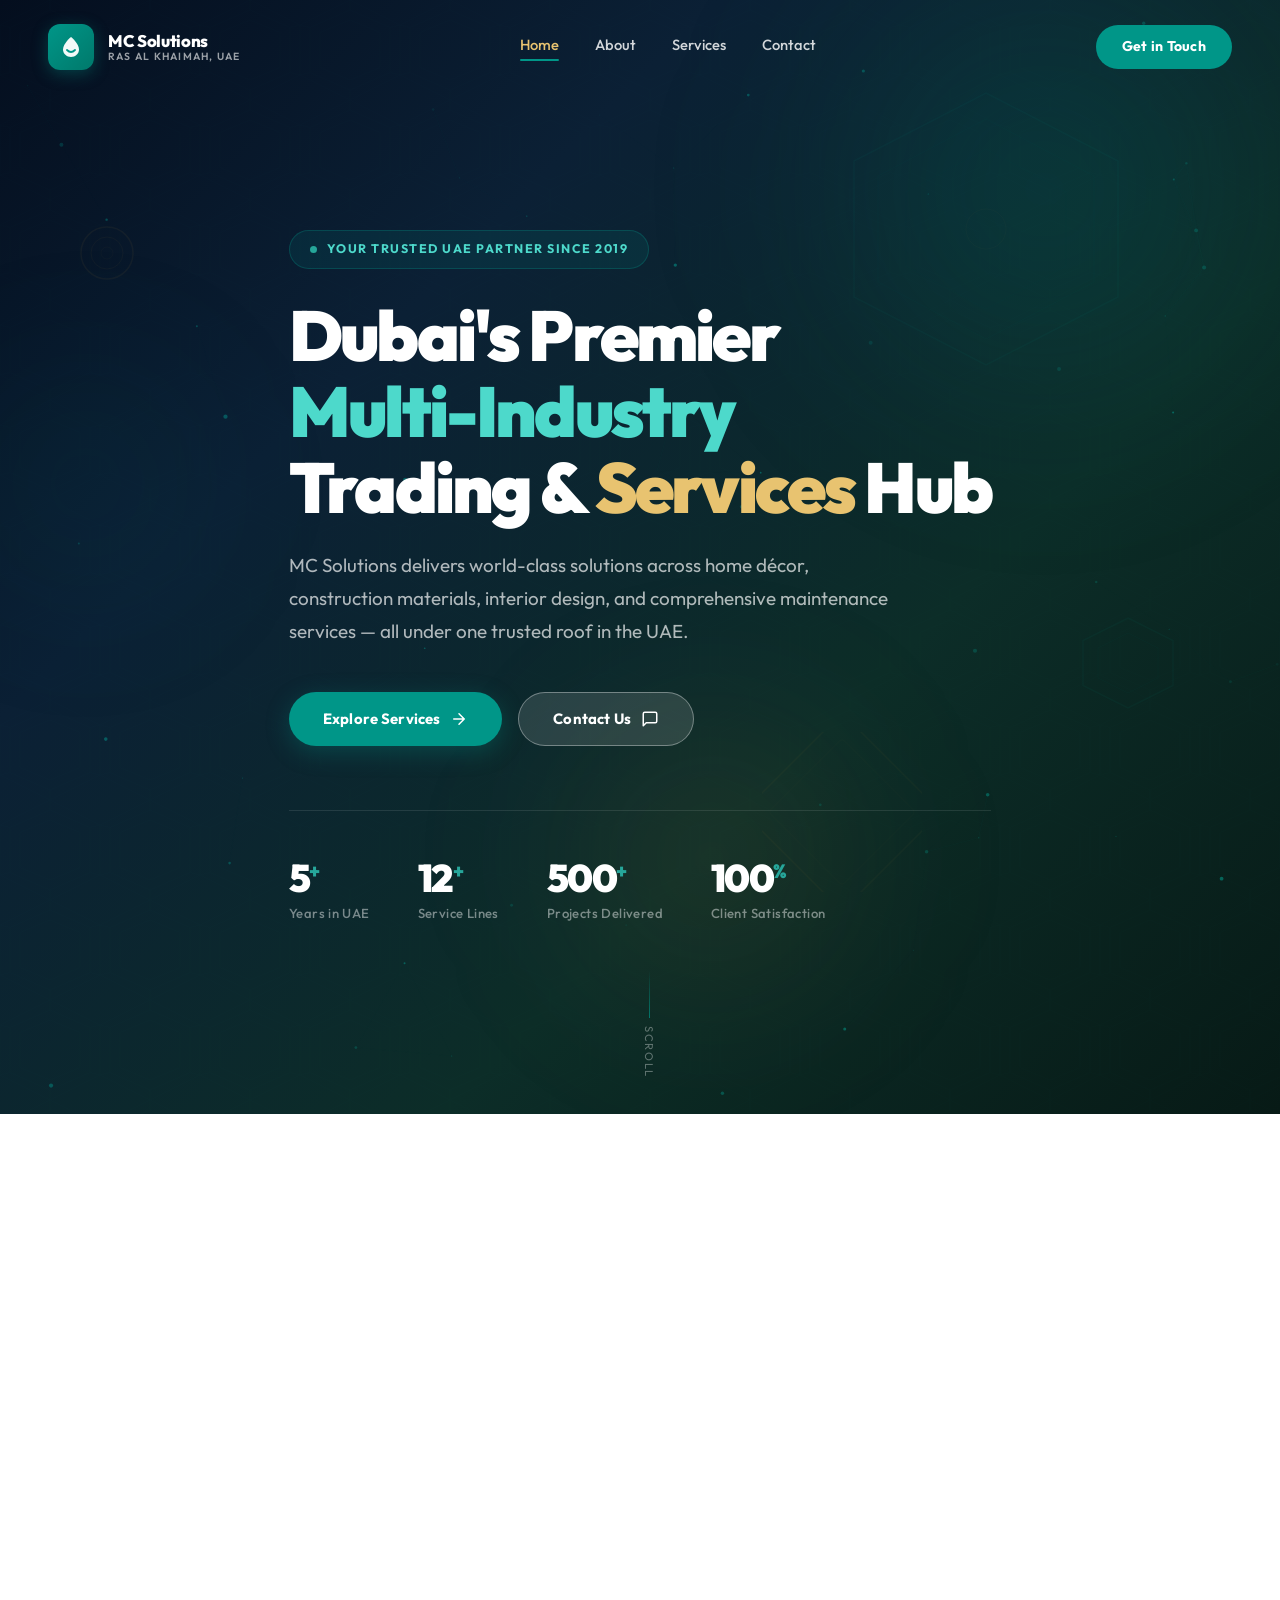
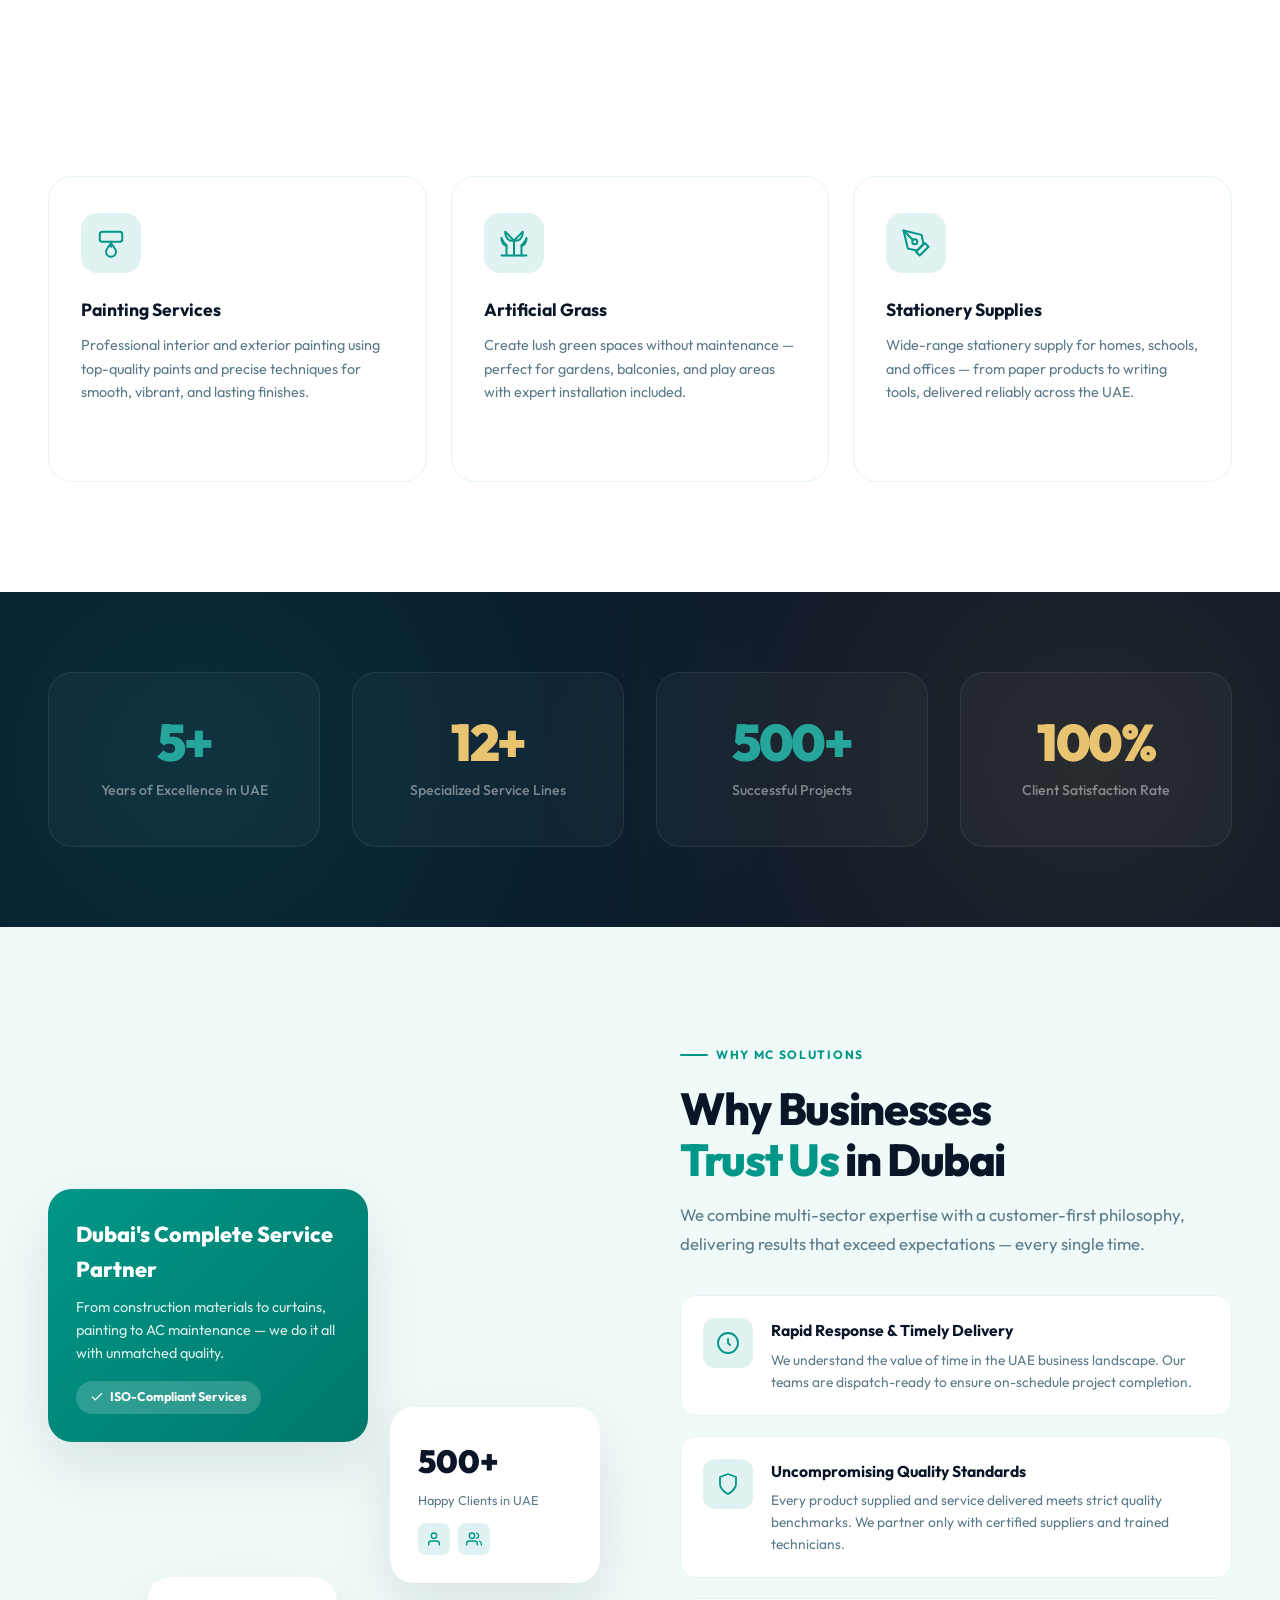
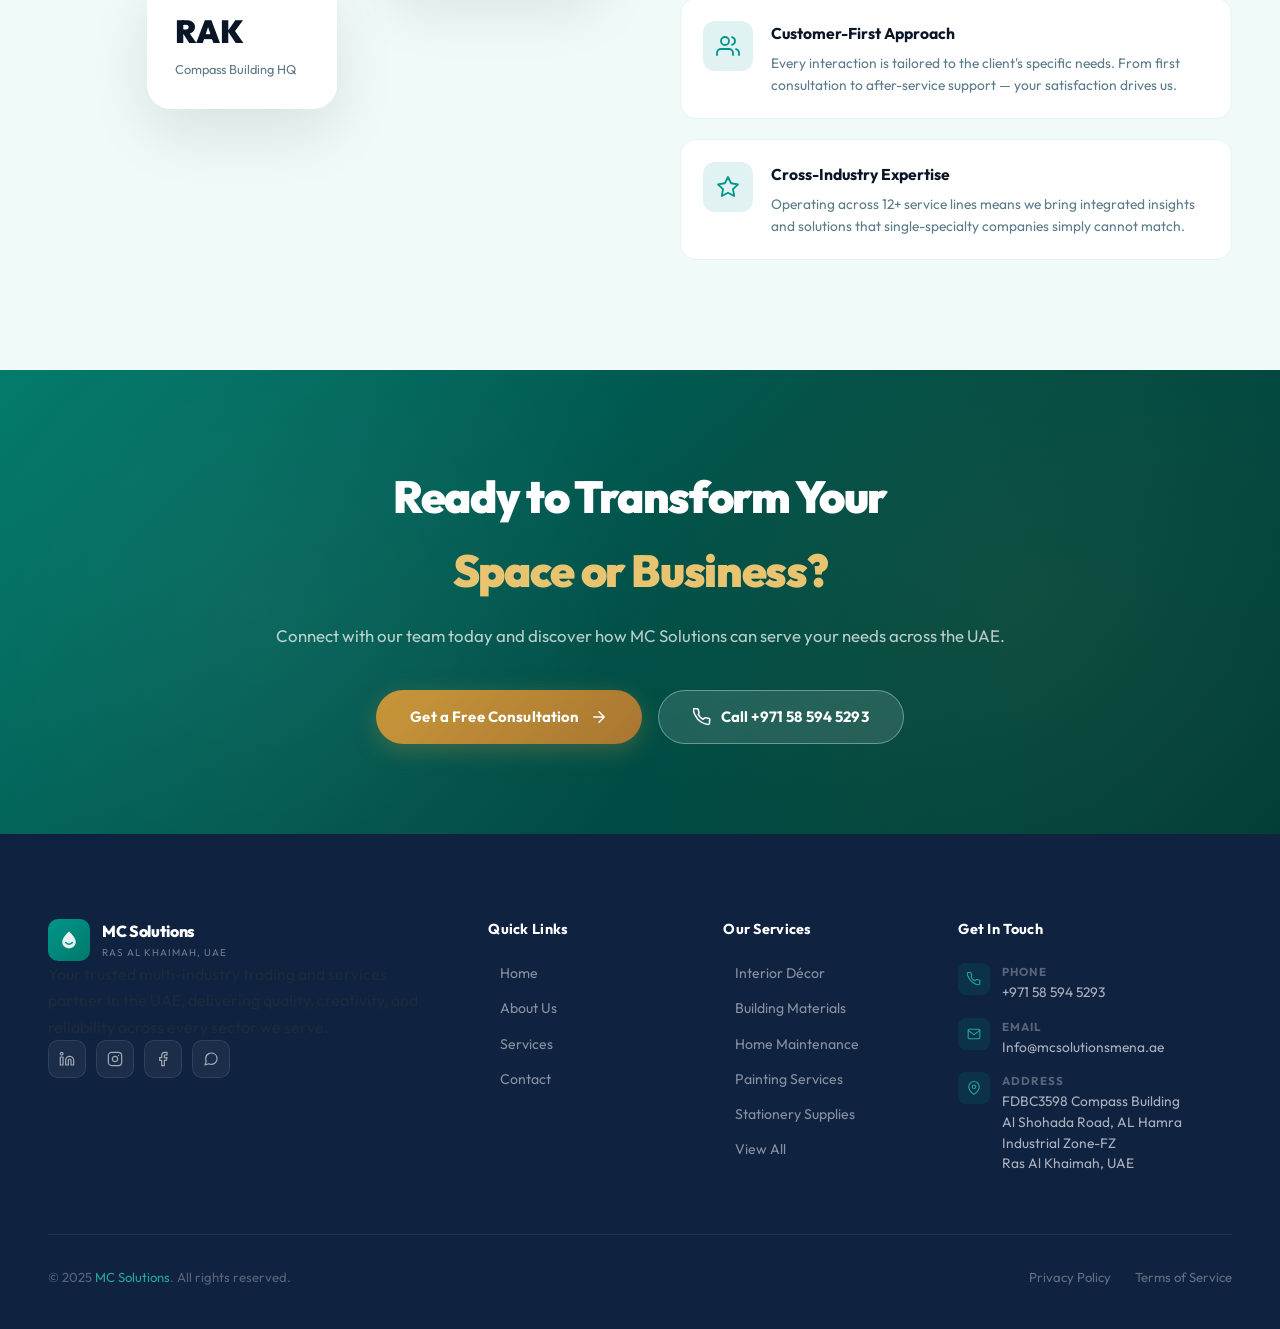
==== index.html @ a3a47475 "Initial commit: MC Solutions multipage website 4-page static website for MC Solutions (Ras Al Khaima" ====
<!DOCTYPE html>
<html lang="en">
<head>
  <meta charset="UTF-8"/>
  <meta name="viewport" content="width=device-width,initial-scale=1.0"/>
  <title>MC Solutions — Multi-Industry Services, Ras Al Khaimah, UAE</title>
  <meta name="description" content="MC Solutions is a trusted multi-industry services partner in the UAE delivering premium home solutions, construction materials, interior décor, and maintenance services."/>
  <link rel="preconnect" href="https://fonts.googleapis.com"/>
  <link rel="preconnect" href="https://fonts.gstatic.com" crossorigin/>
  <link href="https://fonts.googleapis.com/css2?family=Outfit:wght@300;400;500;600;700;800;900&display=swap" rel="stylesheet"/>
  <link rel="stylesheet" href="css/style.css"/>
</head>
<body>

<!-- Scroll progress -->
<div id="scroll-progress"></div>

<!-- ===== NAVIGATION ===== -->
<nav class="nav">
  <div class="nav-inner">
    <a href="index.html" class="nav-logo">
      <div class="nav-logo-icon">
        <svg viewBox="0 0 26 26" fill="none" xmlns="http://www.w3.org/2000/svg">
          <path d="M13 3C13 3 5 9.5 5 15.5C5 19.6 8.7 23 13 23C17.3 23 21 19.6 21 15.5C21 9.5 13 3 13 3Z" fill="white" fill-opacity="0.95"/>
          <path d="M9 16C9 16 11 18 13 18C15 18 17 16 17 16" stroke="#009688" stroke-width="1.8" stroke-linecap="round"/>
        </svg>
      </div>
      <div class="nav-wordmark">
        <span class="nav-name">MC Solutions</span>
        <span class="nav-tagline">Ras Al Khaimah, UAE</span>
      </div>
    </a>

    <div class="nav-links">
      <a href="index.html"    class="nav-link active">Home</a>
      <a href="about.html"    class="nav-link">About</a>
      <a href="services.html" class="nav-link">Services</a>
      <a href="contact.html"  class="nav-link">Contact</a>
    </div>

    <a href="contact.html" class="nav-cta">Get in Touch</a>

    <button class="nav-burger" aria-label="Menu">
      <span></span><span></span><span></span>
    </button>
  </div>
</nav>

<!-- Mobile nav -->
<div class="mobile-nav">
  <a href="index.html"    class="nav-link">Home</a>
  <a href="about.html"    class="nav-link">About</a>
  <a href="services.html" class="nav-link">Services</a>
  <a href="contact.html"  class="nav-link">Contact</a>
  <a href="contact.html"  class="nav-cta btn btn-primary">Get in Touch</a>
</div>

<!-- ===== HERO ===== -->
<section class="hero">
  <div class="hero-bg"></div>
  <div class="hero-pattern"></div>
  <div class="hero-glow hero-glow-1"></div>
  <div class="hero-glow hero-glow-2"></div>
  <div class="hero-glow hero-glow-3"></div>
  <canvas id="hero-canvas"></canvas>

  <!-- Geometric floating shapes -->
  <div class="geo-shape geo-1">
    <svg viewBox="0 0 280 280" fill="none" xmlns="http://www.w3.org/2000/svg">
      <polygon points="140,4 272,72 272,208 140,276 8,208 8,72" stroke="#00968888" stroke-width="1.5" fill="none"/>
      <polygon points="140,30 248,87 248,193 140,250 32,193 32,87" stroke="#00968844" stroke-width="1"/>
      <polygon points="140,60 220,103 220,177 140,220 60,177 60,103" stroke="#00968833" stroke-width="0.8"/>
      <circle cx="140" cy="140" r="20" stroke="#C8973A44" stroke-width="1"/>
    </svg>
  </div>
  <div class="geo-shape geo-2">
    <svg viewBox="0 0 160 160" fill="none" xmlns="http://www.w3.org/2000/svg">
      <rect x="10" y="10" width="140" height="140" rx="4" stroke="#C8973A66" stroke-width="1.5" transform="rotate(45 80 80)"/>
      <rect x="28" y="28" width="104" height="104" rx="4" stroke="#C8973A33" stroke-width="1" transform="rotate(45 80 80)"/>
    </svg>
  </div>
  <div class="geo-shape geo-3">
    <svg viewBox="0 0 100 100" fill="none" xmlns="http://www.w3.org/2000/svg">
      <polygon points="50,5 95,27.5 95,72.5 50,95 5,72.5 5,27.5" stroke="#00968888" stroke-width="1.5"/>
      <polygon points="50,20 80,35 80,65 50,80 20,65 20,35" stroke="#00968844" stroke-width="1"/>
    </svg>
  </div>
  <div class="geo-shape geo-4">
    <svg viewBox="0 0 60 60" fill="none" xmlns="http://www.w3.org/2000/svg">
      <circle cx="30" cy="30" r="26" stroke="#C8973A" stroke-width="1.5"/>
      <circle cx="30" cy="30" r="16" stroke="#C8973A" stroke-width="0.8"/>
      <circle cx="30" cy="30" r="6"  stroke="#C8973A" stroke-width="0.5"/>
    </svg>
  </div>

  <div class="container hero-content">
    <div class="hero-badge">
      <div class="hero-badge-dot"></div>
      Your Trusted UAE Partner Since 2019
    </div>

    <h1 class="hero-title">
      Dubai's Premier<br/>
      <span class="hl">Multi-Industry</span><br/>
      Trading &amp; <span class="gld">Services</span> Hub
    </h1>

    <p class="hero-sub">
      MC Solutions delivers world-class solutions across home décor, construction materials, interior design, and comprehensive maintenance services — all under one trusted roof in the UAE.
    </p>

    <div class="hero-actions">
      <a href="services.html" class="btn btn-primary">
        Explore Services
        <svg viewBox="0 0 24 24" fill="none" stroke="currentColor" stroke-width="2" stroke-linecap="round" stroke-linejoin="round"><path d="M5 12h14M12 5l7 7-7 7"/></svg>
      </a>
      <a href="contact.html" class="btn btn-ghost">
        Contact Us
        <svg viewBox="0 0 24 24" fill="none" stroke="currentColor" stroke-width="2" stroke-linecap="round" stroke-linejoin="round"><path d="M21 15a2 2 0 01-2 2H7l-4 4V5a2 2 0 012-2h14a2 2 0 012 2z"/></svg>
      </a>
    </div>

    <div class="hero-stats">
      <div class="hero-stat">
        <div class="hero-stat-num"><span data-count="5">0</span><sup>+</sup></div>
        <div class="hero-stat-label">Years in UAE</div>
      </div>
      <div class="hero-stat">
        <div class="hero-stat-num"><span data-count="12">0</span><sup>+</sup></div>
        <div class="hero-stat-label">Service Lines</div>
      </div>
      <div class="hero-stat">
        <div class="hero-stat-num"><span data-count="500">0</span><sup>+</sup></div>
        <div class="hero-stat-label">Projects Delivered</div>
      </div>
      <div class="hero-stat">
        <div class="hero-stat-num"><span data-count="100">0</span><sup>%</sup></div>
        <div class="hero-stat-label">Client Satisfaction</div>
      </div>
    </div>
  </div>

  <div class="hero-scroll">
    <div class="hero-scroll-line"></div>
    <span class="hero-scroll-text">scroll</span>
  </div>
</section>

<!-- ===== SERVICES PREVIEW ===== -->
<section class="services-sec">
  <div class="container">
    <div class="services-top">
      <div>
        <div class="tag reveal">What We Offer</div>
        <h2 class="section-heading reveal">Our <em>Core Services</em><br/>Across Every Industry</h2>
      </div>
      <div class="reveal">
        <p class="section-body" style="margin-top:0;max-width:420px;">From interior décor to building materials and home maintenance — we deliver premium quality in everything we do.</p>
        <a href="services.html" class="btn btn-outline" style="margin-top:20px">View All 12+ Services
          <svg viewBox="0 0 24 24" fill="none" stroke="currentColor" stroke-width="2" stroke-linecap="round" stroke-linejoin="round"><path d="M5 12h14M12 5l7 7-7 7"/></svg>
        </a>
      </div>
    </div>

    <div class="services-grid">

      <!-- Interior Décor -->
      <div class="svc-card reveal d1">
        <div class="svc-icon">
          <svg viewBox="0 0 24 24"><path d="M3 9l9-7 9 7v11a2 2 0 01-2 2H5a2 2 0 01-2-2V9z"/><path d="M9 22V12h6v10"/><rect x="6" y="5" width="3" height="3" rx="0.5"/></svg>
        </div>
        <h3 class="svc-title">Interior Décor Solutions</h3>
        <p class="svc-desc">Custom curtains, premium carpets, artistic wallpaper, and precision blinds transforming every interior into a statement space.</p>
        <div class="svc-arrow">Learn More <svg viewBox="0 0 24 24" fill="none" stroke="currentColor" stroke-width="2.5" stroke-linecap="round" stroke-linejoin="round"><path d="M5 12h14M12 5l7 7-7 7"/></svg></div>
      </div>

      <!-- Building Materials -->
      <div class="svc-card reveal d2">
        <div class="svc-icon">
          <svg viewBox="0 0 24 24"><rect x="2" y="14" width="8" height="7" rx="1"/><rect x="14" y="14" width="8" height="7" rx="1"/><rect x="6" y="7" width="12" height="7" rx="1"/><rect x="9" y="2" width="6" height="5" rx="1"/></svg>
        </div>
        <h3 class="svc-title">Building Materials Supply</h3>
        <p class="svc-desc">Trusted Emirates supplier offering a broad range of construction materials that meet the highest infrastructure demands.</p>
        <div class="svc-arrow">Learn More <svg viewBox="0 0 24 24" fill="none" stroke="currentColor" stroke-width="2.5" stroke-linecap="round" stroke-linejoin="round"><path d="M5 12h14M12 5l7 7-7 7"/></svg></div>
      </div>

      <!-- Home Maintenance -->
      <div class="svc-card reveal d3">
        <div class="svc-icon">
          <svg viewBox="0 0 24 24"><path d="M14.7 6.3a1 1 0 000 1.4l1.6 1.6a1 1 0 001.4 0l3.77-3.77a6 6 0 01-7.94 7.94l-6.91 6.91a2.12 2.12 0 01-3-3l6.91-6.91a6 6 0 017.94-7.94l-3.76 3.76z"/></svg>
        </div>
        <h3 class="svc-title">Home Maintenance</h3>
        <p class="svc-desc">Comprehensive plumbing, electrical, AC duct cleaning, and general repairs by trained professionals keeping homes in peak condition.</p>
        <div class="svc-arrow">Learn More <svg viewBox="0 0 24 24" fill="none" stroke="currentColor" stroke-width="2.5" stroke-linecap="round" stroke-linejoin="round"><path d="M5 12h14M12 5l7 7-7 7"/></svg></div>
      </div>

      <!-- Painting -->
      <div class="svc-card reveal d4">
        <div class="svc-icon">
          <svg viewBox="0 0 24 24"><path d="M19 3H5a2 2 0 00-2 2v4a2 2 0 002 2h14a2 2 0 002-2V5a2 2 0 00-2-2z"/><path d="M12 11v4"/><path d="M8 19a4 4 0 008 0c0-2-2-4-4-7-2 3-4 5-4 7z"/></svg>
        </div>
        <h3 class="svc-title">Painting Services</h3>
        <p class="svc-desc">Professional interior and exterior painting using top-quality paints and precise techniques for smooth, vibrant, and lasting finishes.</p>
        <div class="svc-arrow">Learn More <svg viewBox="0 0 24 24" fill="none" stroke="currentColor" stroke-width="2.5" stroke-linecap="round" stroke-linejoin="round"><path d="M5 12h14M12 5l7 7-7 7"/></svg></div>
      </div>

      <!-- Artificial Grass -->
      <div class="svc-card reveal d5">
        <div class="svc-icon">
          <svg viewBox="0 0 24 24"><path d="M12 22V10"/><path d="M12 10C12 10 8 6 5 3c0 5 3 8 7 7"/><path d="M12 10C12 10 16 6 19 3c0 5-3 8-7 7"/><path d="M6 22V14"/><path d="M6 14C6 14 3 11 2 8c0 4 2 6 4 6"/><path d="M18 22V14"/><path d="M18 14C18 14 21 11 22 8c0 4-2 6-4 6"/><line x1="2" y1="22" x2="22" y2="22"/></svg>
        </div>
        <h3 class="svc-title">Artificial Grass</h3>
        <p class="svc-desc">Create lush green spaces without maintenance — perfect for gardens, balconies, and play areas with expert installation included.</p>
        <div class="svc-arrow">Learn More <svg viewBox="0 0 24 24" fill="none" stroke="currentColor" stroke-width="2.5" stroke-linecap="round" stroke-linejoin="round"><path d="M5 12h14M12 5l7 7-7 7"/></svg></div>
      </div>

      <!-- Stationery Supplies -->
      <div class="svc-card reveal d6">
        <div class="svc-icon">
          <svg viewBox="0 0 24 24"><path d="M12 19l7-7 3 3-7 7-3-3z"/><path d="M18 13l-1.5-7.5L2 2l3.5 14.5L13 18l5-5z"/><path d="M2 2l7.586 7.586"/><circle cx="11" cy="11" r="2"/></svg>
        </div>
        <h3 class="svc-title">Stationery Supplies</h3>
        <p class="svc-desc">Wide-range stationery supply for homes, schools, and offices — from paper products to writing tools, delivered reliably across the UAE.</p>
        <div class="svc-arrow">Learn More <svg viewBox="0 0 24 24" fill="none" stroke="currentColor" stroke-width="2.5" stroke-linecap="round" stroke-linejoin="round"><path d="M5 12h14M12 5l7 7-7 7"/></svg></div>
      </div>

    </div>
  </div>
</section>

<!-- ===== STATS ===== -->
<section class="stats-sec">
  <div class="container">
    <div class="stats-inner">
      <div class="stat-block reveal d1">
        <div class="stat-num"><span data-count="5">0</span><span>+</span></div>
        <div class="stat-lbl">Years of Excellence in UAE</div>
      </div>
      <div class="stat-block stat-gold reveal d2">
        <div class="stat-num"><span data-count="12">0</span><span style="color:var(--gold-light)">+</span></div>
        <div class="stat-lbl">Specialized Service Lines</div>
      </div>
      <div class="stat-block reveal d3">
        <div class="stat-num"><span data-count="500">0</span><span>+</span></div>
        <div class="stat-lbl">Successful Projects</div>
      </div>
      <div class="stat-block stat-gold reveal d4">
        <div class="stat-num"><span data-count="100">0</span><span style="color:var(--gold-light)">%</span></div>
        <div class="stat-lbl">Client Satisfaction Rate</div>
      </div>
    </div>
  </div>
</section>

<!-- ===== WHY CHOOSE US ===== -->
<section class="whyus-sec">
  <div class="container">
    <div class="whyus-inner">
      <!-- Visual side -->
      <div class="whyus-graphic reveal-l">
        <div class="wg-card wg-main">
          <h3>Dubai's Complete Service Partner</h3>
          <p>From construction materials to curtains, painting to AC maintenance — we do it all with unmatched quality.</p>
          <div class="wg-badge">
            <svg width="14" height="14" viewBox="0 0 24 24" fill="none" stroke="currentColor" stroke-width="2" stroke-linecap="round" stroke-linejoin="round"><polyline points="20 6 9 17 4 12"/></svg>
            ISO-Compliant Services
          </div>
        </div>
        <div class="wg-card wg-float-a">
          <div class="wg-num">500+</div>
          <div class="wg-lbl">Happy Clients in UAE</div>
          <div class="wg-icon-row">
            <span><svg viewBox="0 0 24 24" fill="none" stroke="currentColor" stroke-width="2" stroke-linecap="round" stroke-linejoin="round"><path d="M20 21v-2a4 4 0 00-4-4H8a4 4 0 00-4 4v2"/><circle cx="12" cy="7" r="4"/></svg></span>
            <span><svg viewBox="0 0 24 24" fill="none" stroke="currentColor" stroke-width="2" stroke-linecap="round" stroke-linejoin="round"><path d="M17 21v-2a4 4 0 00-4-4H5a4 4 0 00-4 4v2"/><circle cx="9" cy="7" r="4"/><path d="M23 21v-2a4 4 0 00-3-3.87M16 3.13a4 4 0 010 7.75"/></svg></span>
          </div>
        </div>
        <div class="wg-card wg-float-b">
          <div class="wg-num">RAK</div>
          <div class="wg-lbl">Compass Building HQ</div>
        </div>
      </div>

      <!-- Text side -->
      <div class="whyus-right">
        <div class="tag reveal">Why MC Solutions</div>
        <h2 class="section-heading reveal">Why Businesses<br/><em>Trust Us</em> in Dubai</h2>
        <p class="section-body reveal">We combine multi-sector expertise with a customer-first philosophy, delivering results that exceed expectations — every single time.</p>

        <div class="whyus-reasons">
          <div class="reason reveal d1">
            <div class="reason-ic">
              <svg viewBox="0 0 24 24" fill="none" stroke="currentColor" stroke-width="1.8" stroke-linecap="round" stroke-linejoin="round"><circle cx="12" cy="12" r="10"/><polyline points="12 8 12 12 14 14"/></svg>
            </div>
            <div>
              <h4>Rapid Response &amp; Timely Delivery</h4>
              <p>We understand the value of time in the UAE business landscape. Our teams are dispatch-ready to ensure on-schedule project completion.</p>
            </div>
          </div>
          <div class="reason reveal d2">
            <div class="reason-ic">
              <svg viewBox="0 0 24 24" fill="none" stroke="currentColor" stroke-width="1.8" stroke-linecap="round" stroke-linejoin="round"><path d="M12 22s8-4 8-10V5l-8-3-8 3v7c0 6 8 10 8 10z"/></svg>
            </div>
            <div>
              <h4>Uncompromising Quality Standards</h4>
              <p>Every product supplied and service delivered meets strict quality benchmarks. We partner only with certified suppliers and trained technicians.</p>
            </div>
          </div>
          <div class="reason reveal d3">
            <div class="reason-ic">
              <svg viewBox="0 0 24 24" fill="none" stroke="currentColor" stroke-width="1.8" stroke-linecap="round" stroke-linejoin="round"><path d="M17 21v-2a4 4 0 00-4-4H5a4 4 0 00-4 4v2"/><circle cx="9" cy="7" r="4"/><path d="M23 21v-2a4 4 0 00-3-3.87M16 3.13a4 4 0 010 7.75"/></svg>
            </div>
            <div>
              <h4>Customer-First Approach</h4>
              <p>Every interaction is tailored to the client's specific needs. From first consultation to after-service support — your satisfaction drives us.</p>
            </div>
          </div>
          <div class="reason reveal d4">
            <div class="reason-ic">
              <svg viewBox="0 0 24 24" fill="none" stroke="currentColor" stroke-width="1.8" stroke-linecap="round" stroke-linejoin="round"><polygon points="12 2 15.09 8.26 22 9.27 17 14.14 18.18 21.02 12 17.77 5.82 21.02 7 14.14 2 9.27 8.91 8.26 12 2"/></svg>
            </div>
            <div>
              <h4>Cross-Industry Expertise</h4>
              <p>Operating across 12+ service lines means we bring integrated insights and solutions that single-specialty companies simply cannot match.</p>
            </div>
          </div>
        </div>
      </div>
    </div>
  </div>
</section>

<!-- ===== CTA BAND ===== -->
<section class="cta-band">
  <div class="container">
    <h2 class="reveal">Ready to Transform Your<br/><span>Space or Business?</span></h2>
    <p class="reveal">Connect with our team today and discover how MC Solutions can serve your needs across the UAE.</p>
    <div class="cta-actions">
      <a href="contact.html" class="btn btn-gold reveal d1">
        Get a Free Consultation
        <svg viewBox="0 0 24 24" fill="none" stroke="currentColor" stroke-width="2" stroke-linecap="round" stroke-linejoin="round"><path d="M5 12h14M12 5l7 7-7 7"/></svg>
      </a>
      <a href="tel:+971585945293" class="btn btn-ghost reveal d2">
        <svg viewBox="0 0 24 24" fill="none" stroke="currentColor" stroke-width="2" stroke-linecap="round" stroke-linejoin="round"><path d="M22 16.92v3a2 2 0 01-2.18 2 19.79 19.79 0 01-8.63-3.07A19.5 19.5 0 013.07 9.8 19.79 19.79 0 01.22 1.18 2 2 0 012.22 1h3a2 2 0 012 1.72 12.84 12.84 0 00.7 2.81 2 2 0 01-.45 2.11L6.91 8.5a16 16 0 006.59 6.59l1.59-1.59a2 2 0 012.11-.45 12.84 12.84 0 002.81.7A2 2 0 0122 16.92z"/></svg>
        Call +971 58 594 5293
      </a>
    </div>
  </div>
</section>

<!-- ===== FOOTER ===== -->
<footer class="footer">
  <div class="container">
    <div class="footer-grid">

      <div>
        <div class="footer-logo">
          <div class="footer-logo-icon">
            <svg viewBox="0 0 26 26" fill="none"><path d="M13 3C13 3 5 9.5 5 15.5C5 19.6 8.7 23 13 23C17.3 23 21 19.6 21 15.5C21 9.5 13 3 13 3Z" fill="white" fill-opacity="0.9"/><path d="M9 16C9 16 11 18 13 18C15 18 17 16 17 16" stroke="#009688" stroke-width="1.8" stroke-linecap="round"/></svg>
          </div>
          <div>
            <div class="footer-logo-name">MC Solutions</div>
            <div class="footer-logo-sub">Ras Al Khaimah, UAE</div>
          </div>
        </div>
        <p>Your trusted multi-industry trading and services partner in the UAE, delivering quality, creativity, and reliability across every sector we serve.</p>
        <div class="footer-socials">
          <a href="#" class="foot-social" aria-label="LinkedIn">
            <svg viewBox="0 0 24 24" fill="none" stroke="currentColor" stroke-width="1.8" stroke-linecap="round" stroke-linejoin="round"><path d="M16 8a6 6 0 016 6v7h-4v-7a2 2 0 00-2-2 2 2 0 00-2 2v7h-4v-7a6 6 0 016-6z"/><rect x="2" y="9" width="4" height="12"/><circle cx="4" cy="4" r="2"/></svg>
          </a>
          <a href="#" class="foot-social" aria-label="Instagram">
            <svg viewBox="0 0 24 24" fill="none" stroke="currentColor" stroke-width="1.8" stroke-linecap="round" stroke-linejoin="round"><rect x="2" y="2" width="20" height="20" rx="5" ry="5"/><path d="M16 11.37A4 4 0 1112.63 8 4 4 0 0116 11.37z"/><line x1="17.5" y1="6.5" x2="17.51" y2="6.5"/></svg>
          </a>
          <a href="#" class="foot-social" aria-label="Facebook">
            <svg viewBox="0 0 24 24" fill="none" stroke="currentColor" stroke-width="1.8" stroke-linecap="round" stroke-linejoin="round"><path d="M18 2h-3a5 5 0 00-5 5v3H7v4h3v8h4v-8h3l1-4h-4V7a1 1 0 011-1h3z"/></svg>
          </a>
          <a href="https://wa.me/971585945293" class="foot-social" aria-label="WhatsApp">
            <svg viewBox="0 0 24 24" fill="none" stroke="currentColor" stroke-width="1.8" stroke-linecap="round" stroke-linejoin="round"><path d="M21 11.5a8.38 8.38 0 01-.9 3.8 8.5 8.5 0 01-7.6 4.7 8.38 8.38 0 01-3.8-.9L3 21l1.9-5.7a8.38 8.38 0 01-.9-3.8 8.5 8.5 0 014.7-7.6 8.38 8.38 0 013.8-.9h.5a8.48 8.48 0 018 8v.5z"/></svg>
          </a>
        </div>
      </div>

      <div class="footer-col">
        <h4>Quick Links</h4>
        <div class="foot-links">
          <a href="index.html">Home</a>
          <a href="about.html">About Us</a>
          <a href="services.html">Services</a>
          <a href="contact.html">Contact</a>
        </div>
      </div>

      <div class="footer-col">
        <h4>Our Services</h4>
        <div class="foot-links">
          <a href="services.html">Interior Décor</a>
          <a href="services.html">Building Materials</a>
          <a href="services.html">Home Maintenance</a>
          <a href="services.html">Painting Services</a>
          <a href="services.html">Stationery Supplies</a>
          <a href="services.html">View All</a>
        </div>
      </div>

      <div class="footer-col">
        <h4>Get In Touch</h4>
        <div class="foot-contact-items">
          <div class="foot-contact-item">
            <div class="fci-icon"><svg viewBox="0 0 24 24" fill="none" stroke="currentColor" stroke-width="1.8" stroke-linecap="round" stroke-linejoin="round"><path d="M22 16.92v3a2 2 0 01-2.18 2 19.79 19.79 0 01-8.63-3.07A19.5 19.5 0 013.07 9.8 19.79 19.79 0 01.22 1.18 2 2 0 012.22 1h3a2 2 0 012 1.72 12.84 12.84 0 00.7 2.81 2 2 0 01-.45 2.11L6.91 8.5a16 16 0 006.59 6.59l1.59-1.59a2 2 0 012.11-.45 12.84 12.84 0 002.81.7A2 2 0 0122 16.92z"/></svg></div>
            <div><div class="fci-label">Phone</div><div class="fci-val">+971 58 594 5293</div></div>
          </div>
          <div class="foot-contact-item">
            <div class="fci-icon"><svg viewBox="0 0 24 24" fill="none" stroke="currentColor" stroke-width="1.8" stroke-linecap="round" stroke-linejoin="round"><path d="M4 4h16c1.1 0 2 .9 2 2v12c0 1.1-.9 2-2 2H4c-1.1 0-2-.9-2-2V6c0-1.1.9-2 2-2z"/><polyline points="22,6 12,13 2,6"/></svg></div>
            <div><div class="fci-label">Email</div><div class="fci-val">Info@mcsolutionsmena.ae</div></div>
          </div>
          <div class="foot-contact-item">
            <div class="fci-icon"><svg viewBox="0 0 24 24" fill="none" stroke="currentColor" stroke-width="1.8" stroke-linecap="round" stroke-linejoin="round"><path d="M21 10c0 7-9 13-9 13s-9-6-9-13a9 9 0 0118 0z"/><circle cx="12" cy="10" r="3"/></svg></div>
            <div><div class="fci-label">Address</div><div class="fci-val">FDBC3598 Compass Building<br/>Al Shohada Road, AL Hamra Industrial Zone-FZ<br/>Ras Al Khaimah, UAE</div></div>
          </div>
        </div>
      </div>

    </div>

    <div class="footer-bottom">
      <p>&copy; 2025 <span>MC Solutions</span>. All rights reserved.</p>
      <div class="footer-bottom-links">
        <a href="#">Privacy Policy</a>
        <a href="#">Terms of Service</a>
      </div>
    </div>
  </div>
</footer>

<script src="js/main.js"></script>
</body>
</html>
---- css/style.css ----
/* =========================================================
   Aqua Verde Global LLC — Main Stylesheet
   Dubai, UAE
   ========================================================= */

@import url('https://fonts.googleapis.com/css2?family=Outfit:wght@300;400;500;600;700;800;900&display=swap');

/* ============ VARIABLES ============ */
:root {
  --primary: #009688;
  --primary-dark: #00796B;
  --primary-light: #26A69A;
  --primary-ultra: #E0F2F1;
  --gold: #C8973A;
  --gold-light: #E8C370;
  --dark: #0A1628;
  --dark-2: #0F2240;
  --dark-3: #162B50;
  --text: #1C2B3A;
  --text-muted: #5B7A8A;
  --white: #FFFFFF;
  --off-white: #FAFFFE;
  --bg-light: #F0FAF9;
  --bg-section: #F5FFFE;
  --border: #CBE9E6;
  --border-light: #E5F5F3;
  --shadow-sm: 0 2px 12px rgba(0,150,136,0.08);
  --shadow-md: 0 8px 32px rgba(0,150,136,0.12);
  --shadow-lg: 0 20px 60px rgba(0,150,136,0.16);
  --shadow-dark: rgba(10,22,40,0.12);
  --font: 'Outfit', sans-serif;
  --radius-xs: 6px;
  --radius-sm: 10px;
  --radius-md: 16px;
  --radius-lg: 24px;
  --radius-xl: 32px;
  --radius-full: 9999px;
  --transition: 0.28s cubic-bezier(0.4,0,0.2,1);
  --transition-slow: 0.55s cubic-bezier(0.4,0,0.2,1);
  --section-py: 110px;
  --container: 1300px;
}

/* ============ RESET ============ */
*, *::before, *::after { margin:0; padding:0; box-sizing:border-box; }
html { scroll-behavior: smooth; -webkit-text-size-adjust: 100%; }
body {
  font-family: var(--font);
  color: var(--text);
  background: var(--white);
  overflow-x: hidden;
  line-height: 1.65;
  -webkit-font-smoothing: antialiased;
}
a { text-decoration: none; color: inherit; }
img { max-width:100%; display:block; }
ul, ol { list-style: none; }
button { cursor:pointer; border:none; background:none; font-family:var(--font); }
input, textarea, select { font-family:var(--font); }

/* ============ SCROLL PROGRESS BAR ============ */
#scroll-progress {
  position: fixed;
  top: 0; left: 0;
  height: 3px;
  width: 0%;
  background: linear-gradient(90deg, var(--primary), var(--gold));
  z-index: 9999;
  transition: width 0.1s linear;
}

/* ============ CONTAINER ============ */
.container {
  max-width: var(--container);
  margin: 0 auto;
  padding: 0 48px;
}

/* ============ NAVIGATION ============ */
.nav {
  position: fixed;
  inset: 0 0 auto 0;
  z-index: 1000;
  padding: 24px 0;
  transition: background 0.4s ease, padding 0.4s ease, box-shadow 0.4s ease;
}
.nav.scrolled {
  background: rgba(255,255,255,0.97);
  backdrop-filter: blur(24px);
  -webkit-backdrop-filter: blur(24px);
  padding: 14px 0;
  box-shadow: 0 4px 40px rgba(10,22,40,0.08);
}
.nav-inner {
  max-width: var(--container);
  margin: 0 auto;
  padding: 0 48px;
  display: flex;
  align-items: center;
  justify-content: space-between;
  gap: 32px;
}
.nav-logo {
  display: flex;
  align-items: center;
  gap: 14px;
  flex-shrink: 0;
}
.nav-logo-icon {
  width: 46px; height: 46px;
  background: linear-gradient(135deg, var(--primary), var(--primary-dark));
  border-radius: 12px;
  display: flex; align-items: center; justify-content: center;
  flex-shrink: 0;
  box-shadow: 0 4px 16px rgba(0,150,136,0.35);
}
.nav-logo-icon svg { width:26px; height:26px; }
.nav-wordmark { display:flex; flex-direction:column; line-height:1.1; }
.nav-name {
  font-size: 1.05rem;
  font-weight: 800;
  letter-spacing: -0.02em;
  transition: color var(--transition);
}
.nav:not(.scrolled) .nav-name { color: white; }
.nav.scrolled .nav-name { color: var(--dark); }
.nav-tagline {
  font-size: 0.65rem;
  font-weight: 600;
  letter-spacing: 0.12em;
  text-transform: uppercase;
  color: var(--primary-light);
}
.nav:not(.scrolled) .nav-tagline { color: rgba(255,255,255,0.6); }

.nav-links {
  display: flex;
  align-items: center;
  gap: 36px;
}
.nav-link {
  font-size: 0.92rem;
  font-weight: 500;
  position: relative;
  padding-bottom: 3px;
  transition: color var(--transition);
}
.nav:not(.scrolled) .nav-link { color: rgba(255,255,255,0.82); }
.nav.scrolled .nav-link { color: var(--text-muted); }
.nav-link::after {
  content: '';
  position: absolute;
  bottom: 0; left: 0;
  width: 0; height: 2px;
  background: var(--primary);
  border-radius: 2px;
  transition: width var(--transition);
}
.nav-link:hover::after,
.nav-link.active::after { width: 100%; }
.nav.scrolled .nav-link:hover,
.nav.scrolled .nav-link.active { color: var(--primary); }
.nav:not(.scrolled) .nav-link:hover { color: white; }
.nav:not(.scrolled) .nav-link.active { color: var(--gold-light); }

.nav-cta {
  padding: 10px 26px;
  background: var(--primary);
  color: white;
  border-radius: var(--radius-full);
  font-size: 0.88rem;
  font-weight: 700;
  letter-spacing: 0.02em;
  transition: all var(--transition);
  white-space: nowrap;
}
.nav-cta:hover {
  background: var(--primary-dark);
  transform: translateY(-2px);
  box-shadow: 0 8px 24px rgba(0,150,136,0.35);
}
.nav-cta::after { display:none !important; }

/* Hamburger */
.nav-burger {
  display: none;
  flex-direction: column;
  gap: 5px;
  cursor: pointer;
  padding: 4px;
}
.nav-burger span {
  display: block;
  width: 24px; height: 2px;
  border-radius: 2px;
  transition: all var(--transition);
}
.nav:not(.scrolled) .nav-burger span { background: white; }
.nav.scrolled .nav-burger span { background: var(--dark); }
.nav-burger.open span:nth-child(1) { transform: rotate(45deg) translate(5px,5px); }
.nav-burger.open span:nth-child(2) { opacity:0; transform: scaleX(0); }
.nav-burger.open span:nth-child(3) { transform: rotate(-45deg) translate(5px,-5px); }

/* Mobile Menu */
.mobile-nav {
  display: none;
  position: fixed;
  inset: 0;
  background: white;
  z-index: 998;
  flex-direction: column;
  align-items: center;
  justify-content: center;
  gap: 24px;
  transform: translateY(-100%);
  transition: transform 0.5s cubic-bezier(0.77,0,0.18,1);
}
.mobile-nav.open { transform: translateY(0); }
.mobile-nav .nav-link {
  font-size: 2.2rem !important;
  font-weight: 800 !important;
  color: var(--dark) !important;
  letter-spacing: -0.03em;
}
.mobile-nav .nav-link:hover { color: var(--primary) !important; }
.mobile-nav .nav-cta {
  margin-top: 16px;
  padding: 14px 40px;
  font-size: 1rem;
}

/* ============ SECTION COMMONS ============ */
section { padding: var(--section-py) 0; }

.tag {
  display: inline-flex;
  align-items: center;
  gap: 8px;
  font-size: 0.75rem;
  font-weight: 700;
  letter-spacing: 0.14em;
  text-transform: uppercase;
  color: var(--primary);
  margin-bottom: 18px;
}
.tag::before {
  content: '';
  display: block;
  width: 28px; height: 2px;
  background: var(--primary);
  border-radius: 2px;
}

.section-heading {
  font-size: clamp(2rem, 3.5vw, 3rem);
  font-weight: 800;
  color: var(--dark);
  letter-spacing: -0.03em;
  line-height: 1.15;
}
.section-heading em { font-style:normal; color: var(--primary); }
.section-heading .gold { color: var(--gold); }

.section-body {
  font-size: 1.05rem;
  color: var(--text-muted);
  line-height: 1.75;
  max-width: 580px;
  margin-top: 14px;
}

/* ============ BUTTONS ============ */
.btn {
  display: inline-flex;
  align-items: center;
  gap: 10px;
  padding: 14px 34px;
  border-radius: var(--radius-full);
  font-size: 0.93rem;
  font-weight: 700;
  letter-spacing: 0.01em;
  transition: all var(--transition);
  position: relative;
  overflow: hidden;
  white-space: nowrap;
}
.btn svg { width:18px; height:18px; flex-shrink:0; transition: transform var(--transition); }
.btn:hover svg { transform: translateX(4px); }

.btn-primary {
  background: var(--primary);
  color: white;
  box-shadow: 0 6px 24px rgba(0,150,136,0.3);
}
.btn-primary:hover {
  background: var(--primary-dark);
  box-shadow: 0 12px 40px rgba(0,150,136,0.4);
  transform: translateY(-2px);
}

.btn-ghost {
  background: rgba(255,255,255,0.12);
  color: white;
  border: 1.5px solid rgba(255,255,255,0.35);
  backdrop-filter: blur(6px);
}
.btn-ghost:hover {
  background: rgba(255,255,255,0.22);
  border-color: rgba(255,255,255,0.7);
  transform: translateY(-2px);
}

.btn-outline {
  background: transparent;
  color: var(--primary);
  border: 2px solid var(--primary);
}
.btn-outline:hover {
  background: var(--primary);
  color: white;
  transform: translateY(-2px);
}

.btn-gold {
  background: linear-gradient(135deg, var(--gold), #A87630);
  color: white;
  box-shadow: 0 6px 24px rgba(200,151,58,0.3);
}
.btn-gold:hover {
  transform: translateY(-2px);
  box-shadow: 0 12px 40px rgba(200,151,58,0.4);
}

.btn-dark {
  background: var(--dark);
  color: white;
}
.btn-dark:hover {
  background: var(--dark-2);
  transform: translateY(-2px);
  box-shadow: 0 8px 24px rgba(10,22,40,0.3);
}

/* ============ HERO SECTION ============ */
.hero {
  min-height: 100vh;
  position: relative;
  display: flex;
  align-items: center;
  overflow: hidden;
  background: var(--dark);
}

.hero-bg {
  position: absolute;
  inset: 0;
  background: linear-gradient(
    135deg,
    #040E1E 0%,
    #0B2035 30%,
    #0C2D28 65%,
    #071A16 100%
  );
}

/* Arabic geometric SVG pattern overlay */
.hero-pattern {
  position: absolute;
  inset: 0;
  opacity: 0.04;
  background-image: url("data:image/svg+xml,%3Csvg xmlns='http://www.w3.org/2000/svg' width='100' height='100'%3E%3Cg fill='none' stroke='%2300968880' stroke-width='0.5'%3E%3Cpolygon points='50,0 100,25 100,75 50,100 0,75 0,25'/%3E%3Cpolygon points='50,10 90,27.5 90,72.5 50,90 10,72.5 10,27.5'/%3E%3Cpolygon points='50,20 80,32.5 80,67.5 50,80 20,67.5 20,32.5'/%3E%3Cline x1='50' y1='0' x2='50' y2='10'/%3E%3Cline x1='100' y1='25' x2='90' y2='27.5'/%3E%3Cline x1='100' y1='75' x2='90' y2='72.5'/%3E%3Cline x1='50' y1='100' x2='50' y2='90'/%3E%3Cline x1='0' y1='75' x2='10' y2='72.5'/%3E%3Cline x1='0' y1='25' x2='10' y2='27.5'/%3E%3C/g%3E%3C/svg%3E");
  background-size: 100px 100px;
  animation: patternDrift 40s linear infinite;
}

@keyframes patternDrift {
  0% { background-position: 0 0; }
  100% { background-position: 100px 100px; }
}

/* Glow orbs */
.hero-glow {
  position: absolute;
  border-radius: 50%;
  filter: blur(80px);
  pointer-events: none;
}
.hero-glow-1 {
  width: 600px; height: 600px;
  top: -10%; right: -5%;
  background: radial-gradient(circle, rgba(0,150,136,0.18) 0%, transparent 70%);
  animation: orbPulse 8s ease-in-out infinite;
}
.hero-glow-2 {
  width: 400px; height: 400px;
  bottom: 5%; left: 40%;
  background: radial-gradient(circle, rgba(200,151,58,0.12) 0%, transparent 70%);
  animation: orbPulse 10s ease-in-out infinite 2s;
}
.hero-glow-3 {
  width: 300px; height: 300px;
  top: 30%; left: -5%;
  background: radial-gradient(circle, rgba(0,150,136,0.1) 0%, transparent 70%);
  animation: orbPulse 12s ease-in-out infinite 4s;
}
@keyframes orbPulse {
  0%,100% { transform: scale(1) translate(0,0); opacity:1; }
  50% { transform: scale(1.15) translate(10px,-10px); opacity:0.7; }
}

/* Canvas for particles */
#hero-canvas {
  position: absolute;
  inset: 0;
  width: 100%;
  height: 100%;
  pointer-events: none;
}

/* Floating geometric shapes */
.geo-shape {
  position: absolute;
  pointer-events: none;
  opacity: 0.1;
}
.geo-1 {
  width: 280px; height: 280px;
  top: 8%; right: 12%;
  animation: geoFloat 9s ease-in-out infinite;
}
.geo-2 {
  width: 160px; height: 160px;
  bottom: 20%; right: 28%;
  animation: geoFloat 11s ease-in-out infinite 2s reverse;
}
.geo-3 {
  width: 100px; height: 100px;
  top: 55%; right: 8%;
  animation: geoFloat 7s ease-in-out infinite 1s;
}
.geo-4 {
  width: 60px; height: 60px;
  top: 20%; left: 6%;
  animation: geoFloat 8s ease-in-out infinite 3s reverse;
  opacity: 0.06;
}

@keyframes geoFloat {
  0%,100% { transform: translateY(0) rotate(0deg); }
  33%  { transform: translateY(-28px) rotate(8deg); }
  66%  { transform: translateY(-14px) rotate(-4deg); }
}

.hero-content {
  position: relative;
  z-index: 2;
  padding: 120px 0 80px;
}

.hero-badge {
  display: inline-flex;
  align-items: center;
  gap: 10px;
  background: rgba(0,150,136,0.12);
  border: 1px solid rgba(0,150,136,0.28);
  color: #4DD9CB;
  padding: 8px 20px;
  border-radius: var(--radius-full);
  font-size: 0.78rem;
  font-weight: 700;
  letter-spacing: 0.12em;
  text-transform: uppercase;
  margin-bottom: 28px;
  animation: fadeUp 0.8s ease both;
}
.hero-badge-dot {
  width: 7px; height: 7px;
  border-radius: 50%;
  background: var(--primary-light);
  animation: blink 2s ease infinite;
}
@keyframes blink {
  0%,100% { opacity:1; transform:scale(1); }
  50% { opacity:0.4; transform:scale(0.7); }
}

.hero-title {
  font-size: clamp(2.6rem, 5.5vw, 4.5rem);
  font-weight: 900;
  color: white;
  letter-spacing: -0.04em;
  line-height: 1.08;
  margin-bottom: 24px;
  animation: fadeUp 0.8s ease 0.15s both;
}
.hero-title .hl { color: #4DD9CB; }
.hero-title .gld { color: var(--gold-light); }

.hero-sub {
  font-size: clamp(1rem, 1.5vw, 1.18rem);
  color: rgba(255,255,255,0.68);
  line-height: 1.75;
  max-width: 600px;
  margin-bottom: 44px;
  animation: fadeUp 0.8s ease 0.3s both;
}

.hero-actions {
  display: flex;
  gap: 16px;
  flex-wrap: wrap;
  margin-bottom: 64px;
  animation: fadeUp 0.8s ease 0.45s both;
}

.hero-stats {
  display: flex;
  gap: 48px;
  padding-top: 48px;
  border-top: 1px solid rgba(255,255,255,0.1);
  animation: fadeUp 0.8s ease 0.6s both;
  flex-wrap: wrap;
}
.hero-stat { }
.hero-stat-num {
  font-size: 2.4rem;
  font-weight: 900;
  color: white;
  line-height: 1;
  letter-spacing: -0.04em;
}
.hero-stat-num sup {
  font-size: 1.2rem;
  color: var(--primary-light);
}
.hero-stat-label {
  font-size: 0.82rem;
  color: rgba(255,255,255,0.45);
  font-weight: 500;
  margin-top: 5px;
  letter-spacing: 0.03em;
}

/* Scroll indicator */
.hero-scroll {
  position: absolute;
  bottom: 36px;
  left: 50%;
  transform: translateX(-50%);
  display: flex;
  flex-direction: column;
  align-items: center;
  gap: 8px;
  animation: fadeUp 1s ease 1s both;
}
.hero-scroll-text {
  font-size: 0.7rem;
  letter-spacing: 0.15em;
  text-transform: uppercase;
  color: rgba(255,255,255,0.35);
  writing-mode: vertical-rl;
}
.hero-scroll-line {
  width: 1px; height: 48px;
  background: linear-gradient(to bottom, transparent, rgba(0,150,136,0.7));
  animation: scrollPulse 2s ease-in-out infinite;
}
@keyframes scrollPulse {
  0% { opacity:0.3; transform: scaleY(0); transform-origin: top; }
  50% { opacity:1; transform: scaleY(1); transform-origin: top; }
  51% { transform: scaleY(1); transform-origin: bottom; }
  100% { opacity:0.3; transform: scaleY(0); transform-origin: bottom; }
}

@keyframes fadeUp {
  from { opacity:0; transform:translateY(36px); }
  to   { opacity:1; transform:translateY(0); }
}

/* ============ SERVICES SECTION ============ */
.services-sec { background: var(--white); }

.services-top {
  display: flex;
  justify-content: space-between;
  align-items: flex-end;
  gap: 32px;
  margin-bottom: 56px;
}

.services-grid {
  display: grid;
  grid-template-columns: repeat(3, 1fr);
  gap: 24px;
}

.svc-card {
  background: white;
  border: 1.5px solid var(--border-light);
  border-radius: var(--radius-lg);
  padding: 36px 32px;
  transition: all var(--transition-slow);
  position: relative;
  overflow: hidden;
  cursor: default;
}
.svc-card::before {
  content: '';
  position: absolute;
  inset: 0;
  background: linear-gradient(135deg, var(--primary-ultra) 0%, rgba(0,150,136,0.02) 60%);
  opacity: 0;
  transition: opacity var(--transition);
}
.svc-card::after {
  content: '';
  position: absolute;
  bottom: 0; left: 0; right: 0;
  height: 3px;
  background: linear-gradient(90deg, var(--primary), var(--gold));
  transform: scaleX(0);
  transform-origin: left;
  transition: transform var(--transition-slow);
}
.svc-card:hover {
  border-color: var(--primary);
  transform: translateY(-10px);
  box-shadow: var(--shadow-lg);
}
.svc-card:hover::before { opacity:1; }
.svc-card:hover::after  { transform: scaleX(1); }

.svc-icon {
  width: 60px; height: 60px;
  background: var(--primary-ultra);
  border-radius: 16px;
  display: flex;
  align-items: center;
  justify-content: center;
  margin-bottom: 22px;
  position: relative; z-index:1;
  transition: all var(--transition);
}
.svc-icon svg {
  width: 30px; height: 30px;
  stroke: var(--primary);
  fill: none;
  stroke-width: 1.6;
  stroke-linecap: round;
  stroke-linejoin: round;
  transition: stroke var(--transition);
}
.svc-card:hover .svc-icon { background: var(--primary); transform: scale(1.05); }
.svc-card:hover .svc-icon svg { stroke: white; }

.svc-title {
  font-size: 1.1rem;
  font-weight: 700;
  color: var(--dark);
  margin-bottom: 10px;
  position: relative; z-index:1;
  transition: color var(--transition);
}
.svc-card:hover .svc-title { color: var(--primary-dark); }

.svc-desc {
  font-size: 0.9rem;
  color: var(--text-muted);
  line-height: 1.65;
  position: relative; z-index:1;
}

.svc-arrow {
  display: inline-flex;
  align-items: center;
  gap: 6px;
  color: var(--primary);
  font-size: 0.82rem;
  font-weight: 700;
  margin-top: 18px;
  position: relative; z-index:1;
  opacity: 0;
  transform: translateX(-8px);
  transition: all var(--transition);
}
.svc-card:hover .svc-arrow { opacity:1; transform: translateX(0); }
.svc-arrow svg { width:14px; height:14px; stroke:var(--primary); }

/* ============ STATS SECTION ============ */
.stats-sec {
  background: var(--dark);
  padding: 80px 0;
  position: relative;
  overflow: hidden;
}
.stats-sec::before {
  content: '';
  position: absolute;
  inset: 0;
  background-image:
    radial-gradient(circle at 15% 50%, rgba(0,150,136,0.18) 0%, transparent 55%),
    radial-gradient(circle at 85% 50%, rgba(200,151,58,0.12) 0%, transparent 50%);
}
.stats-inner {
  position: relative; z-index:1;
  display: grid;
  grid-template-columns: repeat(4,1fr);
  gap: 32px;
}
.stat-block {
  text-align: center;
  padding: 44px 24px;
  border-radius: var(--radius-lg);
  background: rgba(255,255,255,0.03);
  border: 1px solid rgba(255,255,255,0.07);
  transition: all var(--transition);
}
.stat-block:hover {
  background: rgba(0,150,136,0.1);
  border-color: rgba(0,150,136,0.25);
  transform: translateY(-4px);
}
.stat-num {
  font-size: clamp(2.8rem,4vw,3.8rem);
  font-weight: 900;
  color: white;
  letter-spacing: -0.04em;
  line-height: 1;
  margin-bottom: 10px;
}
.stat-num span { color: var(--primary-light); }
.stat-gold span { color: var(--gold-light); }
.stat-lbl {
  font-size: 0.88rem;
  color: rgba(255,255,255,0.45);
  font-weight: 500;
}

/* ============ WHY US SECTION ============ */
.whyus-sec { background: var(--bg-light); }
.whyus-inner {
  display: grid;
  grid-template-columns: 1fr 1fr;
  gap: 80px;
  align-items: center;
}
.whyus-left { }
.whyus-graphic {
  position: relative;
  height: 520px;
}
.wg-card {
  position: absolute;
  background: white;
  border-radius: var(--radius-lg);
  box-shadow: 0 24px 60px rgba(10,22,40,0.1);
  padding: 28px;
}
.wg-main {
  width: 320px; top:0; left:0; z-index:2;
  background: linear-gradient(135deg, var(--primary), var(--primary-dark));
  color: white;
}
.wg-main h3 { font-size:1.35rem; font-weight:800; margin-bottom:8px; }
.wg-main p { font-size:0.9rem; opacity:0.85; line-height:1.6; }
.wg-main .wg-badge {
  display:inline-flex; align-items:center; gap:6px;
  background: rgba(255,255,255,0.18);
  padding: 6px 14px;
  border-radius:50px;
  font-size:0.78rem; font-weight:700;
  margin-top:16px;
}
.wg-float-a {
  width:210px; top:42%; right:0; z-index:3;
  animation: wgFloat 6s ease-in-out infinite;
}
.wg-float-b {
  width:190px; bottom:0; left:18%; z-index:1;
  animation: wgFloat 8s ease-in-out infinite 1.5s reverse;
}
@keyframes wgFloat {
  0%,100% { transform:translateY(0); }
  50% { transform:translateY(-16px); }
}
.wg-num { font-size:2rem; font-weight:900; color:var(--dark); }
.wg-lbl { font-size:0.8rem; color:var(--text-muted); margin-top:2px; }
.wg-icon-row { display:flex; gap:8px; margin-top:12px; }
.wg-icon-row span {
  width:32px; height:32px; border-radius:8px;
  background:var(--primary-ultra);
  display:flex; align-items:center; justify-content:center;
}
.wg-icon-row svg { width:16px; height:16px; stroke:var(--primary); }

.whyus-reasons {
  display:flex;
  flex-direction:column;
  gap:20px;
  margin-top:36px;
}
.reason {
  display:flex; gap:18px;
  padding:22px;
  border-radius:var(--radius-md);
  background:white;
  border:1.5px solid var(--border-light);
  align-items:flex-start;
  transition:all var(--transition);
}
.reason:hover {
  border-color:var(--primary);
  box-shadow:var(--shadow-md);
  transform:translateX(6px);
}
.reason-ic {
  width:50px; height:50px; min-width:50px;
  background:var(--primary-ultra);
  border-radius:12px;
  display:flex; align-items:center; justify-content:center;
  transition:background var(--transition);
}
.reason:hover .reason-ic { background: var(--primary); }
.reason-ic svg { width:24px; height:24px; stroke:var(--primary); transition:stroke var(--transition); }
.reason:hover .reason-ic svg { stroke:white; }
.reason h4 { font-size:0.98rem; font-weight:700; color:var(--dark); margin-bottom:5px; }
.reason p { font-size:0.86rem; color:var(--text-muted); line-height:1.6; }

/* ============ CTA BAND ============ */
.cta-band {
  background: linear-gradient(135deg, var(--primary-dark) 0%, #005048 50%, #003D36 100%);
  padding: 90px 0;
  text-align: center;
  position: relative;
  overflow: hidden;
}
.cta-band::before {
  content:'';
  position:absolute; inset:0;
  background-image:
    radial-gradient(circle at 20% 50%, rgba(255,255,255,0.05) 0%, transparent 40%),
    radial-gradient(circle at 80% 50%, rgba(200,151,58,0.08) 0%, transparent 40%);
}
.cta-band .container { position:relative; z-index:1; }
.cta-band h2 {
  font-size: clamp(1.9rem, 3.5vw, 3rem);
  font-weight:900;
  color:white;
  letter-spacing:-0.03em;
  margin-bottom:14px;
}
.cta-band h2 span { color:var(--gold-light); }
.cta-band p {
  font-size:1.05rem;
  color:rgba(255,255,255,0.72);
  margin-bottom:40px;
}
.cta-actions { display:flex; gap:16px; justify-content:center; flex-wrap:wrap; }

/* ============ FOOTER ============ */
.footer {
  background: var(--dark-2);
  padding: 84px 0 40px;
}
.footer-grid {
  display:grid;
  grid-template-columns: 2.2fr 1fr 1fr 1.6fr;
  gap:64px;
  padding-bottom:60px;
  border-bottom:1px solid rgba(255,255,255,0.07);
}
.footer-brand p {
  font-size:0.9rem;
  color:rgba(255,255,255,0.5);
  line-height:1.75;
  margin:16px 0 24px;
  max-width:280px;
}
.footer-socials {
  display:flex; gap:10px;
}
.foot-social {
  width:38px; height:38px;
  border-radius:10px;
  background:rgba(255,255,255,0.05);
  border:1px solid rgba(255,255,255,0.09);
  display:flex; align-items:center; justify-content:center;
  transition:all var(--transition);
}
.foot-social:hover { background:var(--primary); border-color:var(--primary); }
.foot-social svg { width:16px; height:16px; stroke:rgba(255,255,255,0.6); transition:stroke var(--transition); }
.foot-social:hover svg { stroke:white; }

.footer-col h4 {
  font-size:0.9rem;
  font-weight:700;
  color:white;
  margin-bottom:20px;
  letter-spacing:0.02em;
}
.foot-links { display:flex; flex-direction:column; gap:12px; }
.foot-links a {
  font-size:0.88rem;
  color:rgba(255,255,255,0.5);
  transition:color var(--transition);
  display:flex; align-items:center; gap:8px;
}
.foot-links a::before {
  content:'';
  width:4px; height:4px;
  border-radius:50%;
  background:var(--primary);
  opacity:0;
  transition:opacity var(--transition);
}
.foot-links a:hover { color:var(--primary-light); }
.foot-links a:hover::before { opacity:1; }

.foot-contact-items { display:flex; flex-direction:column; gap:14px; }
.foot-contact-item { display:flex; gap:12px; align-items:flex-start; }
.fci-icon {
  width:32px; height:32px; min-width:32px;
  background:rgba(0,150,136,0.15);
  border-radius:8px;
  display:flex; align-items:center; justify-content:center;
  margin-top:1px;
}
.fci-icon svg { width:14px; height:14px; stroke:var(--primary-light); }
.fci-label {
  font-size:0.72rem; font-weight:700; color:rgba(255,255,255,0.3);
  letter-spacing:0.08em; text-transform:uppercase;
}
.fci-val {
  font-size:0.86rem; color:rgba(255,255,255,0.65);
  margin-top:1px; line-height:1.5;
}

.footer-bottom {
  padding-top:32px;
  display:flex;
  justify-content:space-between;
  align-items:center;
  gap:16px;
}
.footer-bottom p { font-size:0.82rem; color:rgba(255,255,255,0.3); }
.footer-bottom span { color:var(--primary-light); }
.footer-bottom-links { display:flex; gap:24px; }
.footer-bottom-links a {
  font-size:0.82rem;
  color:rgba(255,255,255,0.35);
  transition:color var(--transition);
}
.footer-bottom-links a:hover { color:var(--primary-light); }

/* Footer logo */
.footer-logo {
  display:flex; align-items:center; gap:12px;
  margin-bottom:0;
}
.footer-logo-icon {
  width:42px; height:42px;
  background:linear-gradient(135deg,var(--primary),var(--primary-dark));
  border-radius:10px;
  display:flex; align-items:center; justify-content:center;
}
.footer-logo-icon svg { width:22px; height:22px; }
.footer-logo-name {
  font-size:1rem; font-weight:800; color:white; letter-spacing:-0.02em;
}
.footer-logo-sub { font-size:0.62rem; color:rgba(255,255,255,0.4); letter-spacing:0.1em; text-transform:uppercase; }

/* ============ PAGE HERO (inner pages) ============ */
.page-hero {
  padding: 160px 0 80px;
  background: linear-gradient(135deg, var(--dark) 0%, var(--dark-2) 60%, #0A2A26 100%);
  position:relative; overflow:hidden;
}
.page-hero::before {
  content:'';
  position:absolute; inset:0;
  background-image: url("data:image/svg+xml,%3Csvg xmlns='http://www.w3.org/2000/svg' width='60' height='60'%3E%3Cg fill='none' stroke='%23009688' stroke-width='0.4' opacity='0.08'%3E%3Cpolygon points='30,2 58,17 58,43 30,58 2,43 2,17'/%3E%3Cpolygon points='30,10 50,20 50,40 30,50 10,40 10,20'/%3E%3C/g%3E%3C/svg%3E");
  background-size:60px 60px;
}
.page-hero-inner { position:relative; z-index:1; }
.ph-crumbs {
  display:flex; align-items:center; gap:8px;
  font-size:0.82rem; color:rgba(255,255,255,0.4);
  margin-bottom:22px;
}
.ph-crumbs a { color:rgba(255,255,255,0.4); transition:color var(--transition); }
.ph-crumbs a:hover { color:var(--primary-light); }
.ph-crumbs svg { width:14px; height:14px; stroke:rgba(255,255,255,0.25); }
.ph-tag {
  display:inline-flex; align-items:center; gap:8px;
  font-size:0.75rem; font-weight:700;
  letter-spacing:0.14em; text-transform:uppercase;
  color:var(--primary-light);
  margin-bottom:16px;
}
.ph-tag::before { content:''; display:block; width:24px; height:2px; background:var(--primary); border-radius:2px; }
.ph-title {
  font-size:clamp(2.4rem,5vw,4rem);
  font-weight:900;
  color:white;
  letter-spacing:-0.04em;
  line-height:1.1;
  margin-bottom:16px;
}
.ph-title em { font-style:normal; color:#4DD9CB; }
.ph-desc {
  font-size:1.05rem;
  color:rgba(255,255,255,0.6);
  max-width:560px;
  line-height:1.7;
}

/* ============ ABOUT PAGE ============ */
.about-intro {
  display:grid;
  grid-template-columns:1fr 1fr;
  gap:80px;
  align-items:center;
}
.about-img-area { position:relative; }
.about-img-box {
  border-radius:var(--radius-xl);
  background:linear-gradient(135deg, var(--primary-ultra) 0%, #C8F7F1 100%);
  aspect-ratio: 4/5;
  display:flex; align-items:center; justify-content:center;
  overflow:hidden;
  position:relative;
}
.about-img-box::before {
  content:'';
  position:absolute; inset:0;
  background: url("data:image/svg+xml,%3Csvg xmlns='http://www.w3.org/2000/svg' width='40' height='40'%3E%3Ccircle cx='20' cy='20' r='1.5' fill='%23009688' opacity='0.15'/%3E%3C/svg%3E");
  background-size:40px 40px;
}
.about-svg-center { position:relative; z-index:1; }
.about-img-box .about-svg-center svg { width:160px; height:160px; }

.about-float-card {
  position:absolute;
  background:white;
  border-radius:var(--radius-md);
  padding:20px 24px;
  box-shadow:0 20px 50px rgba(10,22,40,0.12);
  display:flex; gap:14px; align-items:center;
}
.about-float-card-1 { bottom:32px; left:-28px; min-width:190px; }
.about-float-card-2 { top:32px; right:-20px; min-width:160px; }
.fc-icon {
  width:44px; height:44px; min-width:44px;
  border-radius:10px;
  display:flex; align-items:center; justify-content:center;
}
.fc-icon-a { background:linear-gradient(135deg,var(--primary),var(--primary-dark)); }
.fc-icon-b { background:linear-gradient(135deg,var(--gold),#A87630); }
.fc-icon svg { width:20px; height:20px; stroke:white; }
.fc-num { font-size:1.5rem; font-weight:900; color:var(--dark); line-height:1; }
.fc-lbl { font-size:0.74rem; color:var(--text-muted); font-weight:500; margin-top:2px; }

.about-text .tag { margin-top:0; }
.about-text p { font-size:1rem; color:var(--text-muted); line-height:1.8; margin-bottom:16px; }
.about-text p:last-of-type { margin-bottom:28px; }

/* Vision/Mission */
.vm-section { background:var(--bg-light); }
.vm-grid {
  display:grid;
  grid-template-columns:1fr 1fr;
  gap:28px;
  margin-top:56px;
}
.vm-card {
  border-radius:var(--radius-xl);
  padding:52px 44px;
  position:relative; overflow:hidden;
}
.vm-vision {
  background:linear-gradient(135deg, var(--primary) 0%, var(--primary-dark) 100%);
}
.vm-mission {
  background:white;
  border:2px solid var(--border);
}
.vm-card::before {
  content:'';
  position:absolute;
  top:-60px; right:-60px;
  width:200px; height:200px;
  border-radius:50%;
  background:rgba(255,255,255,0.06);
}
.vm-ic {
  width:60px; height:60px;
  border-radius:14px;
  display:flex; align-items:center; justify-content:center;
  margin-bottom:28px;
}
.vm-vision .vm-ic { background:rgba(255,255,255,0.2); }
.vm-mission .vm-ic { background:var(--primary-ultra); }
.vm-ic svg { width:28px; height:28px; }
.vm-vision .vm-ic svg { stroke:white; }
.vm-mission .vm-ic svg { stroke:var(--primary); }
.vm-kw {
  font-size:0.75rem; font-weight:700; letter-spacing:0.14em; text-transform:uppercase;
  margin-bottom:14px;
}
.vm-vision .vm-kw { color:rgba(255,255,255,0.65); }
.vm-mission .vm-kw { color:var(--primary); }
.vm-card h3 { font-size:1.35rem; font-weight:800; letter-spacing:-0.02em; margin-bottom:14px; }
.vm-vision h3 { color:white; }
.vm-mission h3 { color:var(--dark); }
.vm-card p { font-size:1rem; line-height:1.75; }
.vm-vision p { color:rgba(255,255,255,0.85); }
.vm-mission p { color:var(--text-muted); }

/* Values */
.values-grid {
  display:grid;
  grid-template-columns:repeat(3,1fr);
  gap:24px;
}
.val-card {
  padding:36px 28px;
  text-align:center;
  border-radius:var(--radius-lg);
  border:1.5px solid var(--border-light);
  background:white;
  transition:all var(--transition-slow);
}
.val-card:hover {
  border-color:var(--primary);
  transform:translateY(-8px);
  box-shadow:var(--shadow-lg);
}
.val-ic {
  width:60px; height:60px;
  border-radius:16px;
  background:var(--primary-ultra);
  display:flex; align-items:center; justify-content:center;
  margin:0 auto 20px;
  transition:background var(--transition);
}
.val-card:hover .val-ic { background:var(--primary); }
.val-ic svg { width:28px; height:28px; stroke:var(--primary); transition:stroke var(--transition); }
.val-card:hover .val-ic svg { stroke:white; }
.val-card h4 { font-size:1.05rem; font-weight:700; color:var(--dark); margin-bottom:10px; }
.val-card p { font-size:0.88rem; color:var(--text-muted); line-height:1.65; }

/* ============ SERVICES PAGE ============ */
.services-full-grid {
  display:grid;
  grid-template-columns:repeat(3,1fr);
  gap:28px;
}
.sf-card {
  border-radius:var(--radius-lg);
  border:1.5px solid var(--border-light);
  background:white;
  overflow:hidden;
  transition:all var(--transition-slow);
}
.sf-card:hover {
  border-color:var(--primary);
  box-shadow:var(--shadow-lg);
  transform:translateY(-10px);
}
.sf-top {
  height:180px;
  display:flex; align-items:center; justify-content:center;
  position:relative;
  background:var(--bg-light);
  overflow:hidden;
}
.sf-top::before {
  content:'';
  position:absolute; inset:0;
  background: url("data:image/svg+xml,%3Csvg xmlns='http://www.w3.org/2000/svg' width='30' height='30'%3E%3Ccircle cx='15' cy='15' r='1' fill='%23009688' opacity='0.12'/%3E%3C/svg%3E") center/30px 30px;
}
.sf-top-icon {
  width:80px; height:80px;
  background:white;
  border-radius:var(--radius-md);
  display:flex; align-items:center; justify-content:center;
  box-shadow:0 8px 30px rgba(0,150,136,0.15);
  position:relative; z-index:1;
  transition:all var(--transition);
}
.sf-card:hover .sf-top-icon { background:var(--primary); box-shadow:0 12px 40px rgba(0,150,136,0.4); }
.sf-top-icon svg { width:40px; height:40px; stroke:var(--primary); transition:stroke var(--transition); }
.sf-card:hover .sf-top-icon svg { stroke:white; }
.sf-body { padding:28px; }
.sf-cat {
  display:inline-block;
  padding:3px 12px;
  background:var(--primary-ultra);
  color:var(--primary);
  border-radius:50px;
  font-size:0.72rem; font-weight:700;
  letter-spacing:0.06em;
  margin-bottom:10px;
}
.sf-card h3 { font-size:1.05rem; font-weight:700; color:var(--dark); margin-bottom:10px; }
.sf-card p { font-size:0.88rem; color:var(--text-muted); line-height:1.65; }

/* ============ CONTACT PAGE ============ */
.contact-wrap {
  display:grid;
  grid-template-columns:1fr 1.6fr;
  gap:64px;
  align-items:start;
}
.contact-info h2 { font-size:1.8rem; font-weight:800; color:var(--dark); margin-bottom:10px; }
.contact-info p { font-size:0.95rem; color:var(--text-muted); line-height:1.7; margin-bottom:36px; }
.contact-items { display:flex; flex-direction:column; gap:16px; }
.c-item {
  display:flex; gap:16px; align-items:flex-start;
  padding:18px 20px;
  border-radius:var(--radius-md);
  background:var(--bg-light);
  border:1.5px solid var(--border-light);
  transition:all var(--transition);
}
.c-item:hover { border-color:var(--primary); background:var(--primary-ultra); }
.c-item-ic {
  width:46px; height:46px; min-width:46px;
  background:var(--primary);
  border-radius:12px;
  display:flex; align-items:center; justify-content:center;
}
.c-item-ic svg { width:20px; height:20px; stroke:white; }
.c-item-lbl { font-size:0.72rem; font-weight:700; color:var(--primary); text-transform:uppercase; letter-spacing:0.1em; }
.c-item-val { font-size:0.92rem; color:var(--text); font-weight:500; line-height:1.5; }

.contact-form-box {
  background:white;
  border-radius:var(--radius-xl);
  padding:52px 48px;
  box-shadow:0 24px 80px rgba(10,22,40,0.08);
  border:1.5px solid var(--border-light);
}
.contact-form-box h3 { font-size:1.6rem; font-weight:800; color:var(--dark); margin-bottom:8px; }
.contact-form-box > p { font-size:0.9rem; color:var(--text-muted); margin-bottom:32px; }

.form-2col { display:grid; grid-template-columns:1fr 1fr; gap:20px; }
.form-grp { margin-bottom:20px; }
.form-lbl {
  display:block; font-size:0.82rem; font-weight:700; color:var(--text);
  margin-bottom:8px; letter-spacing:0.02em;
}
.form-inp, .form-sel, .form-txt {
  width:100%;
  padding:13px 18px;
  border:1.5px solid var(--border);
  border-radius:var(--radius-sm);
  font-size:0.93rem; color:var(--text);
  background:var(--bg-section);
  transition:all var(--transition);
  outline:none;
}
.form-inp::placeholder, .form-txt::placeholder { color:var(--text-muted); opacity:0.7; }
.form-inp:focus, .form-sel:focus, .form-txt:focus {
  border-color:var(--primary);
  background:white;
  box-shadow:0 0 0 3px rgba(0,150,136,0.1);
}
.form-txt { resize:vertical; min-height:120px; }
.form-sub {
  width:100%; padding:16px;
  background:linear-gradient(135deg,var(--primary),var(--primary-dark));
  color:white;
  border-radius:var(--radius-sm);
  font-size:0.98rem; font-weight:700;
  cursor:pointer; border:none; font-family:var(--font);
  transition:all var(--transition);
  display:flex; align-items:center; justify-content:center; gap:10px;
}
.form-sub:hover { transform:translateY(-2px); box-shadow:0 12px 32px rgba(0,150,136,0.4); }
.form-sub svg { width:18px; height:18px; stroke:white; }

/* ============ REVEAL ANIMATIONS ============ */
.reveal {
  opacity:0; transform:translateY(40px);
  transition:opacity 0.7s ease, transform 0.7s ease;
}
.reveal.in { opacity:1; transform:translateY(0); }
.reveal-l {
  opacity:0; transform:translateX(-40px);
  transition:opacity 0.7s ease, transform 0.7s ease;
}
.reveal-l.in { opacity:1; transform:translateX(0); }
.reveal-r {
  opacity:0; transform:translateX(40px);
  transition:opacity 0.7s ease, transform 0.7s ease;
}
.reveal-r.in { opacity:1; transform:translateX(0); }

.d1 { transition-delay:0.08s !important; }
.d2 { transition-delay:0.18s !important; }
.d3 { transition-delay:0.28s !important; }
.d4 { transition-delay:0.38s !important; }
.d5 { transition-delay:0.48s !important; }
.d6 { transition-delay:0.58s !important; }

/* ============ RESPONSIVE ============ */
@media(max-width:1100px) {
  .services-grid { grid-template-columns:repeat(2,1fr); }
  .services-full-grid { grid-template-columns:repeat(2,1fr); }
  .stats-inner { grid-template-columns:repeat(2,1fr); }
  .footer-grid { grid-template-columns:1fr 1fr; }
  .whyus-inner { grid-template-columns:1fr; }
  .whyus-graphic { display:none; }
  .about-intro { grid-template-columns:1fr; }
  .vm-grid { grid-template-columns:1fr; }
  .values-grid { grid-template-columns:repeat(2,1fr); }
  .contact-wrap { grid-template-columns:1fr; }
}
@media(max-width:768px) {
  :root { --section-py:60px; }
  .container { padding:0 20px; }
  .nav-inner { padding:0 20px; }
  .nav-links, .nav-cta { display:none; }
  .nav-burger { display:flex; }
  .mobile-nav { display:flex; }
  .services-grid { grid-template-columns:1fr; }
  .services-full-grid { grid-template-columns:1fr; }
  .stats-inner { grid-template-columns:1fr 1fr; }
  .hero-stats { gap:24px; }
  .services-top { flex-direction:column; align-items:flex-start; }
  .form-2col { grid-template-columns:1fr; }
  .values-grid { grid-template-columns:1fr; }
  .footer-grid { grid-template-columns:1fr; gap:36px; }
  .footer-bottom { flex-direction:column; text-align:center; gap:12px; }
  .contact-form-box { padding:28px 20px; }
  .wg-float-a, .wg-float-b { display:none; }
  .about-float-card { position:relative; left:0; right:0; top:0; bottom:0; margin-top:16px; }
  .about-float-card-1, .about-float-card-2 { position:relative; left:0; right:0; top:0; bottom:0; }
}
@media(max-width:480px) {
  .stats-inner { grid-template-columns:1fr; }
  .hero-title { font-size:2.2rem; }
  .hero-actions { flex-direction:column; }
}
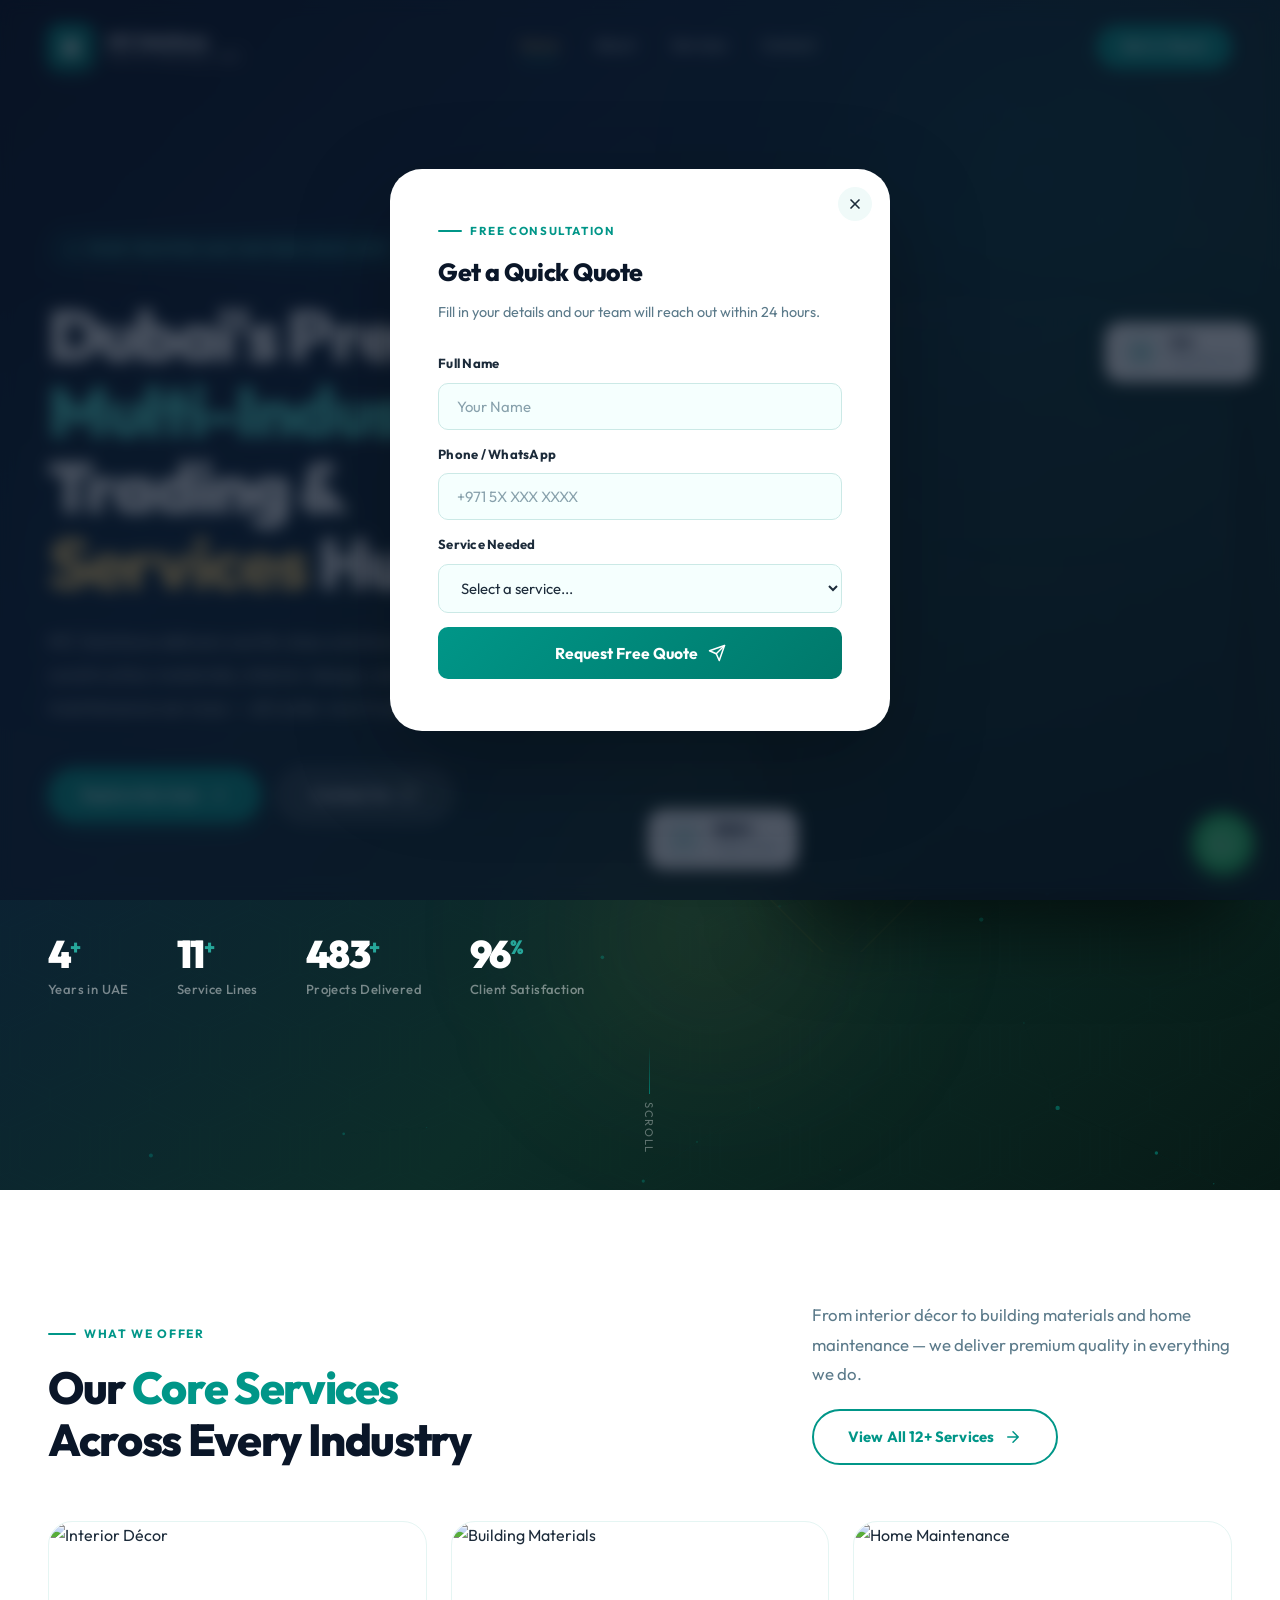
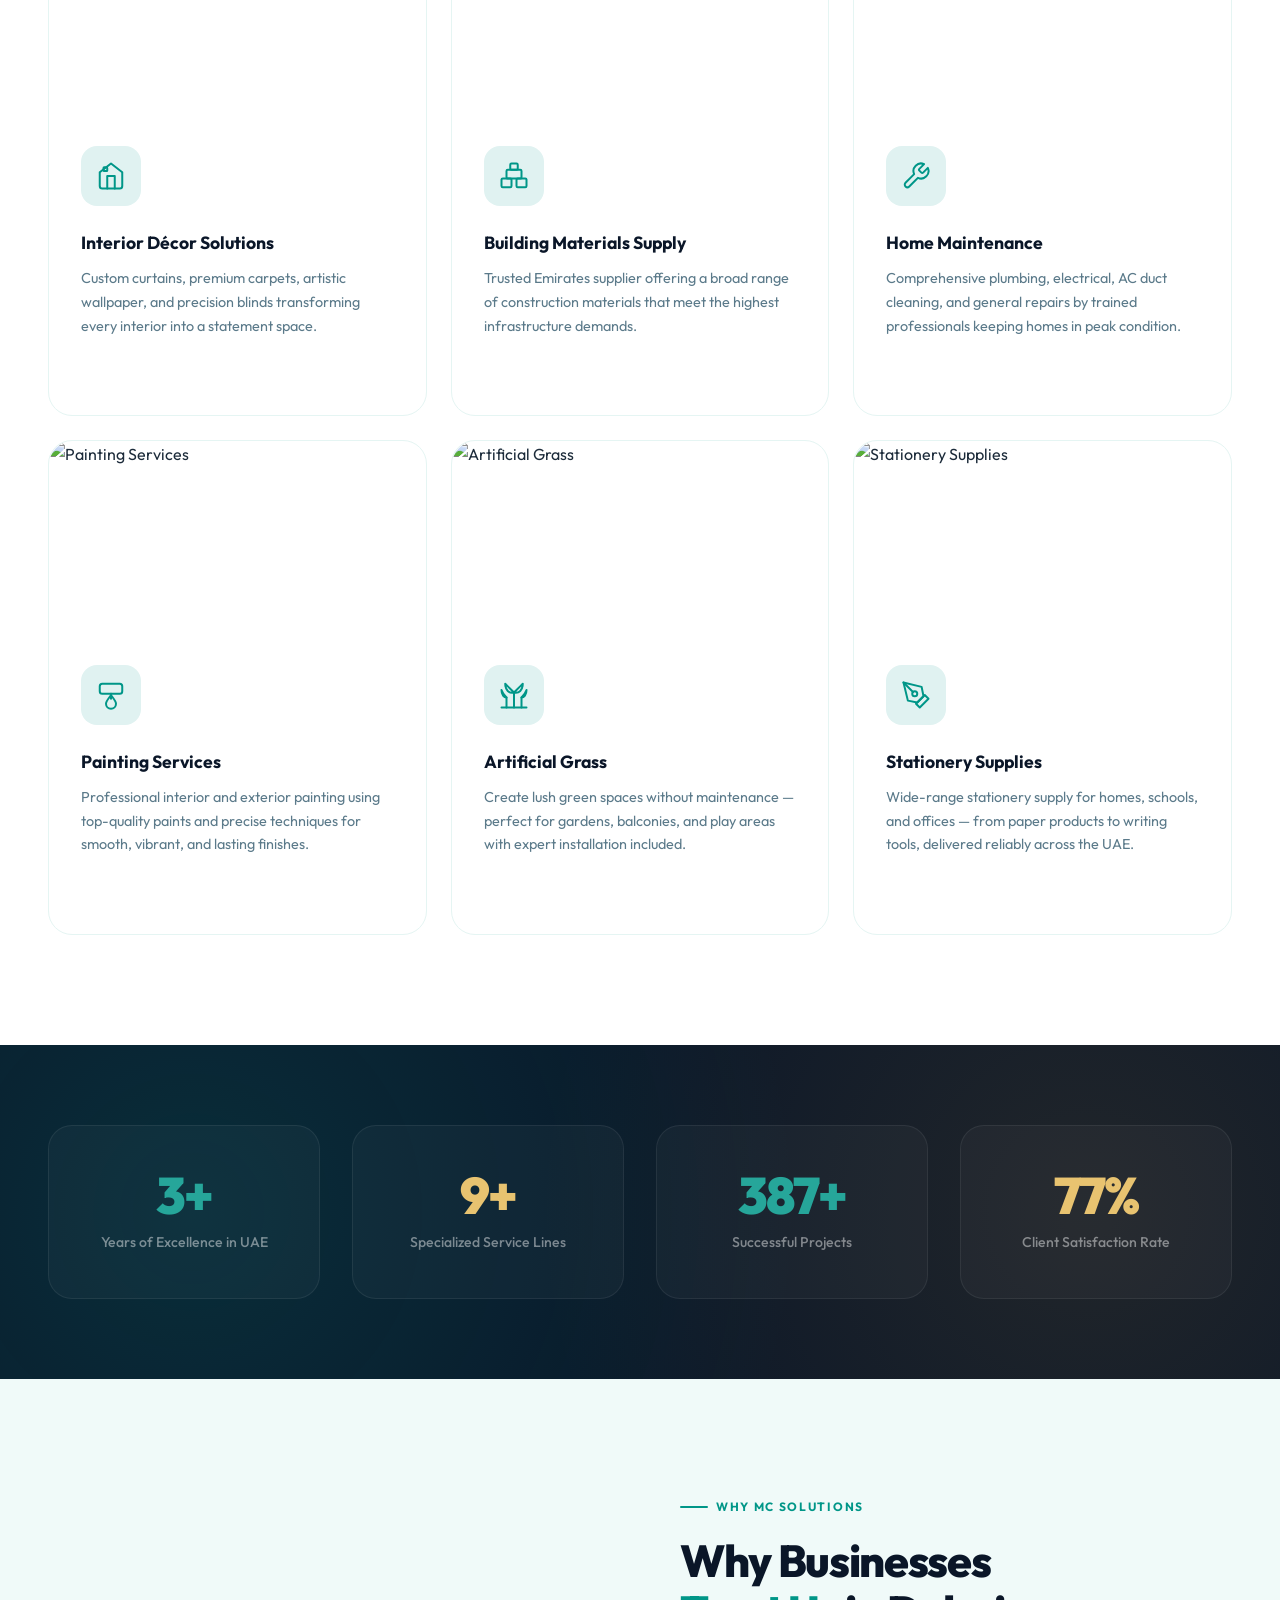
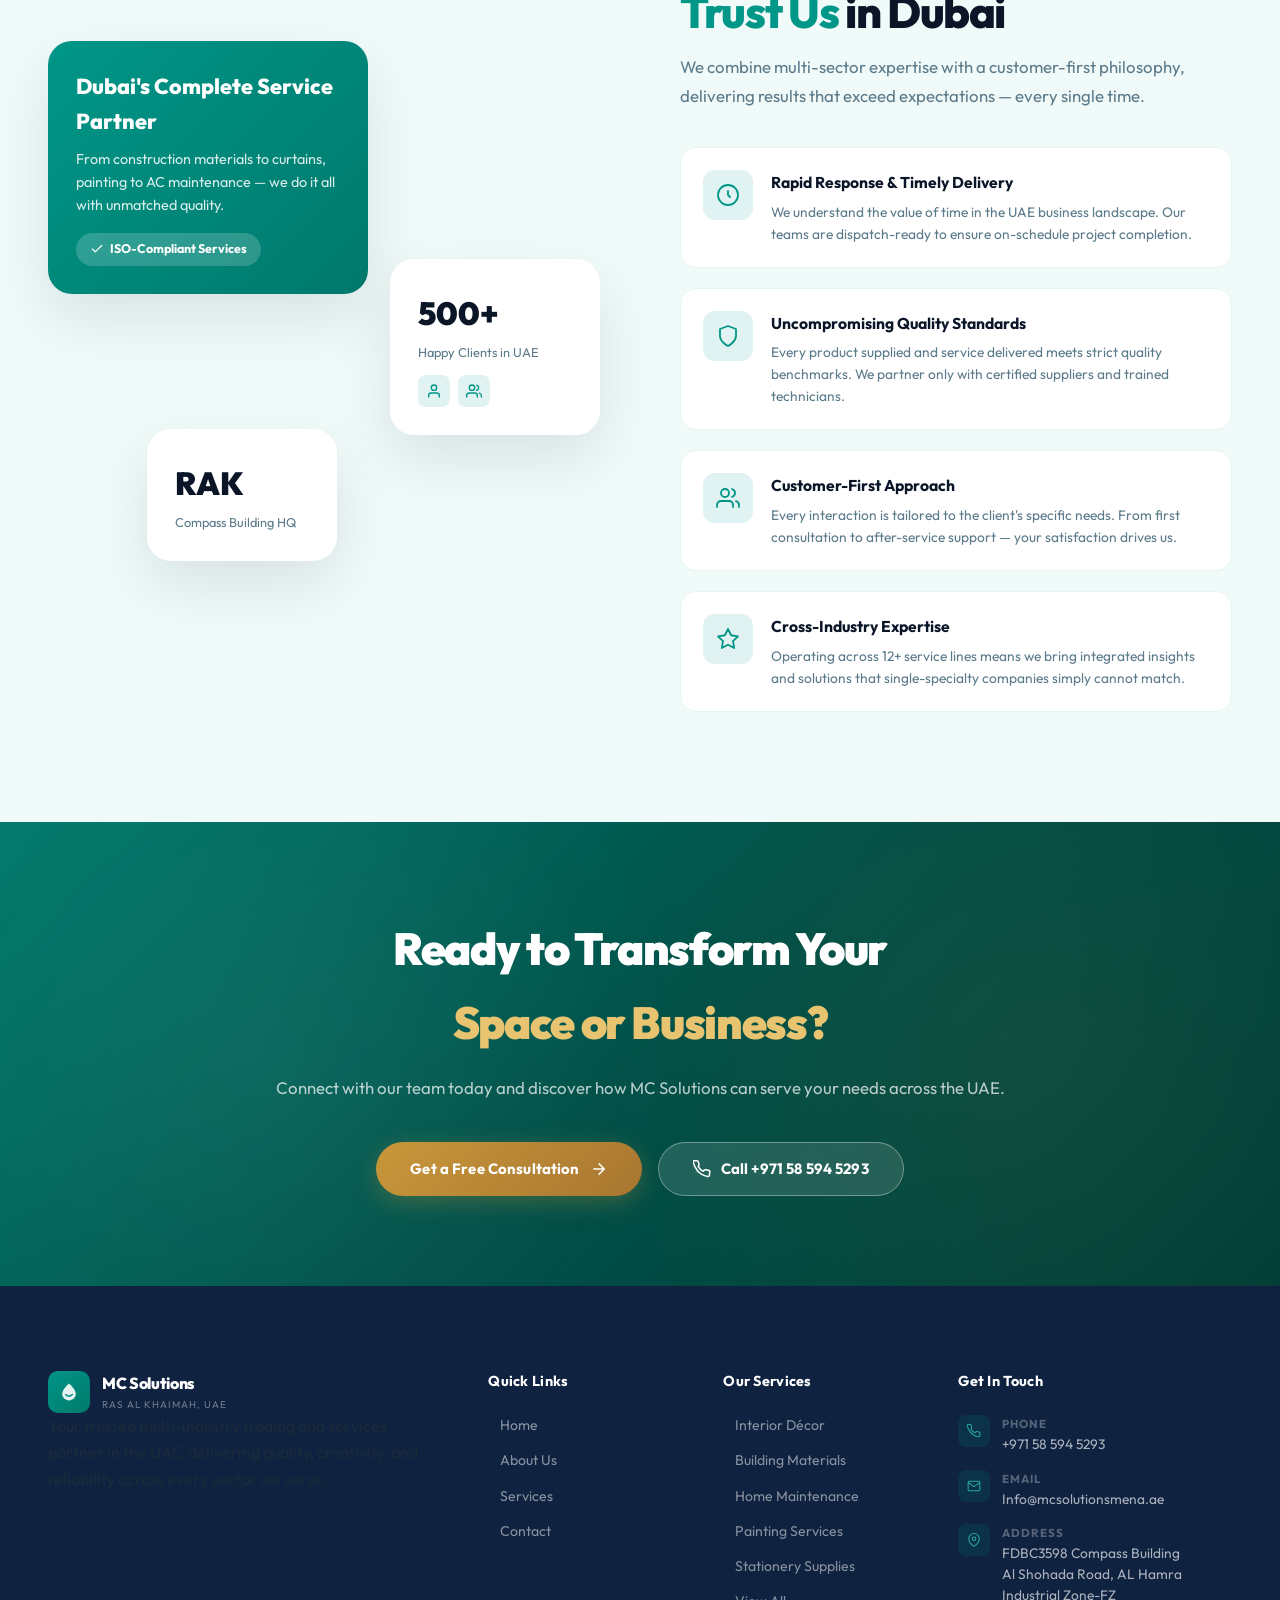
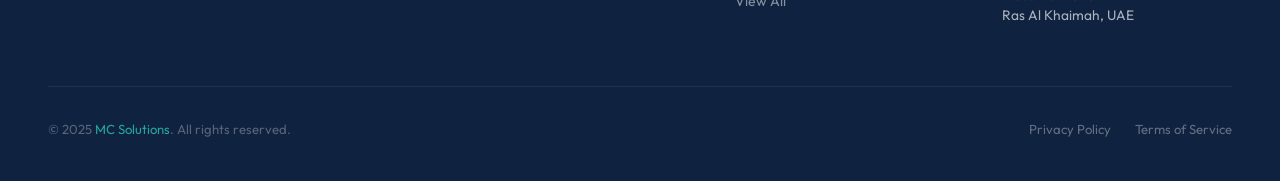
==== commit 03a471d6: "Add hero left layout, service images, popup form, and WhatsApp button - Hero section: split into 2-c" ====
--- a/index.html
+++ b/index.html
@@ -93,49 +93,75 @@
     </svg>
   </div>
 
-  <div class="container hero-content">
-    <div class="hero-badge">
-      <div class="hero-badge-dot"></div>
-      Your Trusted UAE Partner Since 2019
-    </div>
-
-    <h1 class="hero-title">
-      Dubai's Premier<br/>
-      <span class="hl">Multi-Industry</span><br/>
-      Trading &amp; <span class="gld">Services</span> Hub
-    </h1>
-
-    <p class="hero-sub">
-      MC Solutions delivers world-class solutions across home décor, construction materials, interior design, and comprehensive maintenance services — all under one trusted roof in the UAE.
-    </p>
-
-    <div class="hero-actions">
-      <a href="services.html" class="btn btn-primary">
-        Explore Services
-        <svg viewBox="0 0 24 24" fill="none" stroke="currentColor" stroke-width="2" stroke-linecap="round" stroke-linejoin="round"><path d="M5 12h14M12 5l7 7-7 7"/></svg>
-      </a>
-      <a href="contact.html" class="btn btn-ghost">
-        Contact Us
-        <svg viewBox="0 0 24 24" fill="none" stroke="currentColor" stroke-width="2" stroke-linecap="round" stroke-linejoin="round"><path d="M21 15a2 2 0 01-2 2H7l-4 4V5a2 2 0 012-2h14a2 2 0 012 2z"/></svg>
-      </a>
-    </div>
-
-    <div class="hero-stats">
-      <div class="hero-stat">
-        <div class="hero-stat-num"><span data-count="5">0</span><sup>+</sup></div>
-        <div class="hero-stat-label">Years in UAE</div>
-      </div>
-      <div class="hero-stat">
-        <div class="hero-stat-num"><span data-count="12">0</span><sup>+</sup></div>
-        <div class="hero-stat-label">Service Lines</div>
-      </div>
-      <div class="hero-stat">
-        <div class="hero-stat-num"><span data-count="500">0</span><sup>+</sup></div>
-        <div class="hero-stat-label">Projects Delivered</div>
-      </div>
-      <div class="hero-stat">
-        <div class="hero-stat-num"><span data-count="100">0</span><sup>%</sup></div>
-        <div class="hero-stat-label">Client Satisfaction</div>
+  <div class="hero-inner">
+    <div class="hero-content">
+      <div class="hero-badge">
+        <div class="hero-badge-dot"></div>
+        Your Trusted UAE Partner Since 2019
+      </div>
+
+      <h1 class="hero-title">
+        Dubai's Premier<br/>
+        <span class="hl">Multi-Industry</span><br/>
+        Trading &amp; <span class="gld">Services</span> Hub
+      </h1>
+
+      <p class="hero-sub">
+        MC Solutions delivers world-class solutions across home décor, construction materials, interior design, and comprehensive maintenance services — all under one trusted roof in the UAE.
+      </p>
+
+      <div class="hero-actions">
+        <a href="services.html" class="btn btn-primary">
+          Explore Services
+          <svg viewBox="0 0 24 24" fill="none" stroke="currentColor" stroke-width="2" stroke-linecap="round" stroke-linejoin="round"><path d="M5 12h14M12 5l7 7-7 7"/></svg>
+        </a>
+        <a href="contact.html" class="btn btn-ghost">
+          Contact Us
+          <svg viewBox="0 0 24 24" fill="none" stroke="currentColor" stroke-width="2" stroke-linecap="round" stroke-linejoin="round"><path d="M21 15a2 2 0 01-2 2H7l-4 4V5a2 2 0 012-2h14a2 2 0 012 2z"/></svg>
+        </a>
+      </div>
+
+      <div class="hero-stats">
+        <div class="hero-stat">
+          <div class="hero-stat-num"><span data-count="5">0</span><sup>+</sup></div>
+          <div class="hero-stat-label">Years in UAE</div>
+        </div>
+        <div class="hero-stat">
+          <div class="hero-stat-num"><span data-count="12">0</span><sup>+</sup></div>
+          <div class="hero-stat-label">Service Lines</div>
+        </div>
+        <div class="hero-stat">
+          <div class="hero-stat-num"><span data-count="500">0</span><sup>+</sup></div>
+          <div class="hero-stat-label">Projects Delivered</div>
+        </div>
+        <div class="hero-stat">
+          <div class="hero-stat-num"><span data-count="100">0</span><sup>%</sup></div>
+          <div class="hero-stat-label">Client Satisfaction</div>
+        </div>
+      </div>
+    </div>
+
+    <div class="hero-visual">
+      <div class="hero-img-wrap">
+        <img src="https://images.unsplash.com/photo-1486325212027-8081e485255e?auto=format&fit=crop&w=800&q=80" alt="Premium Services UAE" loading="lazy"/>
+      </div>
+      <div class="hv-badge hv-badge-1">
+        <div class="hv-badge-icon">
+          <svg viewBox="0 0 24 24" fill="none" stroke="currentColor" stroke-width="2" stroke-linecap="round" stroke-linejoin="round"><polyline points="20 6 9 17 4 12"/></svg>
+        </div>
+        <div>
+          <div class="hv-badge-num">500+</div>
+          <div class="hv-badge-lbl">Happy Clients</div>
+        </div>
+      </div>
+      <div class="hv-badge hv-badge-2">
+        <div class="hv-badge-icon">
+          <svg viewBox="0 0 24 24" fill="none" stroke="currentColor" stroke-width="2" stroke-linecap="round" stroke-linejoin="round"><polygon points="12 2 15.09 8.26 22 9.27 17 14.14 18.18 21.02 12 17.77 5.82 21.02 7 14.14 2 9.27 8.91 8.26 12 2"/></svg>
+        </div>
+        <div>
+          <div class="hv-badge-num">5&#9733;</div>
+          <div class="hv-badge-lbl">Rated Service</div>
+        </div>
       </div>
     </div>
   </div>
@@ -166,6 +192,9 @@
 
       <!-- Interior Décor -->
       <div class="svc-card reveal d1">
+        <div class="svc-img-wrap">
+          <img class="svc-img" src="https://images.unsplash.com/photo-1555041469-a586c61ea9bc?auto=format&fit=crop&w=700&q=75" alt="Interior Décor" loading="lazy"/>
+        </div>
         <div class="svc-icon">
           <svg viewBox="0 0 24 24"><path d="M3 9l9-7 9 7v11a2 2 0 01-2 2H5a2 2 0 01-2-2V9z"/><path d="M9 22V12h6v10"/><rect x="6" y="5" width="3" height="3" rx="0.5"/></svg>
         </div>
@@ -176,6 +205,9 @@
 
       <!-- Building Materials -->
       <div class="svc-card reveal d2">
+        <div class="svc-img-wrap">
+          <img class="svc-img" src="https://images.unsplash.com/photo-1504307651254-35680f356dfd?auto=format&fit=crop&w=700&q=75" alt="Building Materials" loading="lazy"/>
+        </div>
         <div class="svc-icon">
           <svg viewBox="0 0 24 24"><rect x="2" y="14" width="8" height="7" rx="1"/><rect x="14" y="14" width="8" height="7" rx="1"/><rect x="6" y="7" width="12" height="7" rx="1"/><rect x="9" y="2" width="6" height="5" rx="1"/></svg>
         </div>
@@ -186,6 +218,9 @@
 
       <!-- Home Maintenance -->
       <div class="svc-card reveal d3">
+        <div class="svc-img-wrap">
+          <img class="svc-img" src="https://images.unsplash.com/photo-1581578731548-c64695cc6952?auto=format&fit=crop&w=700&q=75" alt="Home Maintenance" loading="lazy"/>
+        </div>
         <div class="svc-icon">
           <svg viewBox="0 0 24 24"><path d="M14.7 6.3a1 1 0 000 1.4l1.6 1.6a1 1 0 001.4 0l3.77-3.77a6 6 0 01-7.94 7.94l-6.91 6.91a2.12 2.12 0 01-3-3l6.91-6.91a6 6 0 017.94-7.94l-3.76 3.76z"/></svg>
         </div>
@@ -196,6 +231,9 @@
 
       <!-- Painting -->
       <div class="svc-card reveal d4">
+        <div class="svc-img-wrap">
+          <img class="svc-img" src="https://images.unsplash.com/photo-1562259929-b4e1fd3aef09?auto=format&fit=crop&w=700&q=75" alt="Painting Services" loading="lazy"/>
+        </div>
         <div class="svc-icon">
           <svg viewBox="0 0 24 24"><path d="M19 3H5a2 2 0 00-2 2v4a2 2 0 002 2h14a2 2 0 002-2V5a2 2 0 00-2-2z"/><path d="M12 11v4"/><path d="M8 19a4 4 0 008 0c0-2-2-4-4-7-2 3-4 5-4 7z"/></svg>
         </div>
@@ -206,6 +244,9 @@
 
       <!-- Artificial Grass -->
       <div class="svc-card reveal d5">
+        <div class="svc-img-wrap">
+          <img class="svc-img" src="https://images.unsplash.com/photo-1416879595882-3373a0480b5b?auto=format&fit=crop&w=700&q=75" alt="Artificial Grass" loading="lazy"/>
+        </div>
         <div class="svc-icon">
           <svg viewBox="0 0 24 24"><path d="M12 22V10"/><path d="M12 10C12 10 8 6 5 3c0 5 3 8 7 7"/><path d="M12 10C12 10 16 6 19 3c0 5-3 8-7 7"/><path d="M6 22V14"/><path d="M6 14C6 14 3 11 2 8c0 4 2 6 4 6"/><path d="M18 22V14"/><path d="M18 14C18 14 21 11 22 8c0 4-2 6-4 6"/><line x1="2" y1="22" x2="22" y2="22"/></svg>
         </div>
@@ -216,6 +257,9 @@
 
       <!-- Stationery Supplies -->
       <div class="svc-card reveal d6">
+        <div class="svc-img-wrap">
+          <img class="svc-img" src="https://images.unsplash.com/photo-1455390582262-044cdead277a?auto=format&fit=crop&w=700&q=75" alt="Stationery Supplies" loading="lazy"/>
+        </div>
         <div class="svc-icon">
           <svg viewBox="0 0 24 24"><path d="M12 19l7-7 3 3-7 7-3-3z"/><path d="M18 13l-1.5-7.5L2 2l3.5 14.5L13 18l5-5z"/><path d="M2 2l7.586 7.586"/><circle cx="11" cy="11" r="2"/></svg>
         </div>
@@ -363,20 +407,6 @@
           </div>
         </div>
         <p>Your trusted multi-industry trading and services partner in the UAE, delivering quality, creativity, and reliability across every sector we serve.</p>
-        <div class="footer-socials">
-          <a href="#" class="foot-social" aria-label="LinkedIn">
-            <svg viewBox="0 0 24 24" fill="none" stroke="currentColor" stroke-width="1.8" stroke-linecap="round" stroke-linejoin="round"><path d="M16 8a6 6 0 016 6v7h-4v-7a2 2 0 00-2-2 2 2 0 00-2 2v7h-4v-7a6 6 0 016-6z"/><rect x="2" y="9" width="4" height="12"/><circle cx="4" cy="4" r="2"/></svg>
-          </a>
-          <a href="#" class="foot-social" aria-label="Instagram">
-            <svg viewBox="0 0 24 24" fill="none" stroke="currentColor" stroke-width="1.8" stroke-linecap="round" stroke-linejoin="round"><rect x="2" y="2" width="20" height="20" rx="5" ry="5"/><path d="M16 11.37A4 4 0 1112.63 8 4 4 0 0116 11.37z"/><line x1="17.5" y1="6.5" x2="17.51" y2="6.5"/></svg>
-          </a>
-          <a href="#" class="foot-social" aria-label="Facebook">
-            <svg viewBox="0 0 24 24" fill="none" stroke="currentColor" stroke-width="1.8" stroke-linecap="round" stroke-linejoin="round"><path d="M18 2h-3a5 5 0 00-5 5v3H7v4h3v8h4v-8h3l1-4h-4V7a1 1 0 011-1h3z"/></svg>
-          </a>
-          <a href="https://wa.me/971585945293" class="foot-social" aria-label="WhatsApp">
-            <svg viewBox="0 0 24 24" fill="none" stroke="currentColor" stroke-width="1.8" stroke-linecap="round" stroke-linejoin="round"><path d="M21 11.5a8.38 8.38 0 01-.9 3.8 8.5 8.5 0 01-7.6 4.7 8.38 8.38 0 01-3.8-.9L3 21l1.9-5.7a8.38 8.38 0 01-.9-3.8 8.5 8.5 0 014.7-7.6 8.38 8.38 0 013.8-.9h.5a8.48 8.48 0 018 8v.5z"/></svg>
-          </a>
-        </div>
       </div>
 
       <div class="footer-col">
@@ -431,6 +461,54 @@
   </div>
 </footer>
 
+<!-- POPUP QUOTE FORM -->
+<div class="popup-overlay" id="quotePopup">
+  <div class="popup-box">
+    <button class="popup-close" id="popupClose" aria-label="Close popup">
+      <svg viewBox="0 0 24 24" fill="none" stroke="currentColor" stroke-width="2.5" stroke-linecap="round" stroke-linejoin="round" width="16" height="16"><line x1="18" y1="6" x2="6" y2="18"/><line x1="6" y1="6" x2="18" y2="18"/></svg>
+    </button>
+    <div class="popup-tag">Free Consultation</div>
+    <h3>Get a Quick Quote</h3>
+    <p>Fill in your details and our team will reach out within 24 hours.</p>
+    <form class="popup-form" id="popupForm" novalidate>
+      <div class="form-grp">
+        <label class="form-lbl" for="popup-name">Full Name</label>
+        <input class="form-inp" type="text" id="popup-name" placeholder="Your Name" required/>
+      </div>
+      <div class="form-grp">
+        <label class="form-lbl" for="popup-phone">Phone / WhatsApp</label>
+        <input class="form-inp" type="tel" id="popup-phone" placeholder="+971 5X XXX XXXX" required/>
+      </div>
+      <div class="form-grp">
+        <label class="form-lbl" for="popup-service">Service Needed</label>
+        <select class="form-sel" id="popup-service">
+          <option value="">Select a service...</option>
+          <option>Building Materials Supply</option>
+          <option>Interior D&#233;cor (Curtains, Blinds, Wallpaper, Carpet)</option>
+          <option>Artificial Grass</option>
+          <option>Mosquito Nets</option>
+          <option>Painting Services</option>
+          <option>Home Maintenance</option>
+          <option>AC Duct Cleaning</option>
+          <option>Retail Maintenance</option>
+          <option>Stationery Supplies</option>
+          <option>Other / Multiple Services</option>
+        </select>
+      </div>
+      <button type="submit" class="form-sub">
+        Request Free Quote
+        <svg viewBox="0 0 24 24" fill="none" stroke="currentColor" stroke-width="2" stroke-linecap="round" stroke-linejoin="round"><line x1="22" y1="2" x2="11" y2="13"/><polygon points="22 2 15 22 11 13 2 9 22 2"/></svg>
+      </button>
+    </form>
+  </div>
+</div>
+
+<!-- WHATSAPP FLOATING BUTTON -->
+<a href="https://wa.me/971585945293" class="wa-float" target="_blank" rel="noopener" aria-label="Chat on WhatsApp">
+  <div class="wa-float-pulse"></div>
+  <svg viewBox="0 0 24 24" xmlns="http://www.w3.org/2000/svg" width="28" height="28" fill="white"><path d="M17.472 14.382c-.297-.149-1.758-.867-2.03-.967-.273-.099-.471-.148-.67.15-.197.297-.767.966-.94 1.164-.173.199-.347.223-.644.075-.297-.15-1.255-.463-2.39-1.475-.883-.788-1.48-1.761-1.653-2.059-.173-.297-.018-.458.13-.606.134-.133.298-.347.446-.52.149-.174.198-.298.298-.497.099-.198.05-.371-.025-.52-.075-.149-.669-1.612-.916-2.207-.242-.579-.487-.5-.669-.51-.173-.008-.371-.01-.57-.01-.198 0-.52.074-.792.372-.272.297-1.04 1.016-1.04 2.479 0 1.462 1.065 2.875 1.213 3.074.149.198 2.096 3.2 5.077 4.487.709.306 1.262.489 1.694.625.712.227 1.36.195 1.871.118.571-.085 1.758-.719 2.006-1.413.248-.694.248-1.289.173-1.413-.074-.124-.272-.198-.57-.347m-5.421 7.403h-.004a9.87 9.87 0 01-5.031-1.378l-.361-.214-3.741.982.998-3.648-.235-.374a9.86 9.86 0 01-1.51-5.26c.001-5.45 4.436-9.884 9.888-9.884 2.64 0 5.122 1.03 6.988 2.898a9.825 9.825 0 012.893 6.994c-.003 5.45-4.437 9.884-9.885 9.884m8.413-18.297A11.815 11.815 0 0012.05 0C5.495 0 .16 5.335.157 11.892c0 2.096.547 4.142 1.588 5.945L.057 24l6.305-1.654a11.882 11.882 0 005.683 1.448h.005c6.554 0 11.89-5.335 11.893-11.893a11.821 11.821 0 00-3.48-8.413Z"/></svg>
+</a>
+
 <script src="js/main.js"></script>
 </body>
 </html>
--- a/css/style.css
+++ b/css/style.css
@@ -1343,3 +1343,201 @@
   .hero-title { font-size:2.2rem; }
   .hero-actions { flex-direction:column; }
 }
+
+/* ============ HERO — LEFT SPLIT LAYOUT ============ */
+.hero-inner {
+  display: grid;
+  grid-template-columns: 1fr 1fr;
+  gap: 64px;
+  align-items: center;
+  max-width: var(--container);
+  margin: 0 auto;
+  padding: 0 48px;
+  width: 100%;
+  position: relative;
+  z-index: 2;
+}
+.hero-content { padding: 120px 0 80px; position: relative; }
+.hero-sub { max-width: 100% !important; }
+.hero-visual {
+  position: relative;
+  padding: 80px 0;
+  display: flex;
+  justify-content: flex-end;
+}
+.hero-img-wrap {
+  border-radius: var(--radius-xl);
+  overflow: hidden;
+  position: relative;
+  width: 100%;
+  max-width: 440px;
+  aspect-ratio: 3/4;
+  box-shadow: 0 40px 80px rgba(0,0,0,0.55);
+  border: 1px solid rgba(255,255,255,0.1);
+}
+.hero-img-wrap img {
+  width: 100%; height: 100%;
+  object-fit: cover;
+  display: block;
+  transition: transform 9s ease;
+}
+.hero-img-wrap:hover img { transform: scale(1.04); }
+.hero-img-wrap::after {
+  content: '';
+  position: absolute; inset: 0;
+  background: linear-gradient(to top, rgba(0,20,20,0.5) 0%, transparent 60%);
+  pointer-events: none;
+}
+.hv-badge {
+  position: absolute;
+  background: white;
+  border-radius: var(--radius-md);
+  padding: 12px 18px;
+  display: flex; gap: 12px; align-items: center;
+  box-shadow: 0 8px 30px rgba(0,0,0,0.22);
+  z-index: 3;
+  animation: fadeUp 1s ease both;
+}
+.hv-badge-1 { bottom: 100px; left: -24px; animation-delay: 0.9s; }
+.hv-badge-2 { top: 100px; right: -24px; animation-delay: 1.1s; }
+.hv-badge-icon {
+  width: 36px; height: 36px;
+  border-radius: 9px;
+  background: var(--primary-ultra);
+  display: flex; align-items: center; justify-content: center;
+  flex-shrink: 0;
+}
+.hv-badge-icon svg { width: 16px; height: 16px; stroke: var(--primary); }
+.hv-badge-num { font-size: 1rem; font-weight: 900; color: var(--dark); line-height: 1; }
+.hv-badge-lbl { font-size: 0.68rem; color: var(--text-muted); margin-top: 2px; }
+
+/* ============ HOME SERVICE CARD IMAGES ============ */
+.svc-img-wrap {
+  margin: -36px -32px 24px;
+  height: 200px;
+  overflow: hidden;
+  border-radius: var(--radius-lg) var(--radius-lg) 0 0;
+}
+.svc-img {
+  width: 100%; height: 100%;
+  object-fit: cover;
+  display: block;
+  transition: transform 0.55s ease;
+}
+.svc-card:hover .svc-img { transform: scale(1.07); }
+
+/* ============ SERVICES PAGE CARD IMAGES ============ */
+.sf-top { position: relative; }
+.sf-top-img {
+  position: absolute; inset: 0;
+  width: 100%; height: 100%;
+  object-fit: cover;
+  display: block;
+  transition: transform 0.55s ease;
+}
+.sf-card:hover .sf-top-img { transform: scale(1.07); }
+.sf-top-overlay {
+  position: absolute; inset: 0;
+  background: linear-gradient(to bottom, rgba(0,0,0,0.04), rgba(0,20,20,0.36));
+  z-index: 1;
+}
+.sf-top-icon { z-index: 2; }
+
+/* ============ WHATSAPP FLOATING BUTTON ============ */
+.wa-float {
+  position: fixed;
+  bottom: 28px; right: 28px;
+  width: 58px; height: 58px;
+  background: #25D366;
+  border-radius: 50%;
+  display: flex; align-items: center; justify-content: center;
+  box-shadow: 0 6px 24px rgba(37,211,102,0.45);
+  z-index: 8000;
+  transition: transform 0.22s ease, box-shadow 0.22s ease;
+  text-decoration: none;
+}
+.wa-float:hover { transform: scale(1.1); box-shadow: 0 10px 36px rgba(37,211,102,0.6); }
+.wa-float-pulse {
+  position: absolute; inset: -5px;
+  border-radius: 50%;
+  background: rgba(37,211,102,0.28);
+  animation: waPulse 2.4s ease-out infinite;
+  pointer-events: none;
+}
+@keyframes waPulse {
+  0%   { transform: scale(1); opacity: 0.75; }
+  70%  { transform: scale(1.5); opacity: 0; }
+  100% { transform: scale(1.5); opacity: 0; }
+}
+
+/* ============ POPUP QUOTE FORM ============ */
+.popup-overlay {
+  position: fixed; inset: 0;
+  background: rgba(10,22,40,0.72);
+  backdrop-filter: blur(8px);
+  -webkit-backdrop-filter: blur(8px);
+  z-index: 9000;
+  display: flex; align-items: center; justify-content: center;
+  padding: 24px;
+  opacity: 0; pointer-events: none;
+  transition: opacity 0.38s ease;
+}
+.popup-overlay.active { opacity: 1; pointer-events: all; }
+.popup-box {
+  background: white;
+  border-radius: var(--radius-xl);
+  padding: 52px 48px;
+  max-width: 500px; width: 100%;
+  position: relative;
+  transform: translateY(28px) scale(0.97);
+  transition: transform 0.42s cubic-bezier(0.34,1.56,0.64,1), opacity 0.38s ease;
+  opacity: 0;
+  box-shadow: 0 32px 96px rgba(0,0,0,0.28);
+  overflow-y: auto;
+  max-height: 90vh;
+}
+.popup-overlay.active .popup-box { transform: translateY(0) scale(1); opacity: 1; }
+.popup-close {
+  position: absolute; top: 18px; right: 18px;
+  width: 34px; height: 34px;
+  border-radius: 50%;
+  background: var(--bg-light);
+  border: none; cursor: pointer;
+  display: flex; align-items: center; justify-content: center;
+  transition: background var(--transition);
+}
+.popup-close:hover { background: var(--primary); }
+.popup-close svg { stroke: var(--text); transition: stroke var(--transition); }
+.popup-close:hover svg { stroke: white; }
+.popup-tag {
+  font-size: 0.72rem; font-weight: 700;
+  letter-spacing: 0.14em; text-transform: uppercase;
+  color: var(--primary);
+  display: flex; align-items: center; gap: 8px;
+  margin-bottom: 12px;
+}
+.popup-tag::before {
+  content: ''; display: block;
+  width: 24px; height: 2px;
+  background: var(--primary); border-radius: 2px;
+}
+.popup-box h3 {
+  font-size: 1.55rem; font-weight: 800;
+  color: var(--dark); margin-bottom: 8px; letter-spacing: -0.02em;
+}
+.popup-box > p {
+  font-size: 0.9rem; color: var(--text-muted);
+  line-height: 1.65; margin-bottom: 28px;
+}
+.popup-form .form-grp { margin-bottom: 14px; }
+
+/* ============ RESPONSIVE — NEW ELEMENTS ============ */
+@media(max-width:1100px) {
+  .hero-inner { grid-template-columns: 1fr; gap: 0; }
+  .hero-visual { display: none; }
+}
+@media(max-width:768px) {
+  .hero-inner { padding: 0 20px; }
+  .popup-box { padding: 36px 24px; }
+  .wa-float { bottom: 20px; right: 20px; width: 52px; height: 52px; }
+}
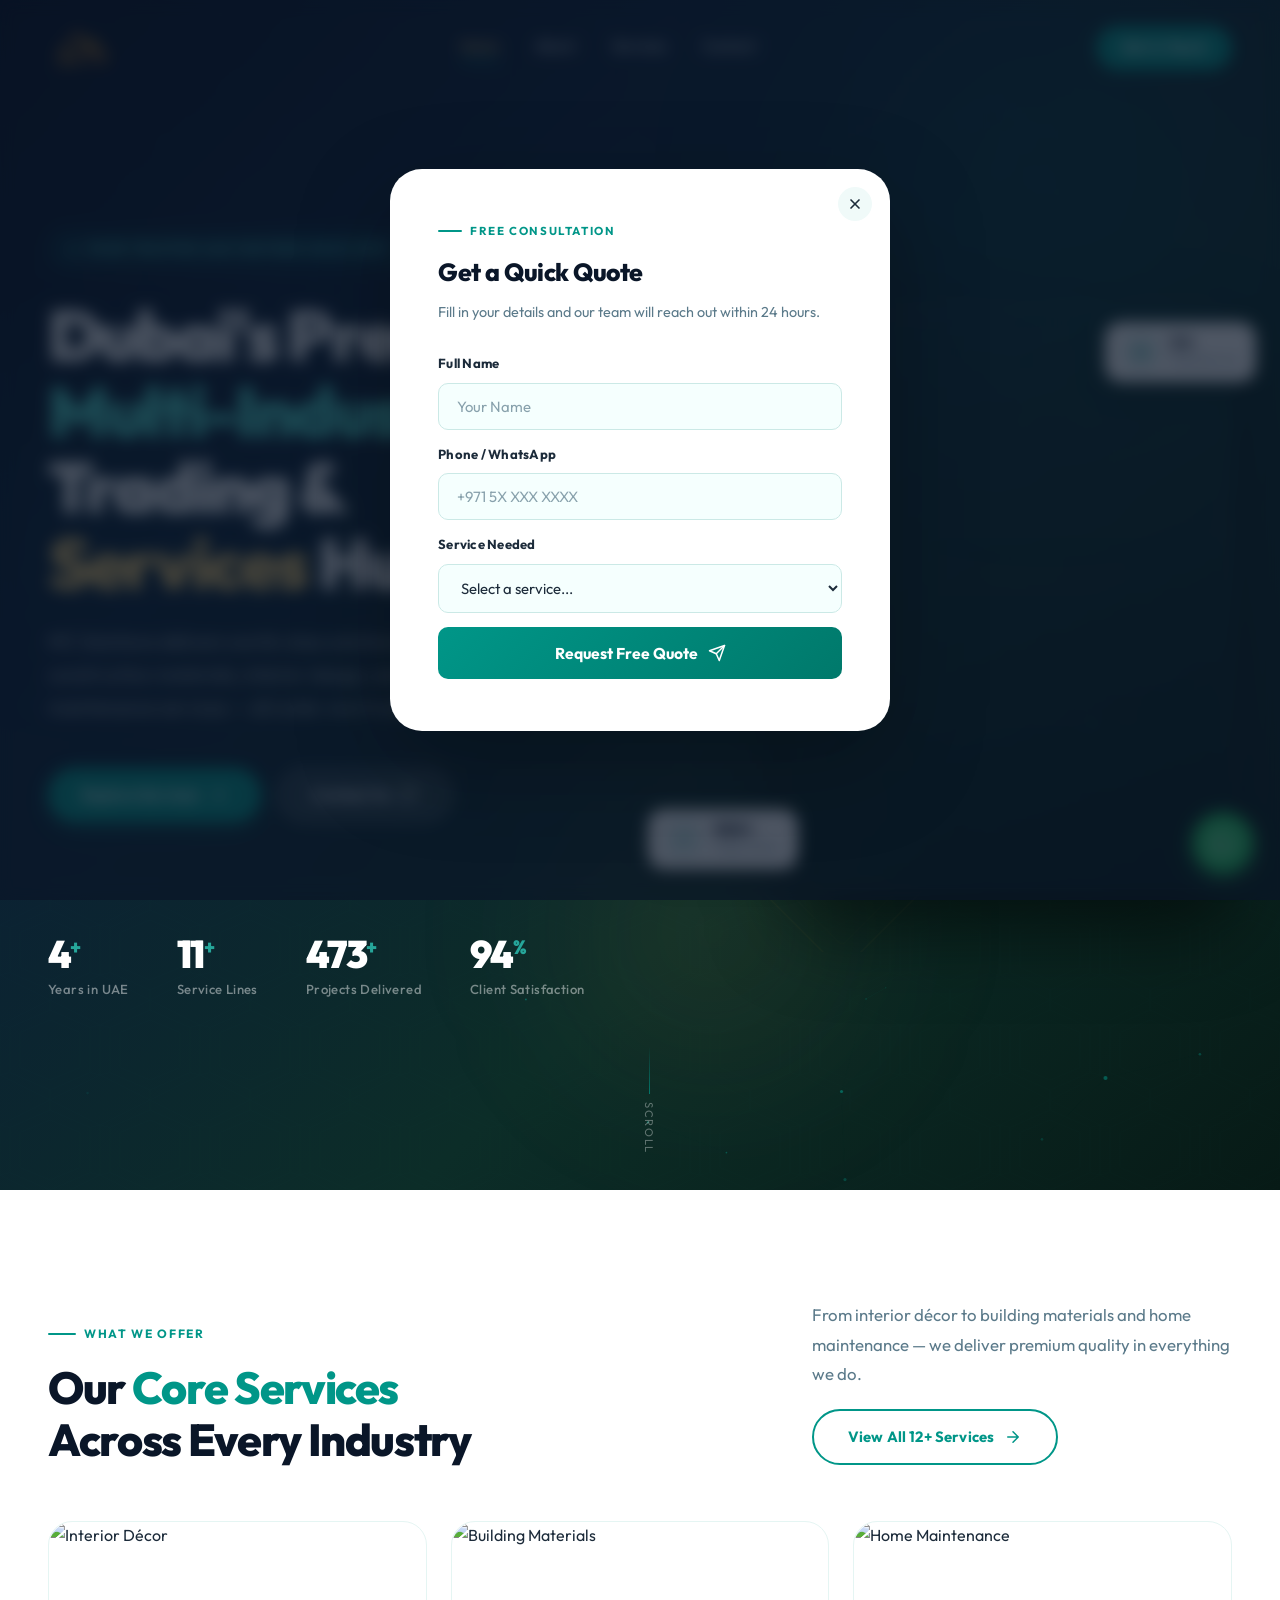
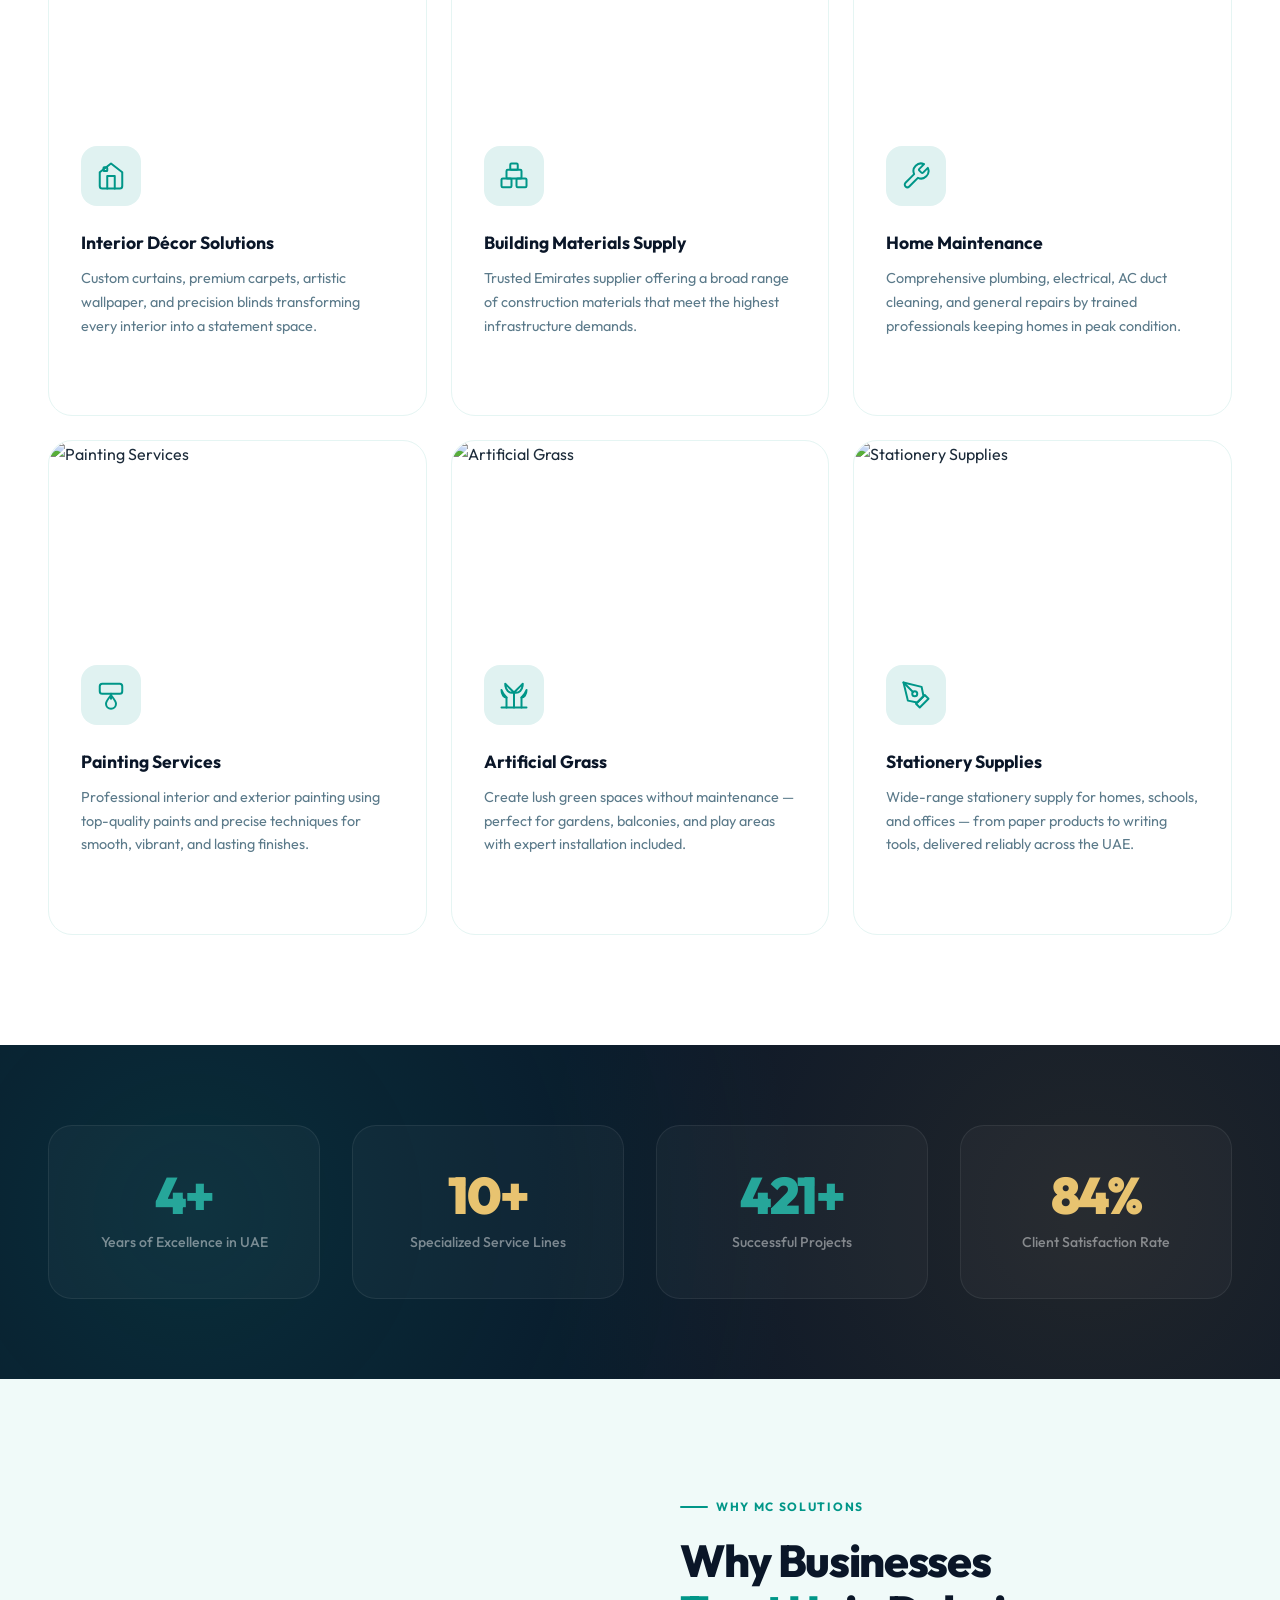
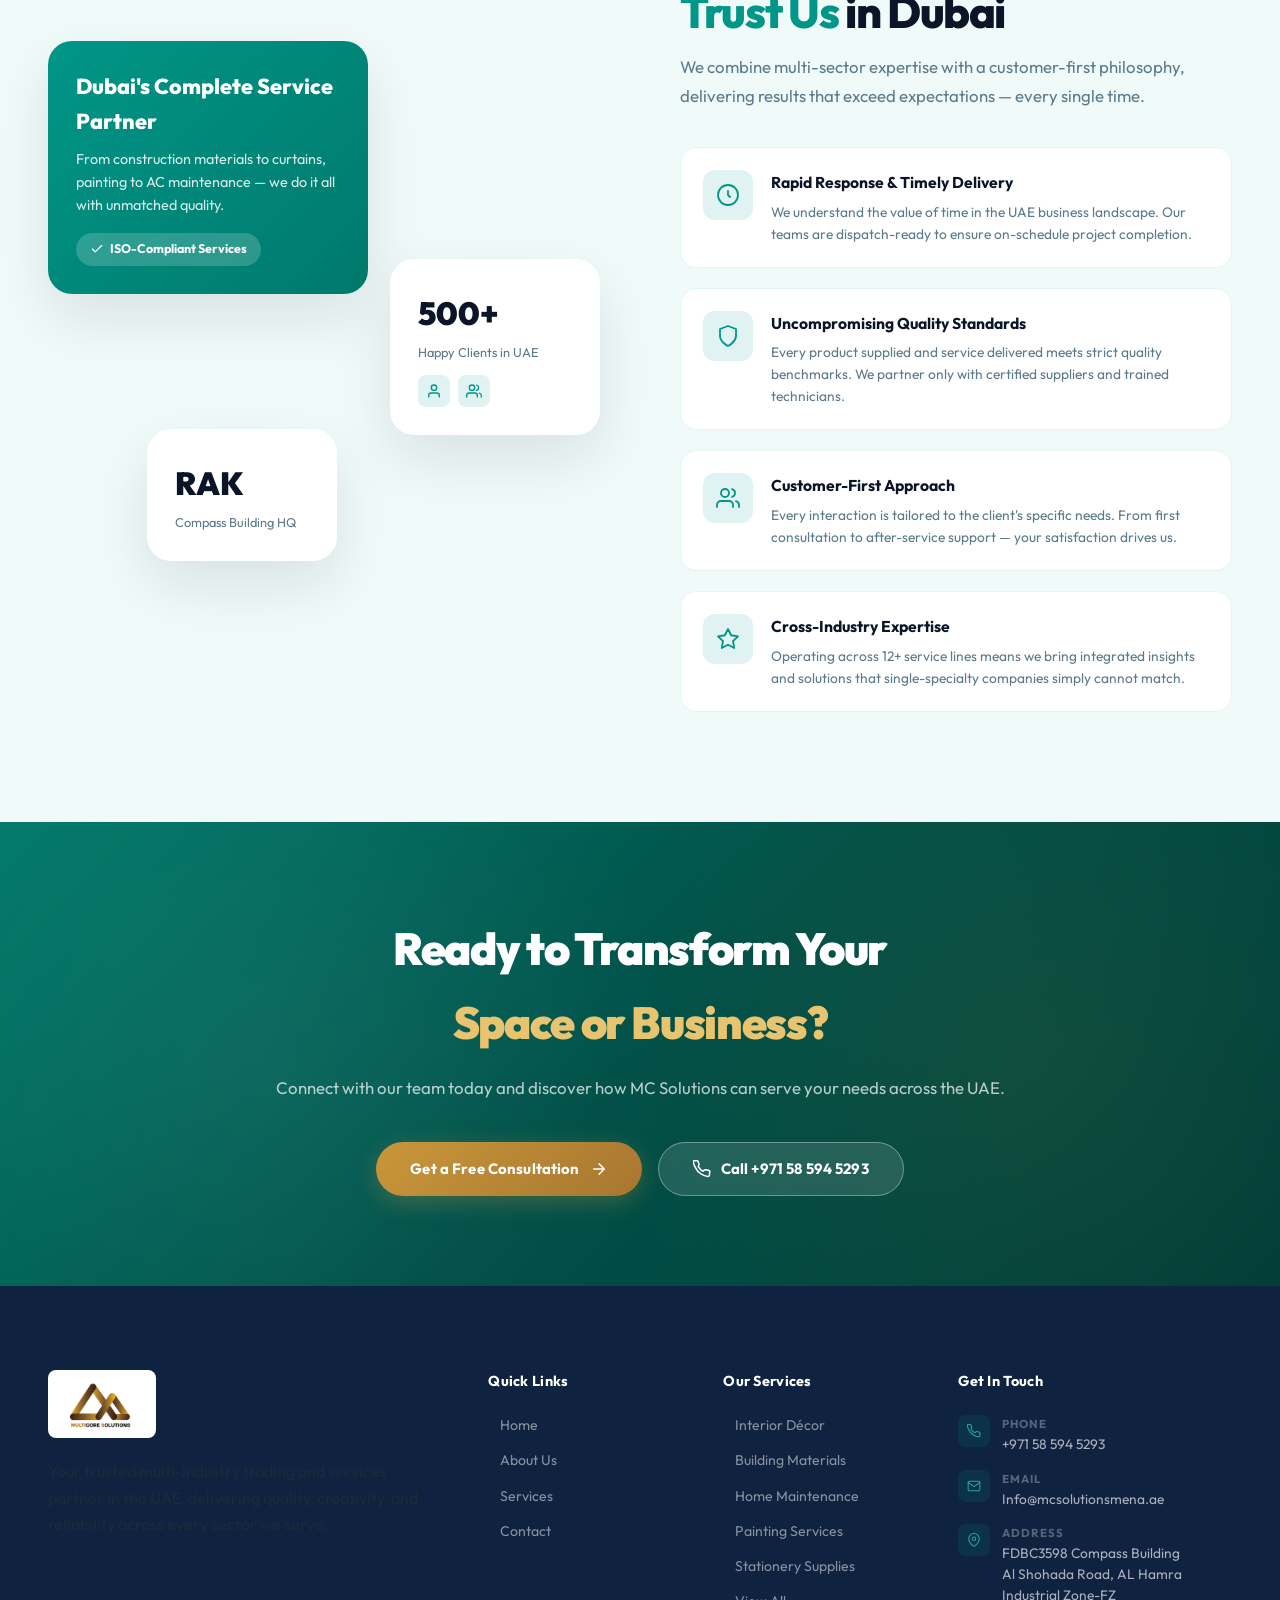
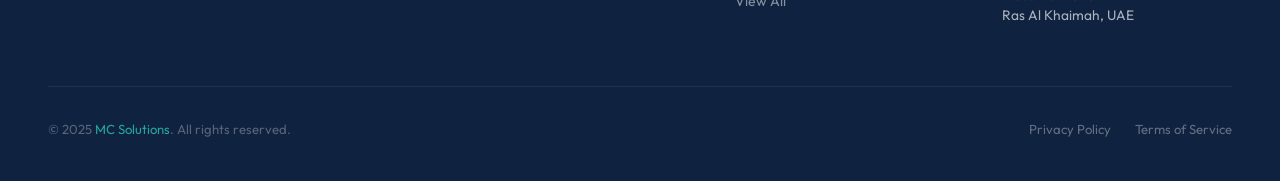
==== commit baca18d0: "Replace SVG placeholder logo with logo.png across all pages Swap the droplet SVG icon + text wordmar" ====
--- a/index.html
+++ b/index.html
@@ -19,16 +19,7 @@
 <nav class="nav">
   <div class="nav-inner">
     <a href="index.html" class="nav-logo">
-      <div class="nav-logo-icon">
-        <svg viewBox="0 0 26 26" fill="none" xmlns="http://www.w3.org/2000/svg">
-          <path d="M13 3C13 3 5 9.5 5 15.5C5 19.6 8.7 23 13 23C17.3 23 21 19.6 21 15.5C21 9.5 13 3 13 3Z" fill="white" fill-opacity="0.95"/>
-          <path d="M9 16C9 16 11 18 13 18C15 18 17 16 17 16" stroke="#009688" stroke-width="1.8" stroke-linecap="round"/>
-        </svg>
-      </div>
-      <div class="nav-wordmark">
-        <span class="nav-name">MC Solutions</span>
-        <span class="nav-tagline">Ras Al Khaimah, UAE</span>
-      </div>
+      <img src="logo.png" alt="MC Solutions" class="nav-logo-img"/>
     </a>
 
     <div class="nav-links">
@@ -398,13 +389,7 @@
 
       <div>
         <div class="footer-logo">
-          <div class="footer-logo-icon">
-            <svg viewBox="0 0 26 26" fill="none"><path d="M13 3C13 3 5 9.5 5 15.5C5 19.6 8.7 23 13 23C17.3 23 21 19.6 21 15.5C21 9.5 13 3 13 3Z" fill="white" fill-opacity="0.9"/><path d="M9 16C9 16 11 18 13 18C15 18 17 16 17 16" stroke="#009688" stroke-width="1.8" stroke-linecap="round"/></svg>
-          </div>
-          <div>
-            <div class="footer-logo-name">MC Solutions</div>
-            <div class="footer-logo-sub">Ras Al Khaimah, UAE</div>
-          </div>
+          <img src="logo.png" alt="MC Solutions" class="footer-logo-img"/>
         </div>
         <p>Your trusted multi-industry trading and services partner in the UAE, delivering quality, creativity, and reliability across every sector we serve.</p>
       </div>
--- a/css/style.css
+++ b/css/style.css
@@ -1344,6 +1344,26 @@
   .hero-actions { flex-direction:column; }
 }
 
+/* ============ LOGO IMAGE ============ */
+.nav-logo-img {
+  height: 48px;
+  width: auto;
+  display: block;
+}
+.footer-logo {
+  display: block;
+  margin-bottom: 20px;
+}
+.footer-logo-img {
+  height: 68px;
+  width: auto;
+  display: block;
+  background: white;
+  border-radius: 8px;
+  padding: 6px 12px;
+  margin-bottom: 2px;
+}
+
 /* ============ HERO — LEFT SPLIT LAYOUT ============ */
 .hero-inner {
   display: grid;
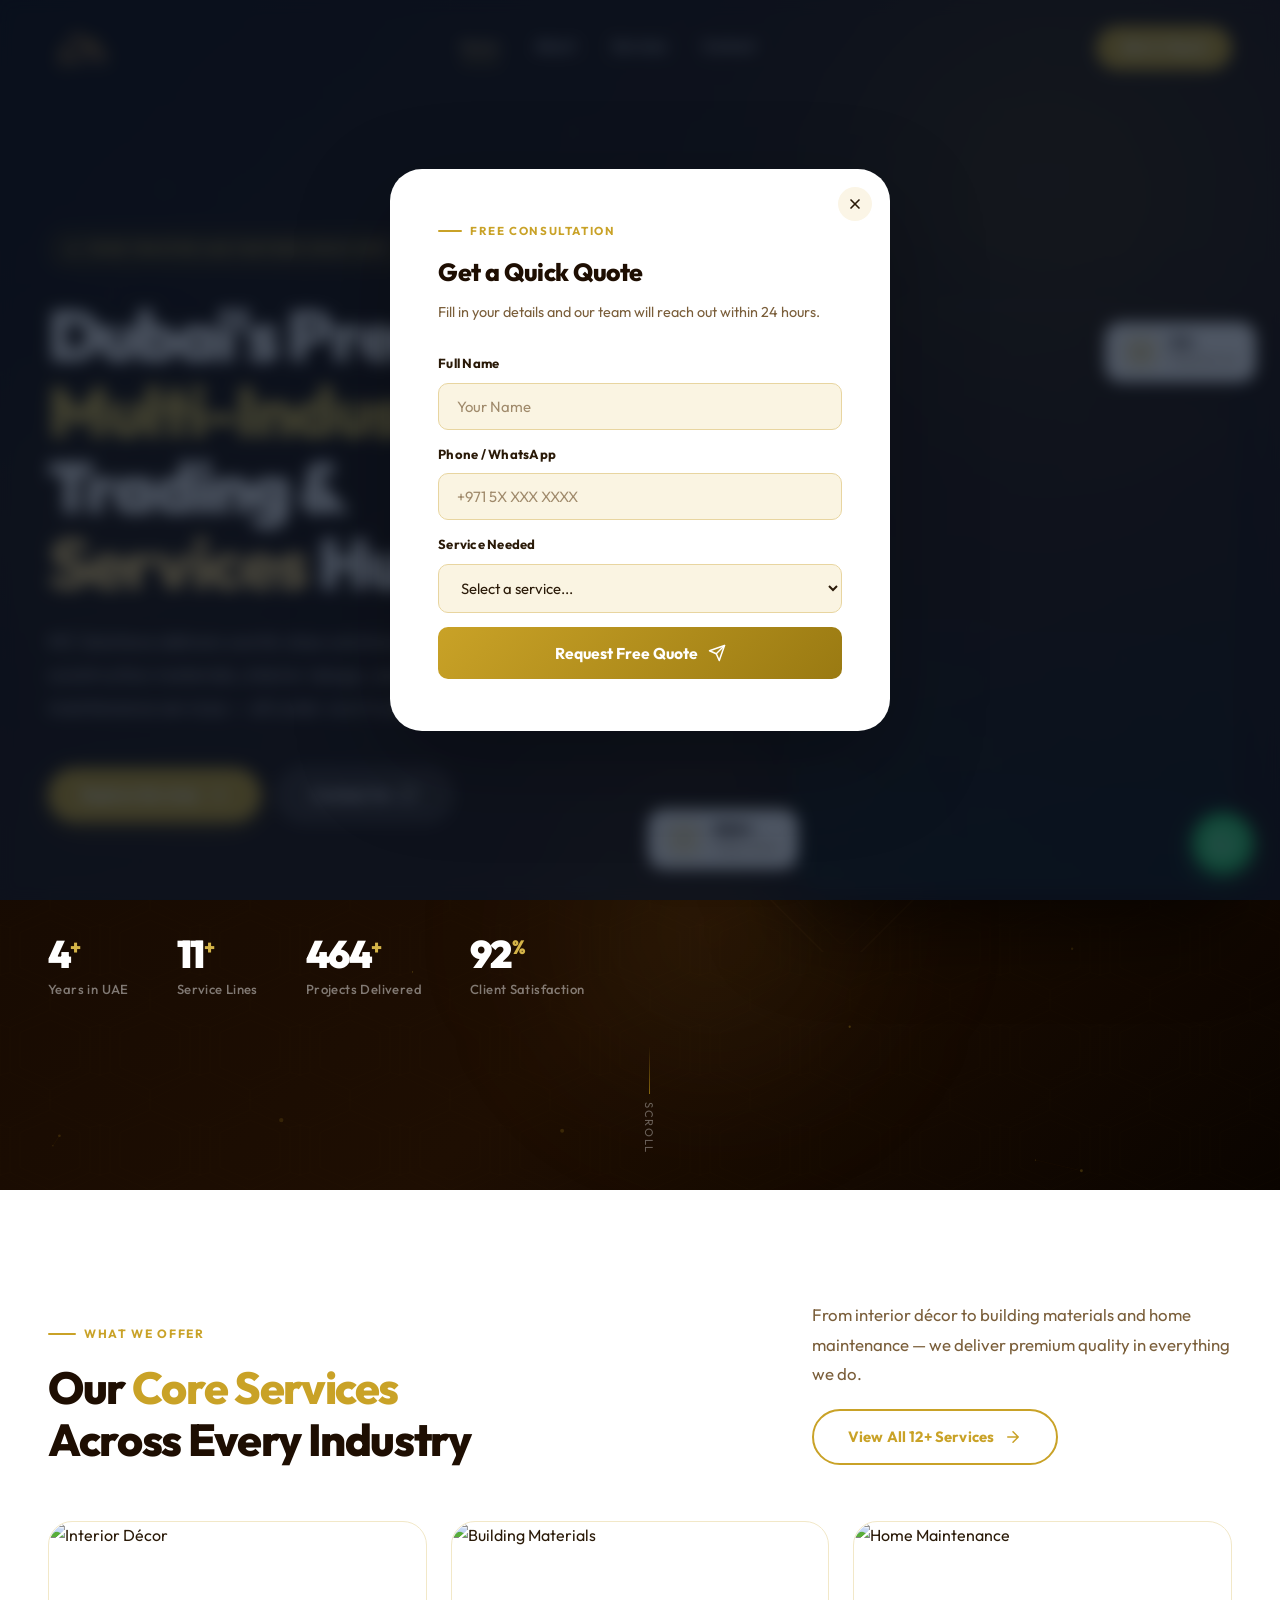
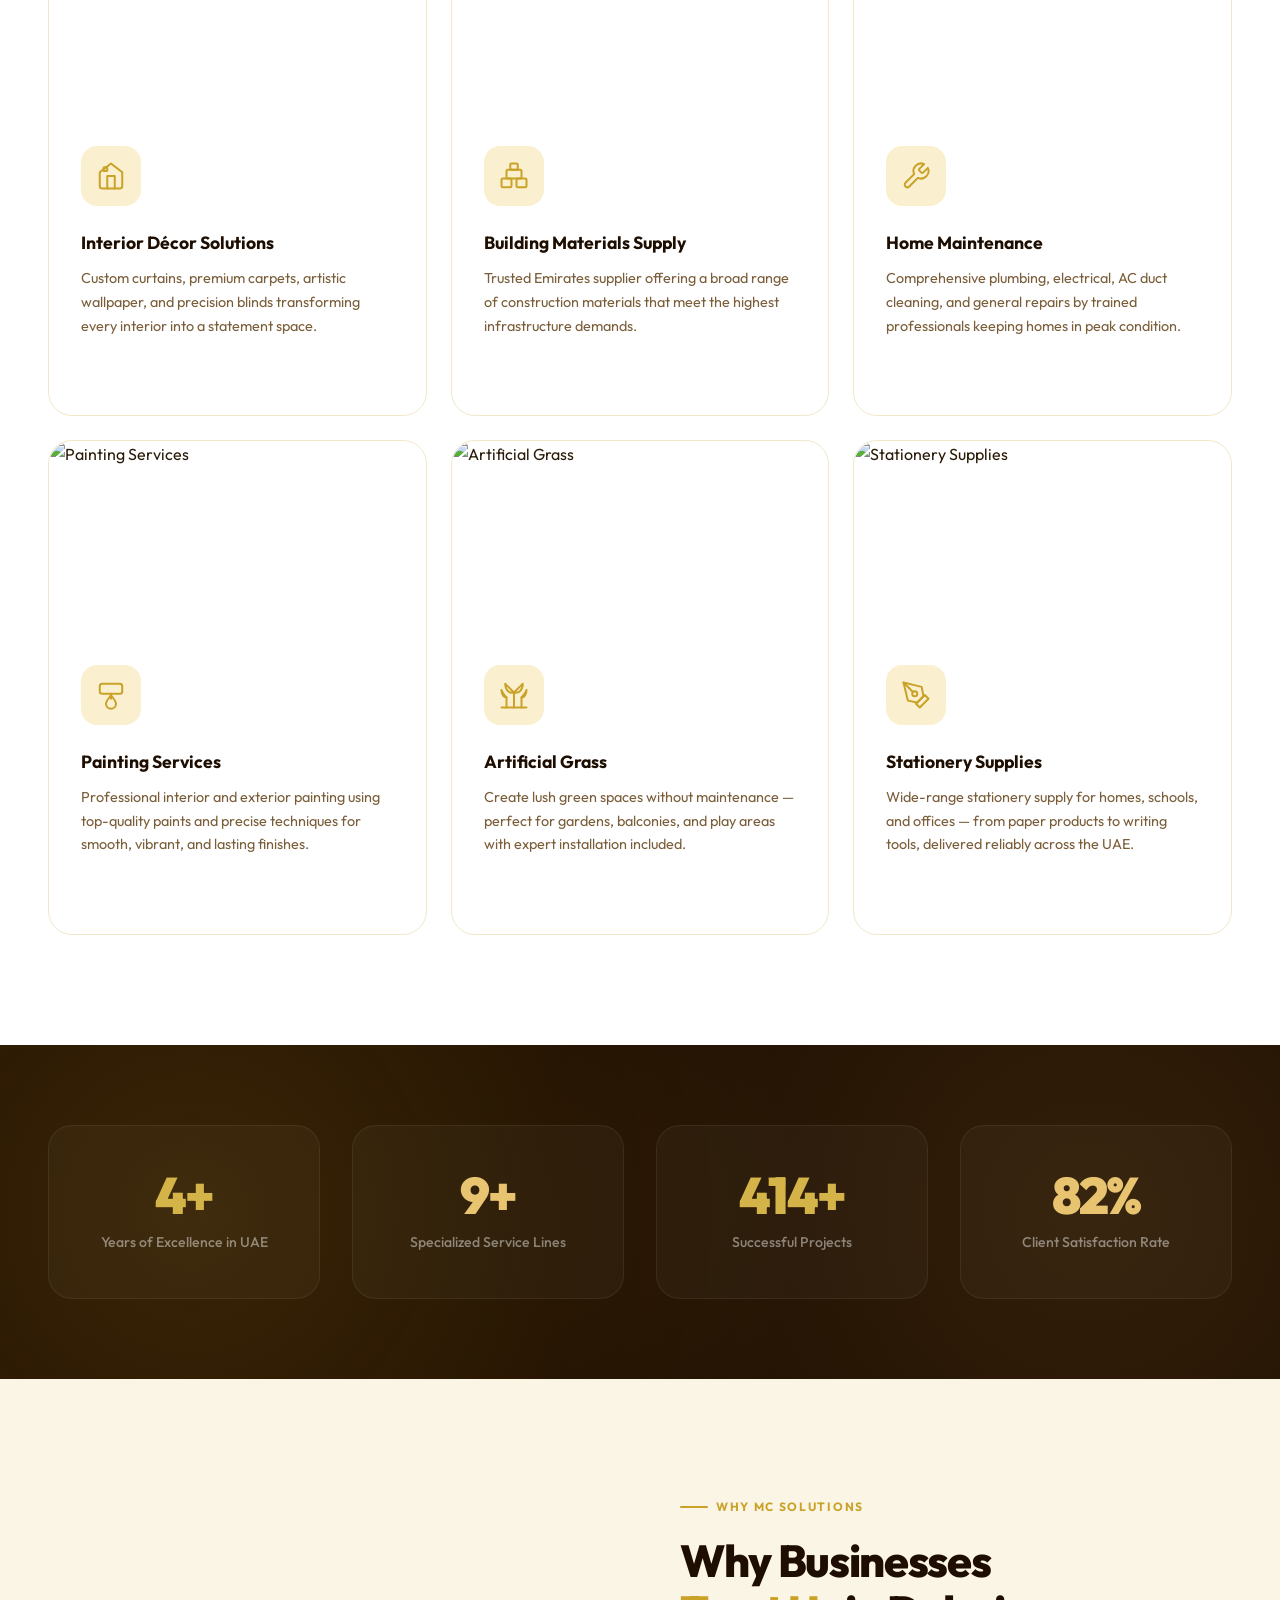
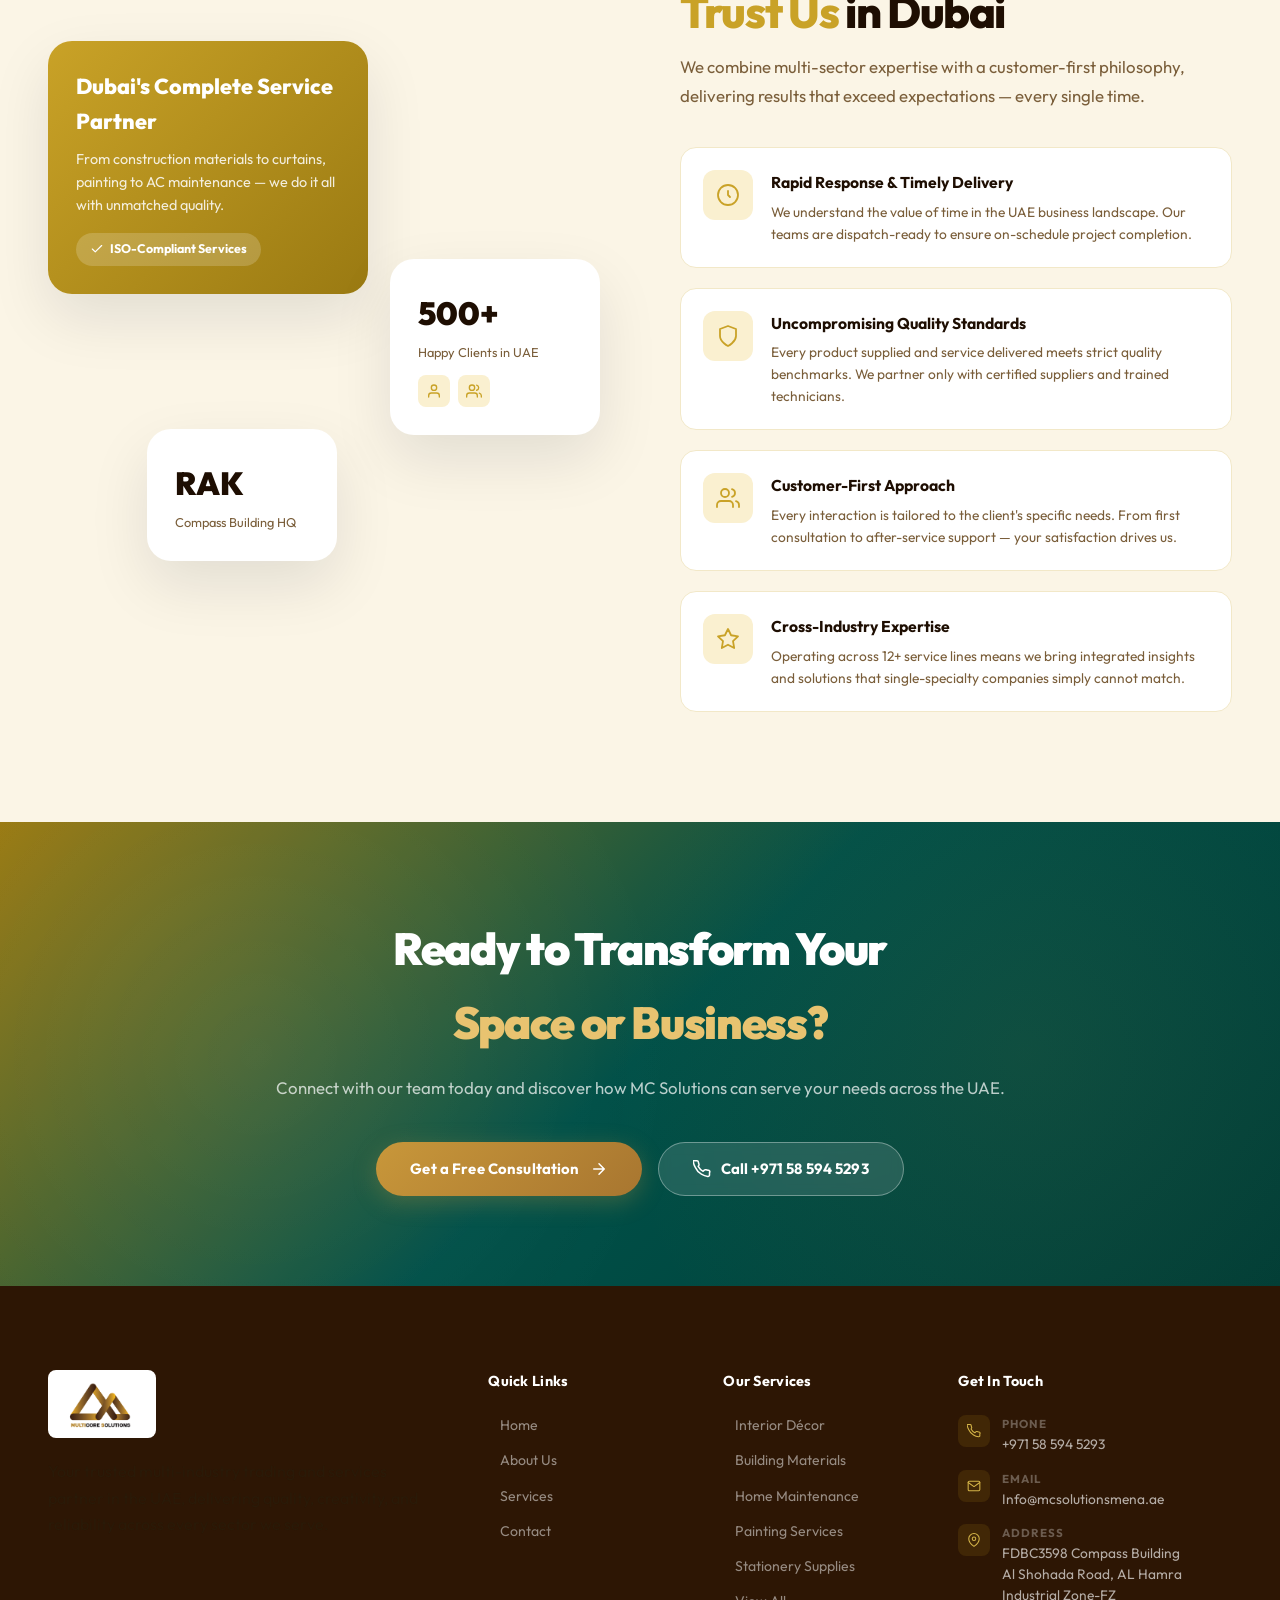
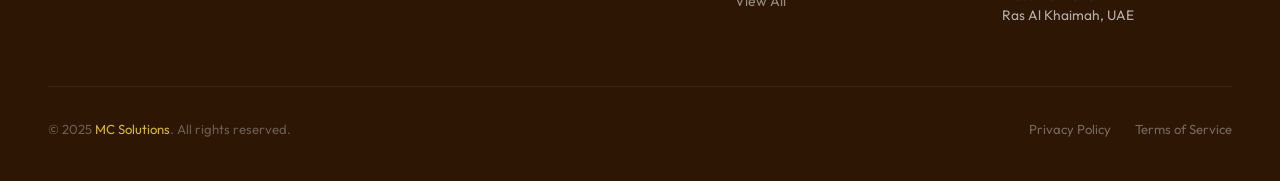
==== commit f5a3a9cf: "Rebrand colour scheme from teal/navy to gold/brown matching logo Replace all teal (#009688, #26A69A," ====
--- a/index.html
+++ b/index.html
@@ -58,9 +58,9 @@
   <!-- Geometric floating shapes -->
   <div class="geo-shape geo-1">
     <svg viewBox="0 0 280 280" fill="none" xmlns="http://www.w3.org/2000/svg">
-      <polygon points="140,4 272,72 272,208 140,276 8,208 8,72" stroke="#00968888" stroke-width="1.5" fill="none"/>
-      <polygon points="140,30 248,87 248,193 140,250 32,193 32,87" stroke="#00968844" stroke-width="1"/>
-      <polygon points="140,60 220,103 220,177 140,220 60,177 60,103" stroke="#00968833" stroke-width="0.8"/>
+      <polygon points="140,4 272,72 272,208 140,276 8,208 8,72" stroke="#C9A22788" stroke-width="1.5" fill="none"/>
+      <polygon points="140,30 248,87 248,193 140,250 32,193 32,87" stroke="#C9A22744" stroke-width="1"/>
+      <polygon points="140,60 220,103 220,177 140,220 60,177 60,103" stroke="#C9A22733" stroke-width="0.8"/>
       <circle cx="140" cy="140" r="20" stroke="#C8973A44" stroke-width="1"/>
     </svg>
   </div>
@@ -72,8 +72,8 @@
   </div>
   <div class="geo-shape geo-3">
     <svg viewBox="0 0 100 100" fill="none" xmlns="http://www.w3.org/2000/svg">
-      <polygon points="50,5 95,27.5 95,72.5 50,95 5,72.5 5,27.5" stroke="#00968888" stroke-width="1.5"/>
-      <polygon points="50,20 80,35 80,65 50,80 20,65 20,35" stroke="#00968844" stroke-width="1"/>
+      <polygon points="50,5 95,27.5 95,72.5 50,95 5,72.5 5,27.5" stroke="#C9A22788" stroke-width="1.5"/>
+      <polygon points="50,20 80,35 80,65 50,80 20,65 20,35" stroke="#C9A22744" stroke-width="1"/>
     </svg>
   </div>
   <div class="geo-shape geo-4">
--- a/css/style.css
+++ b/css/style.css
@@ -1,33 +1,33 @@
 /* =========================================================
-   Aqua Verde Global LLC — Main Stylesheet
-   Dubai, UAE
+   MC Solutions — Main Stylesheet
+   Ras Al Khaimah, UAE
    ========================================================= */
 
 @import url('https://fonts.googleapis.com/css2?family=Outfit:wght@300;400;500;600;700;800;900&display=swap');
 
 /* ============ VARIABLES ============ */
 :root {
-  --primary: #009688;
-  --primary-dark: #00796B;
-  --primary-light: #26A69A;
-  --primary-ultra: #E0F2F1;
+  --primary: #C9A227;
+  --primary-dark: #9A7A12;
+  --primary-light: #D4B448;
+  --primary-ultra: #FAF0D0;
   --gold: #C8973A;
   --gold-light: #E8C370;
-  --dark: #0A1628;
-  --dark-2: #0F2240;
-  --dark-3: #162B50;
-  --text: #1C2B3A;
-  --text-muted: #5B7A8A;
+  --dark: #1E0E02;
+  --dark-2: #2D1604;
+  --dark-3: #3E2308;
+  --text: #2A1A08;
+  --text-muted: #7A5E3A;
   --white: #FFFFFF;
-  --off-white: #FAFFFE;
-  --bg-light: #F0FAF9;
-  --bg-section: #F5FFFE;
-  --border: #CBE9E6;
-  --border-light: #E5F5F3;
-  --shadow-sm: 0 2px 12px rgba(0,150,136,0.08);
-  --shadow-md: 0 8px 32px rgba(0,150,136,0.12);
-  --shadow-lg: 0 20px 60px rgba(0,150,136,0.16);
-  --shadow-dark: rgba(10,22,40,0.12);
+  --off-white: #FFFDF5;
+  --bg-light: #FBF5E6;
+  --bg-section: #FAF4E2;
+  --border: #E8D5A0;
+  --border-light: #F2E8C8;
+  --shadow-sm: 0 2px 12px rgba(180,140,20,0.08);
+  --shadow-md: 0 8px 32px rgba(180,140,20,0.12);
+  --shadow-lg: 0 20px 60px rgba(180,140,20,0.16);
+  --shadow-dark: rgba(30,14,2,0.12);
   --font: 'Outfit', sans-serif;
   --radius-xs: 6px;
   --radius-sm: 10px;
@@ -112,7 +112,7 @@
   border-radius: 12px;
   display: flex; align-items: center; justify-content: center;
   flex-shrink: 0;
-  box-shadow: 0 4px 16px rgba(0,150,136,0.35);
+  box-shadow: 0 4px 16px rgba(180,140,20,0.35);
 }
 .nav-logo-icon svg { width:26px; height:26px; }
 .nav-wordmark { display:flex; flex-direction:column; line-height:1.1; }
@@ -177,7 +177,7 @@
 .nav-cta:hover {
   background: var(--primary-dark);
   transform: translateY(-2px);
-  box-shadow: 0 8px 24px rgba(0,150,136,0.35);
+  box-shadow: 0 8px 24px rgba(180,140,20,0.35);
 }
 .nav-cta::after { display:none !important; }
 
@@ -290,11 +290,11 @@
 .btn-primary {
   background: var(--primary);
   color: white;
-  box-shadow: 0 6px 24px rgba(0,150,136,0.3);
+  box-shadow: 0 6px 24px rgba(180,140,20,0.3);
 }
 .btn-primary:hover {
   background: var(--primary-dark);
-  box-shadow: 0 12px 40px rgba(0,150,136,0.4);
+  box-shadow: 0 12px 40px rgba(180,140,20,0.4);
   transform: translateY(-2px);
 }
 
@@ -356,10 +356,10 @@
   inset: 0;
   background: linear-gradient(
     135deg,
-    #040E1E 0%,
-    #0B2035 30%,
-    #0C2D28 65%,
-    #071A16 100%
+    #0A0400 0%,
+    #160A02 30%,
+    #1E0E02 65%,
+    #0A0400 100%
   );
 }
 
@@ -368,7 +368,7 @@
   position: absolute;
   inset: 0;
   opacity: 0.04;
-  background-image: url("data:image/svg+xml,%3Csvg xmlns='http://www.w3.org/2000/svg' width='100' height='100'%3E%3Cg fill='none' stroke='%2300968880' stroke-width='0.5'%3E%3Cpolygon points='50,0 100,25 100,75 50,100 0,75 0,25'/%3E%3Cpolygon points='50,10 90,27.5 90,72.5 50,90 10,72.5 10,27.5'/%3E%3Cpolygon points='50,20 80,32.5 80,67.5 50,80 20,67.5 20,32.5'/%3E%3Cline x1='50' y1='0' x2='50' y2='10'/%3E%3Cline x1='100' y1='25' x2='90' y2='27.5'/%3E%3Cline x1='100' y1='75' x2='90' y2='72.5'/%3E%3Cline x1='50' y1='100' x2='50' y2='90'/%3E%3Cline x1='0' y1='75' x2='10' y2='72.5'/%3E%3Cline x1='0' y1='25' x2='10' y2='27.5'/%3E%3C/g%3E%3C/svg%3E");
+  background-image: url("data:image/svg+xml,%3Csvg xmlns='http://www.w3.org/2000/svg' width='100' height='100'%3E%3Cg fill='none' stroke='%23C9A22780' stroke-width='0.5'%3E%3Cpolygon points='50,0 100,25 100,75 50,100 0,75 0,25'/%3E%3Cpolygon points='50,10 90,27.5 90,72.5 50,90 10,72.5 10,27.5'/%3E%3Cpolygon points='50,20 80,32.5 80,67.5 50,80 20,67.5 20,32.5'/%3E%3Cline x1='50' y1='0' x2='50' y2='10'/%3E%3Cline x1='100' y1='25' x2='90' y2='27.5'/%3E%3Cline x1='100' y1='75' x2='90' y2='72.5'/%3E%3Cline x1='50' y1='100' x2='50' y2='90'/%3E%3Cline x1='0' y1='75' x2='10' y2='72.5'/%3E%3Cline x1='0' y1='25' x2='10' y2='27.5'/%3E%3C/g%3E%3C/svg%3E");
   background-size: 100px 100px;
   animation: patternDrift 40s linear infinite;
 }
@@ -388,7 +388,7 @@
 .hero-glow-1 {
   width: 600px; height: 600px;
   top: -10%; right: -5%;
-  background: radial-gradient(circle, rgba(0,150,136,0.18) 0%, transparent 70%);
+  background: radial-gradient(circle, rgba(180,140,20,0.18) 0%, transparent 70%);
   animation: orbPulse 8s ease-in-out infinite;
 }
 .hero-glow-2 {
@@ -400,7 +400,7 @@
 .hero-glow-3 {
   width: 300px; height: 300px;
   top: 30%; left: -5%;
-  background: radial-gradient(circle, rgba(0,150,136,0.1) 0%, transparent 70%);
+  background: radial-gradient(circle, rgba(180,140,20,0.1) 0%, transparent 70%);
   animation: orbPulse 12s ease-in-out infinite 4s;
 }
 @keyframes orbPulse {
@@ -461,9 +461,9 @@
   display: inline-flex;
   align-items: center;
   gap: 10px;
-  background: rgba(0,150,136,0.12);
-  border: 1px solid rgba(0,150,136,0.28);
-  color: #4DD9CB;
+  background: rgba(180,140,20,0.12);
+  border: 1px solid rgba(180,140,20,0.28);
+  color: var(--primary-light);
   padding: 8px 20px;
   border-radius: var(--radius-full);
   font-size: 0.78rem;
@@ -493,7 +493,7 @@
   margin-bottom: 24px;
   animation: fadeUp 0.8s ease 0.15s both;
 }
-.hero-title .hl { color: #4DD9CB; }
+.hero-title .hl { color: var(--primary-light); }
 .hero-title .gld { color: var(--gold-light); }
 
 .hero-sub {
@@ -562,7 +562,7 @@
 }
 .hero-scroll-line {
   width: 1px; height: 48px;
-  background: linear-gradient(to bottom, transparent, rgba(0,150,136,0.7));
+  background: linear-gradient(to bottom, transparent, rgba(180,140,20,0.7));
   animation: scrollPulse 2s ease-in-out infinite;
 }
 @keyframes scrollPulse {
@@ -608,7 +608,7 @@
   content: '';
   position: absolute;
   inset: 0;
-  background: linear-gradient(135deg, var(--primary-ultra) 0%, rgba(0,150,136,0.02) 60%);
+  background: linear-gradient(135deg, var(--primary-ultra) 0%, rgba(180,140,20,0.02) 60%);
   opacity: 0;
   transition: opacity var(--transition);
 }
@@ -698,7 +698,7 @@
   position: absolute;
   inset: 0;
   background-image:
-    radial-gradient(circle at 15% 50%, rgba(0,150,136,0.18) 0%, transparent 55%),
+    radial-gradient(circle at 15% 50%, rgba(180,140,20,0.18) 0%, transparent 55%),
     radial-gradient(circle at 85% 50%, rgba(200,151,58,0.12) 0%, transparent 50%);
 }
 .stats-inner {
@@ -716,8 +716,8 @@
   transition: all var(--transition);
 }
 .stat-block:hover {
-  background: rgba(0,150,136,0.1);
-  border-color: rgba(0,150,136,0.25);
+  background: rgba(180,140,20,0.1);
+  border-color: rgba(180,140,20,0.25);
   transform: translateY(-4px);
 }
 .stat-num {
@@ -920,7 +920,7 @@
 .foot-contact-item { display:flex; gap:12px; align-items:flex-start; }
 .fci-icon {
   width:32px; height:32px; min-width:32px;
-  background:rgba(0,150,136,0.15);
+  background:rgba(180,140,20,0.15);
   border-radius:8px;
   display:flex; align-items:center; justify-content:center;
   margin-top:1px;
@@ -1006,7 +1006,7 @@
   line-height:1.1;
   margin-bottom:16px;
 }
-.ph-title em { font-style:normal; color:#4DD9CB; }
+.ph-title em { font-style:normal; color:var(--primary-light); }
 .ph-desc {
   font-size:1.05rem;
   color:rgba(255,255,255,0.6);
@@ -1184,11 +1184,11 @@
   background:white;
   border-radius:var(--radius-md);
   display:flex; align-items:center; justify-content:center;
-  box-shadow:0 8px 30px rgba(0,150,136,0.15);
+  box-shadow:0 8px 30px rgba(180,140,20,0.15);
   position:relative; z-index:1;
   transition:all var(--transition);
 }
-.sf-card:hover .sf-top-icon { background:var(--primary); box-shadow:0 12px 40px rgba(0,150,136,0.4); }
+.sf-card:hover .sf-top-icon { background:var(--primary); box-shadow:0 12px 40px rgba(180,140,20,0.4); }
 .sf-top-icon svg { width:40px; height:40px; stroke:var(--primary); transition:stroke var(--transition); }
 .sf-card:hover .sf-top-icon svg { stroke:white; }
 .sf-body { padding:28px; }
@@ -1264,7 +1264,7 @@
 .form-inp:focus, .form-sel:focus, .form-txt:focus {
   border-color:var(--primary);
   background:white;
-  box-shadow:0 0 0 3px rgba(0,150,136,0.1);
+  box-shadow:0 0 0 3px rgba(180,140,20,0.1);
 }
 .form-txt { resize:vertical; min-height:120px; }
 .form-sub {
@@ -1277,7 +1277,7 @@
   transition:all var(--transition);
   display:flex; align-items:center; justify-content:center; gap:10px;
 }
-.form-sub:hover { transform:translateY(-2px); box-shadow:0 12px 32px rgba(0,150,136,0.4); }
+.form-sub:hover { transform:translateY(-2px); box-shadow:0 12px 32px rgba(180,140,20,0.4); }
 .form-sub svg { width:18px; height:18px; stroke:white; }
 
 /* ============ REVEAL ANIMATIONS ============ */
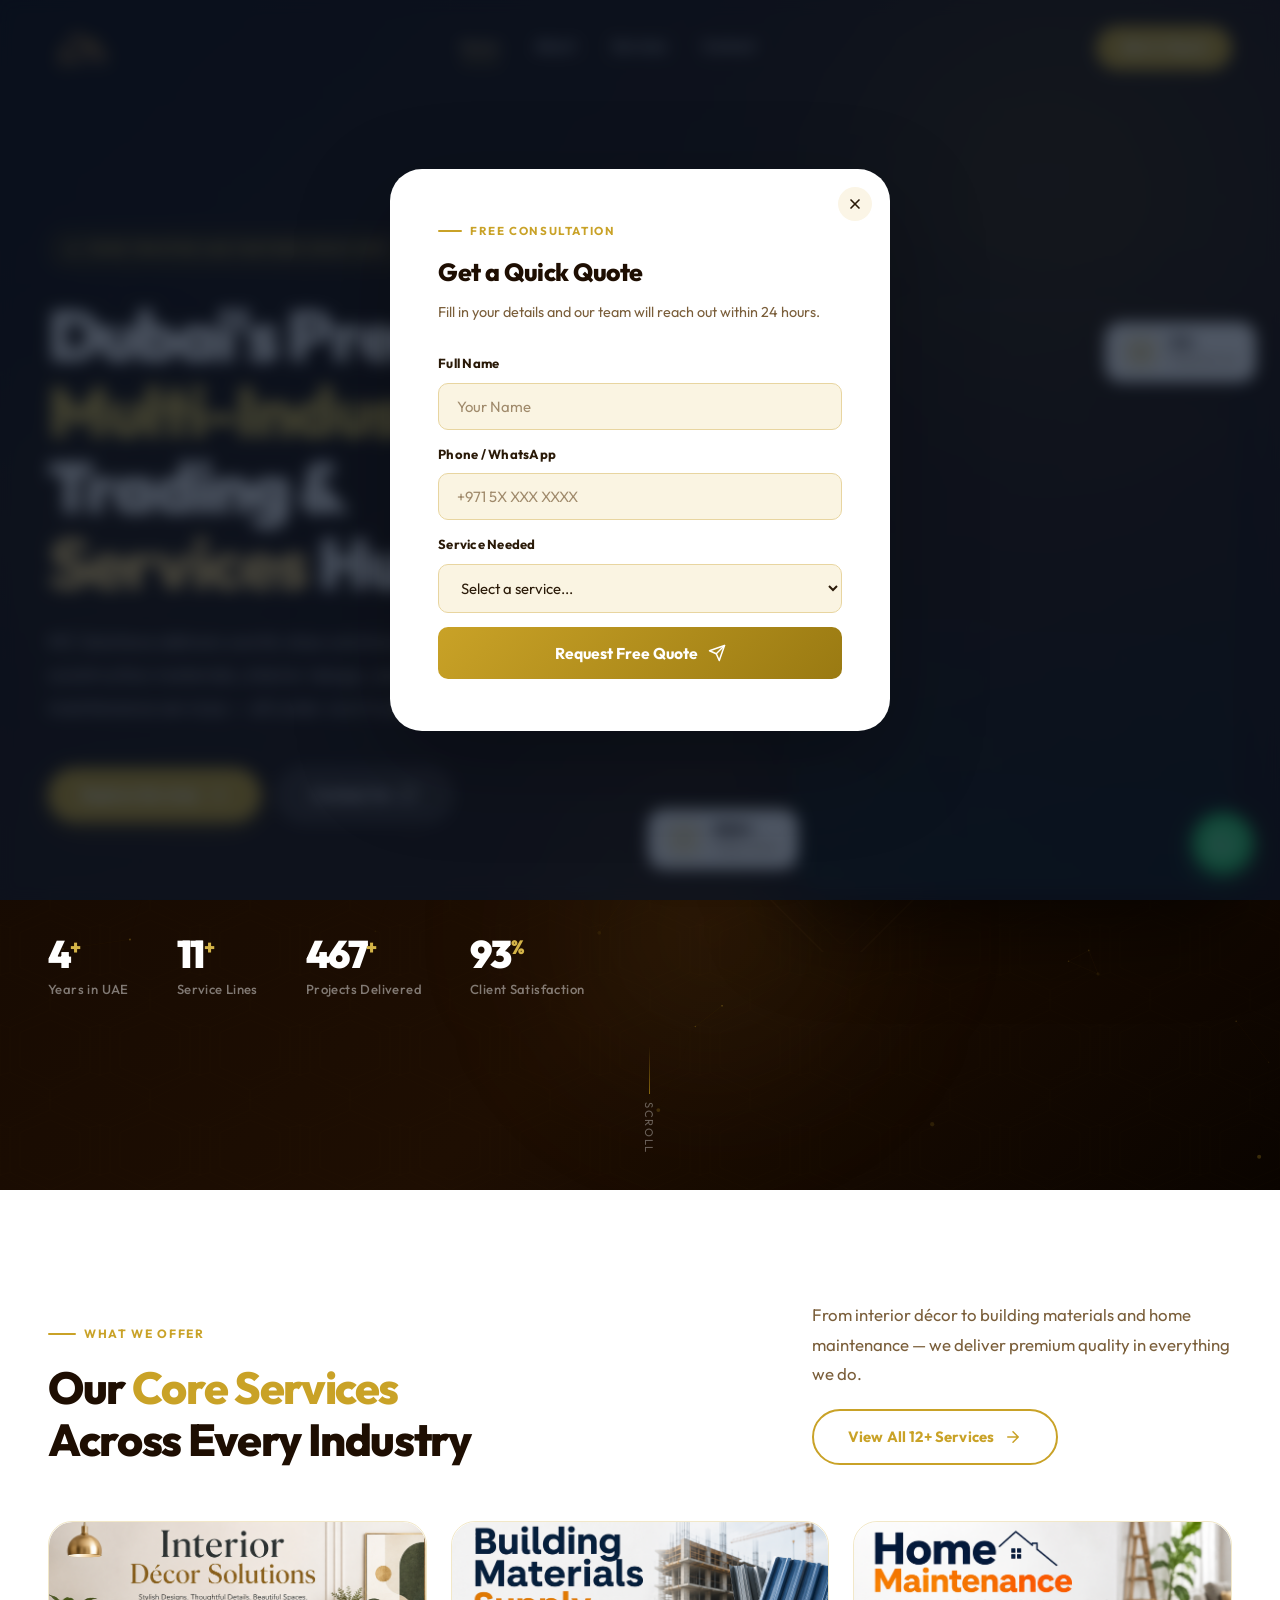
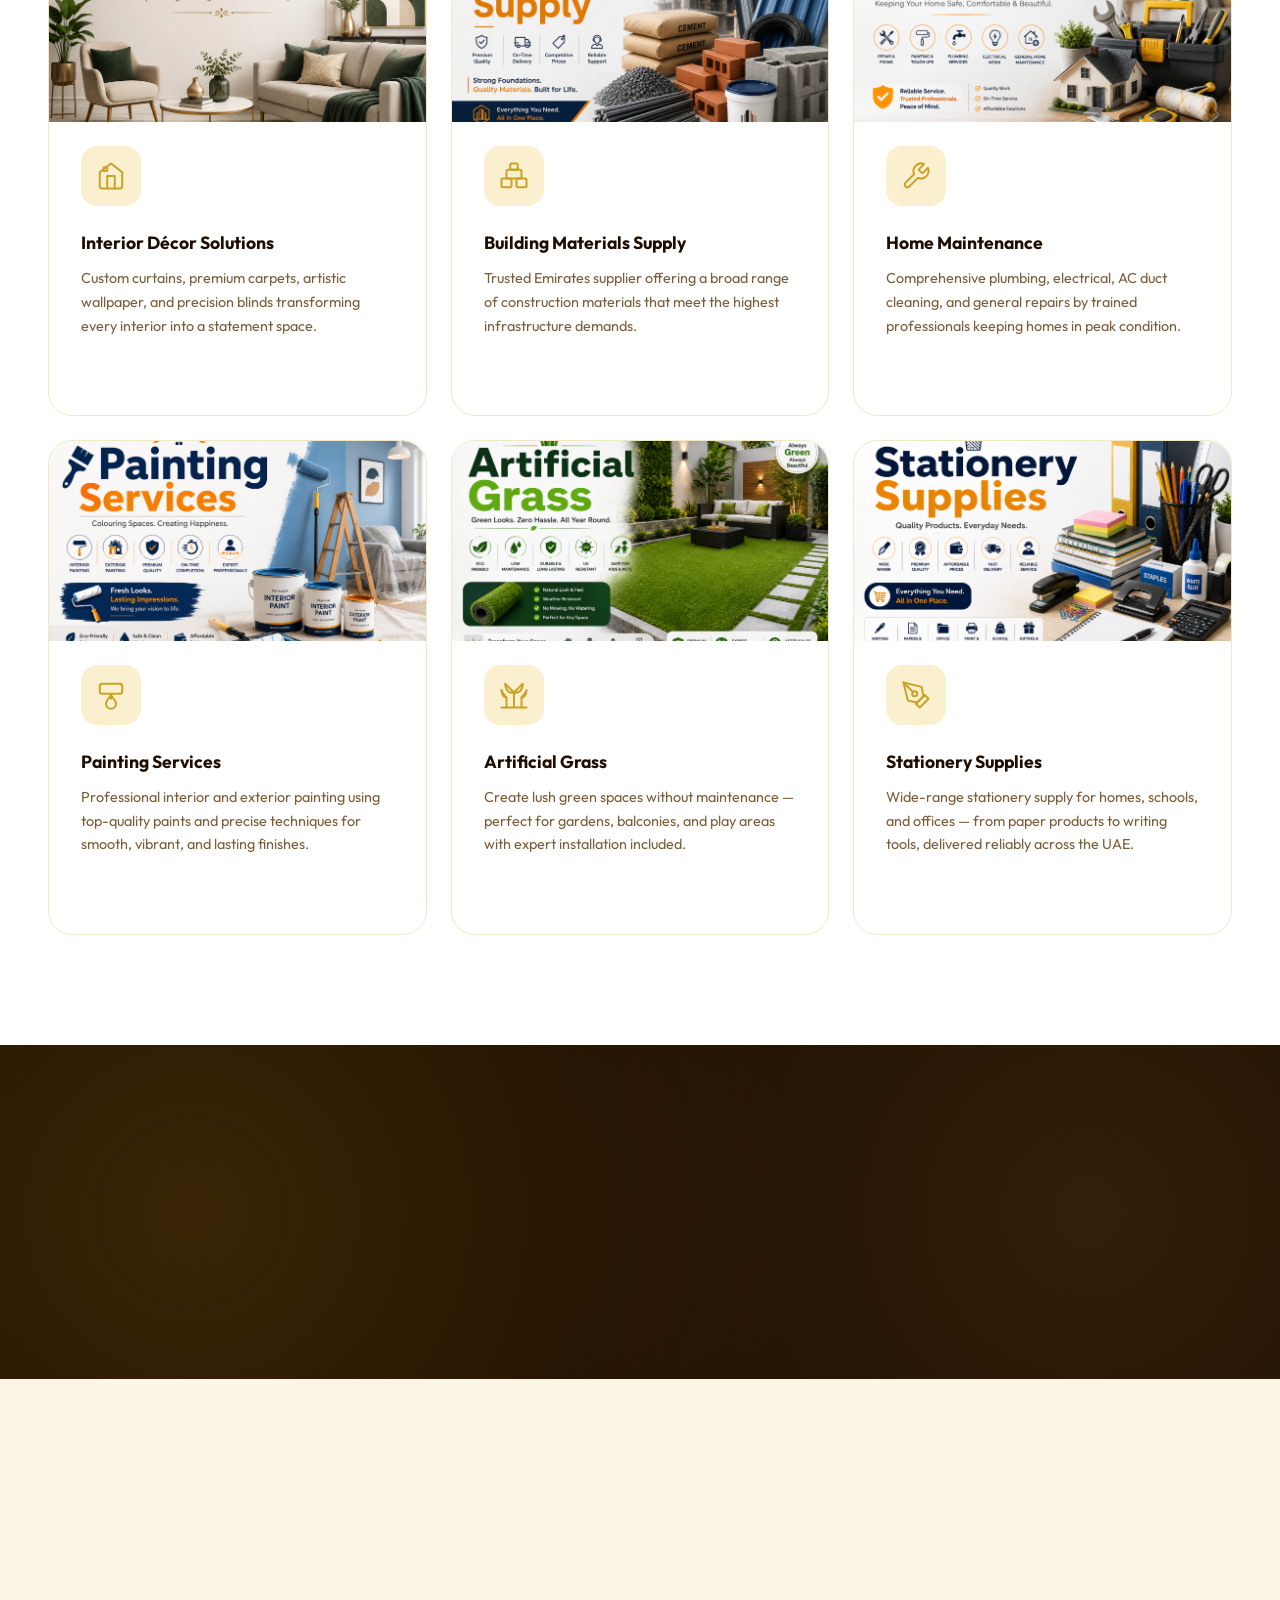
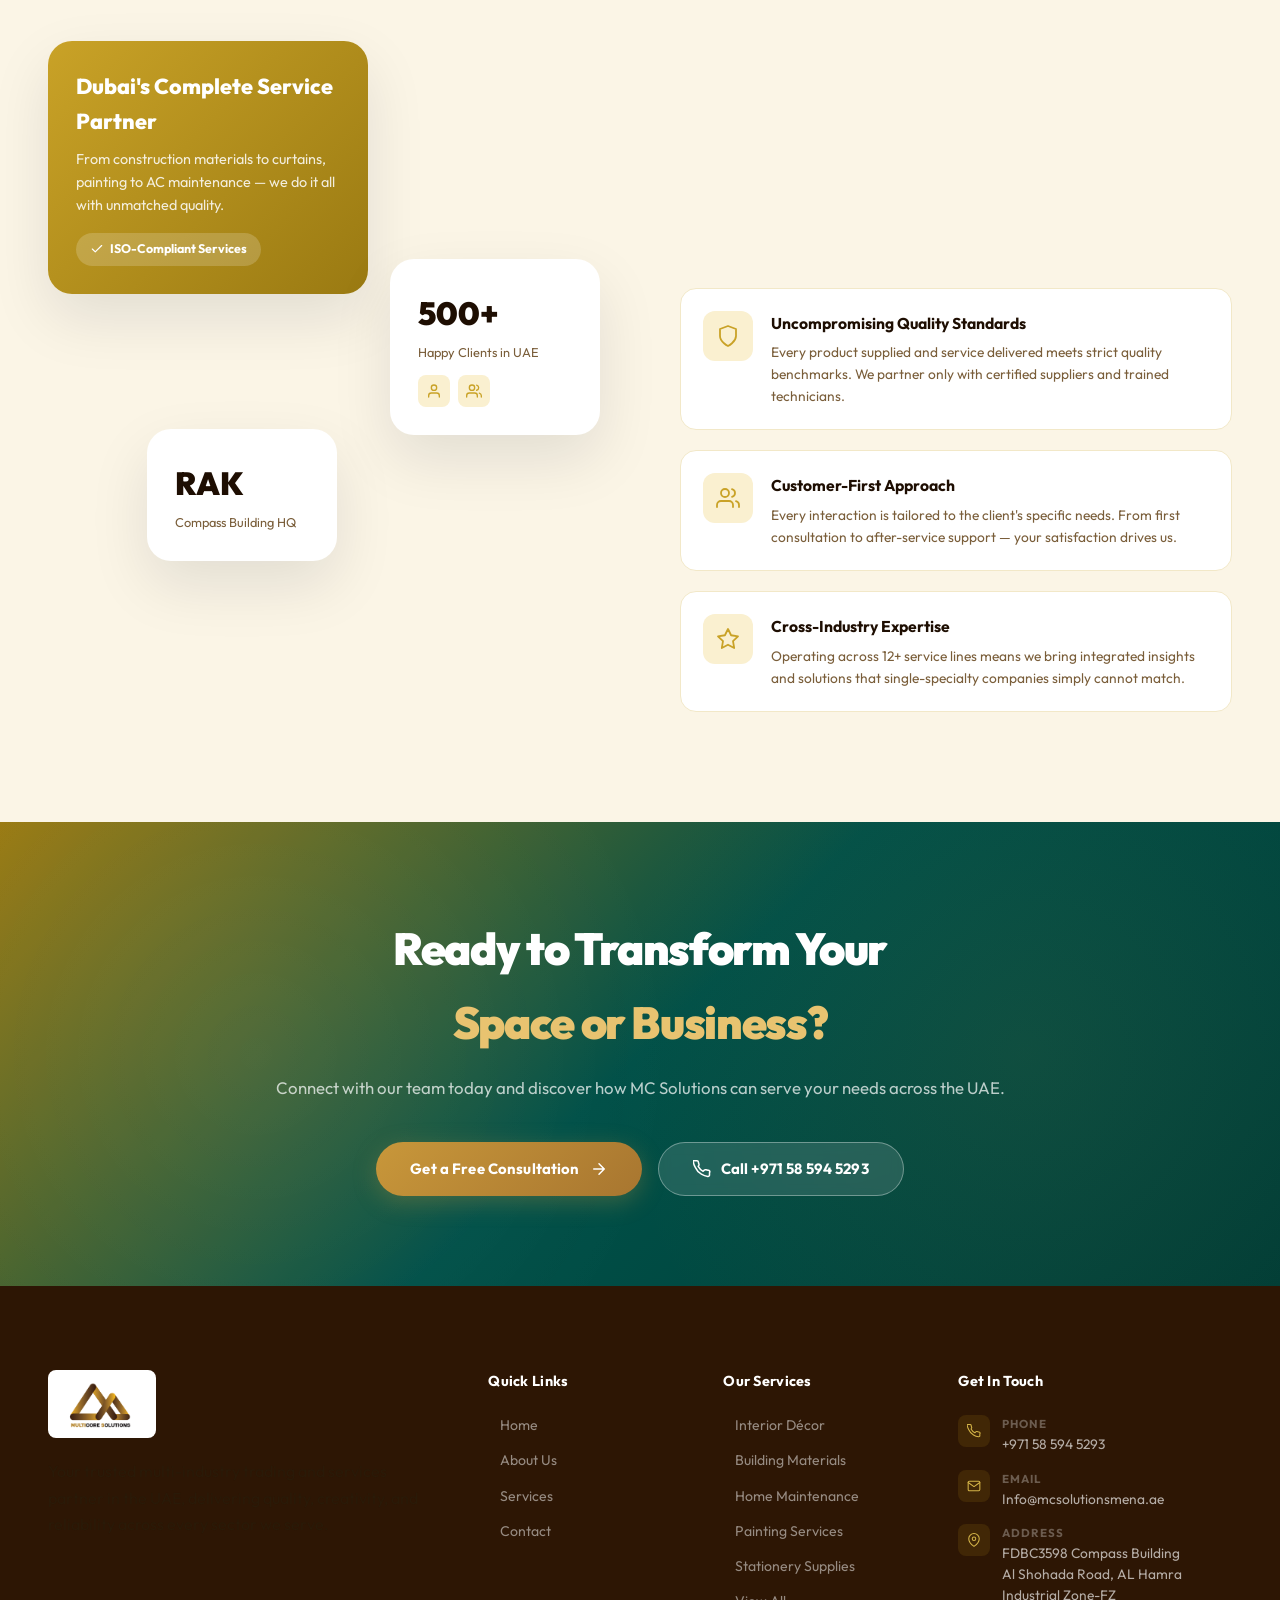
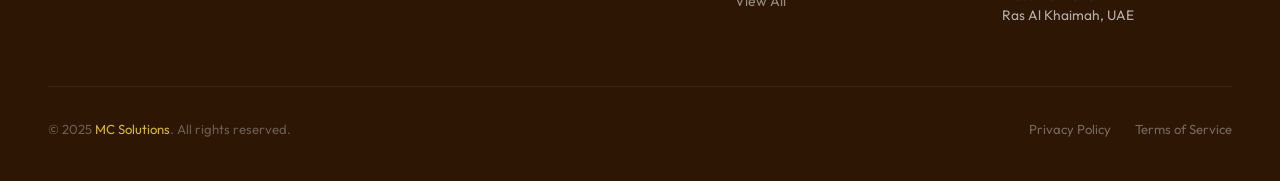
==== commit afbc7ba1: "Replace Unsplash stock images with real service photos Swap all CDN placeholder images on the home p" ====
--- a/index.html
+++ b/index.html
@@ -184,7 +184,7 @@
       <!-- Interior Décor -->
       <div class="svc-card reveal d1">
         <div class="svc-img-wrap">
-          <img class="svc-img" src="https://images.unsplash.com/photo-1555041469-a586c61ea9bc?auto=format&fit=crop&w=700&q=75" alt="Interior Décor" loading="lazy"/>
+          <img class="svc-img" src="Services%20Images/Interior%20D%C3%A9cor%20Solutions.png" alt="Interior Décor" loading="lazy"/>
         </div>
         <div class="svc-icon">
           <svg viewBox="0 0 24 24"><path d="M3 9l9-7 9 7v11a2 2 0 01-2 2H5a2 2 0 01-2-2V9z"/><path d="M9 22V12h6v10"/><rect x="6" y="5" width="3" height="3" rx="0.5"/></svg>
@@ -197,7 +197,7 @@
       <!-- Building Materials -->
       <div class="svc-card reveal d2">
         <div class="svc-img-wrap">
-          <img class="svc-img" src="https://images.unsplash.com/photo-1504307651254-35680f356dfd?auto=format&fit=crop&w=700&q=75" alt="Building Materials" loading="lazy"/>
+          <img class="svc-img" src="Services%20Images/Building%20Materials%20Supply.png" alt="Building Materials" loading="lazy"/>
         </div>
         <div class="svc-icon">
           <svg viewBox="0 0 24 24"><rect x="2" y="14" width="8" height="7" rx="1"/><rect x="14" y="14" width="8" height="7" rx="1"/><rect x="6" y="7" width="12" height="7" rx="1"/><rect x="9" y="2" width="6" height="5" rx="1"/></svg>
@@ -210,7 +210,7 @@
       <!-- Home Maintenance -->
       <div class="svc-card reveal d3">
         <div class="svc-img-wrap">
-          <img class="svc-img" src="https://images.unsplash.com/photo-1581578731548-c64695cc6952?auto=format&fit=crop&w=700&q=75" alt="Home Maintenance" loading="lazy"/>
+          <img class="svc-img" src="Services%20Images/Home%20Maintenance.png" alt="Home Maintenance" loading="lazy"/>
         </div>
         <div class="svc-icon">
           <svg viewBox="0 0 24 24"><path d="M14.7 6.3a1 1 0 000 1.4l1.6 1.6a1 1 0 001.4 0l3.77-3.77a6 6 0 01-7.94 7.94l-6.91 6.91a2.12 2.12 0 01-3-3l6.91-6.91a6 6 0 017.94-7.94l-3.76 3.76z"/></svg>
@@ -223,7 +223,7 @@
       <!-- Painting -->
       <div class="svc-card reveal d4">
         <div class="svc-img-wrap">
-          <img class="svc-img" src="https://images.unsplash.com/photo-1562259929-b4e1fd3aef09?auto=format&fit=crop&w=700&q=75" alt="Painting Services" loading="lazy"/>
+          <img class="svc-img" src="Services%20Images/Painting%20Services.png" alt="Painting Services" loading="lazy"/>
         </div>
         <div class="svc-icon">
           <svg viewBox="0 0 24 24"><path d="M19 3H5a2 2 0 00-2 2v4a2 2 0 002 2h14a2 2 0 002-2V5a2 2 0 00-2-2z"/><path d="M12 11v4"/><path d="M8 19a4 4 0 008 0c0-2-2-4-4-7-2 3-4 5-4 7z"/></svg>
@@ -236,7 +236,7 @@
       <!-- Artificial Grass -->
       <div class="svc-card reveal d5">
         <div class="svc-img-wrap">
-          <img class="svc-img" src="https://images.unsplash.com/photo-1416879595882-3373a0480b5b?auto=format&fit=crop&w=700&q=75" alt="Artificial Grass" loading="lazy"/>
+          <img class="svc-img" src="Services%20Images/Artificial%20Grass.png" alt="Artificial Grass" loading="lazy"/>
         </div>
         <div class="svc-icon">
           <svg viewBox="0 0 24 24"><path d="M12 22V10"/><path d="M12 10C12 10 8 6 5 3c0 5 3 8 7 7"/><path d="M12 10C12 10 16 6 19 3c0 5-3 8-7 7"/><path d="M6 22V14"/><path d="M6 14C6 14 3 11 2 8c0 4 2 6 4 6"/><path d="M18 22V14"/><path d="M18 14C18 14 21 11 22 8c0 4-2 6-4 6"/><line x1="2" y1="22" x2="22" y2="22"/></svg>
@@ -249,7 +249,7 @@
       <!-- Stationery Supplies -->
       <div class="svc-card reveal d6">
         <div class="svc-img-wrap">
-          <img class="svc-img" src="https://images.unsplash.com/photo-1455390582262-044cdead277a?auto=format&fit=crop&w=700&q=75" alt="Stationery Supplies" loading="lazy"/>
+          <img class="svc-img" src="Services%20Images/Stationery%20Supplies.png" alt="Stationery Supplies" loading="lazy"/>
         </div>
         <div class="svc-icon">
           <svg viewBox="0 0 24 24"><path d="M12 19l7-7 3 3-7 7-3-3z"/><path d="M18 13l-1.5-7.5L2 2l3.5 14.5L13 18l5-5z"/><path d="M2 2l7.586 7.586"/><circle cx="11" cy="11" r="2"/></svg>
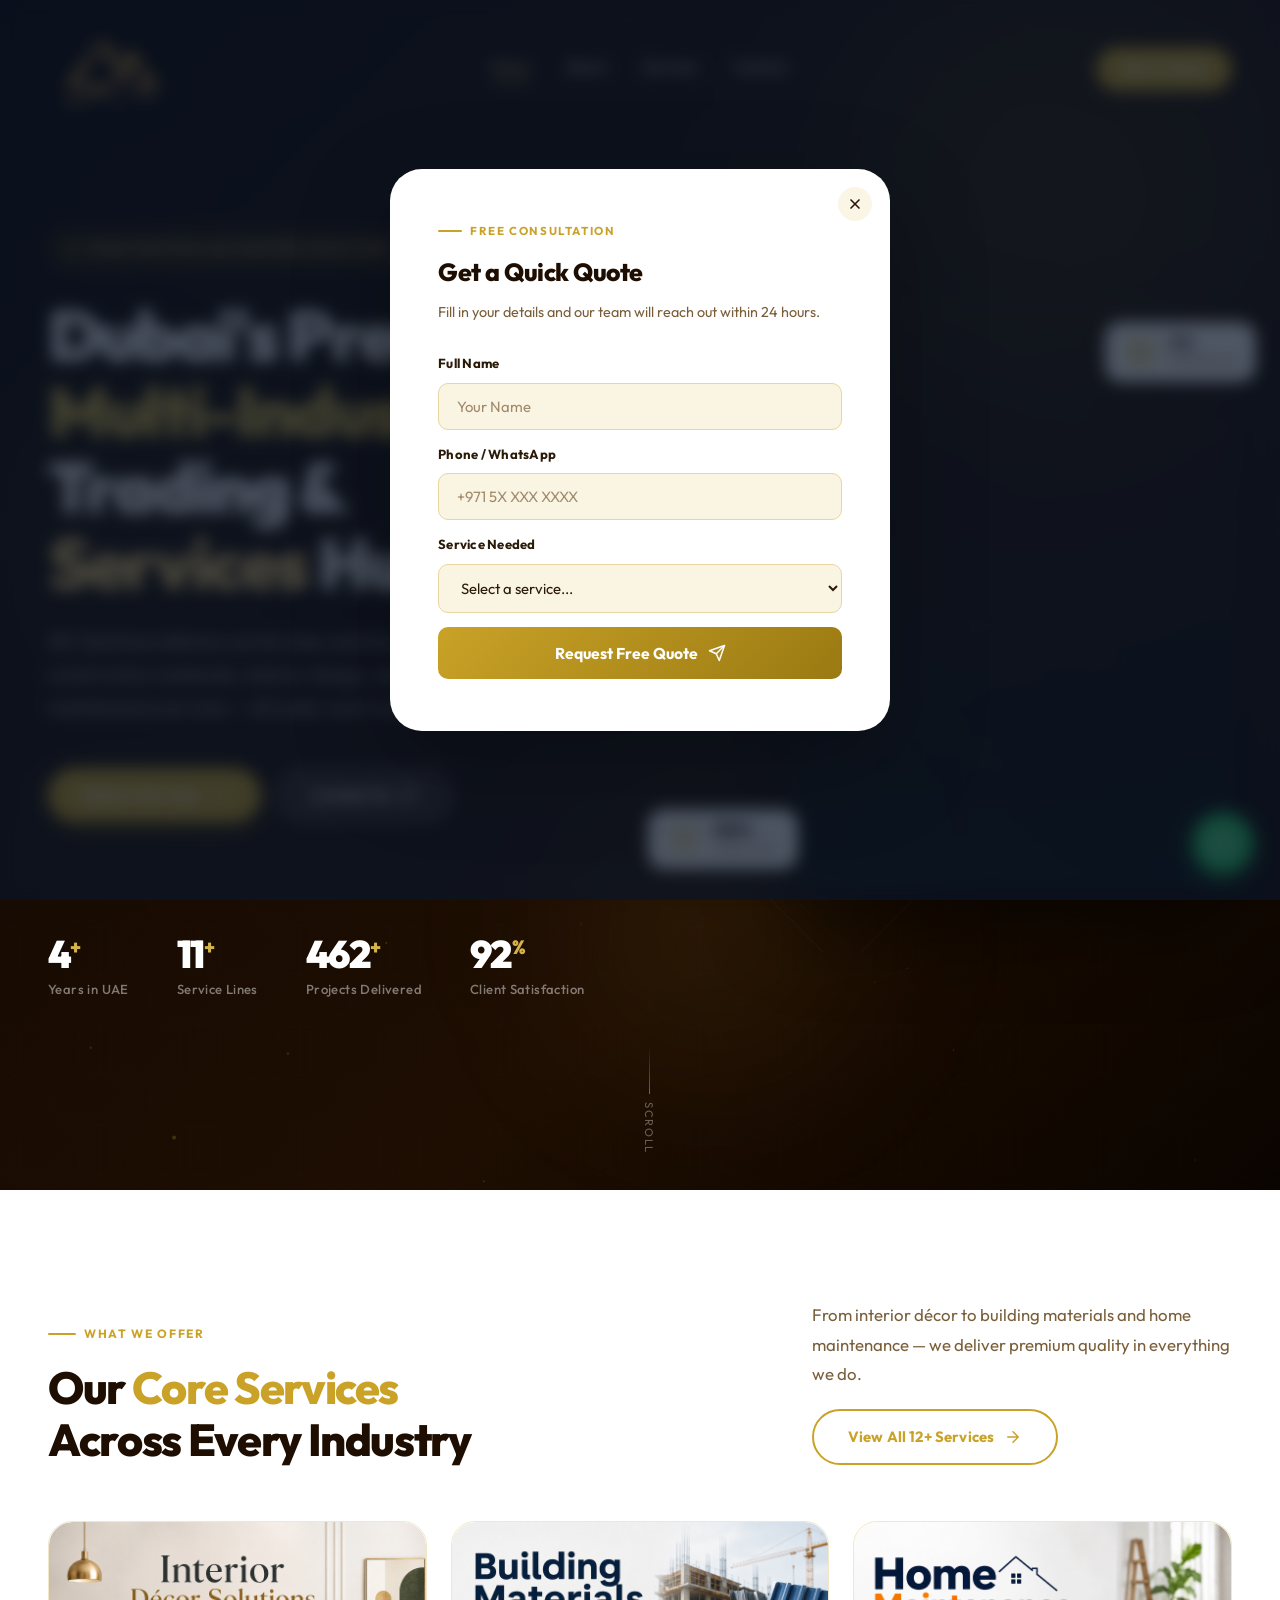
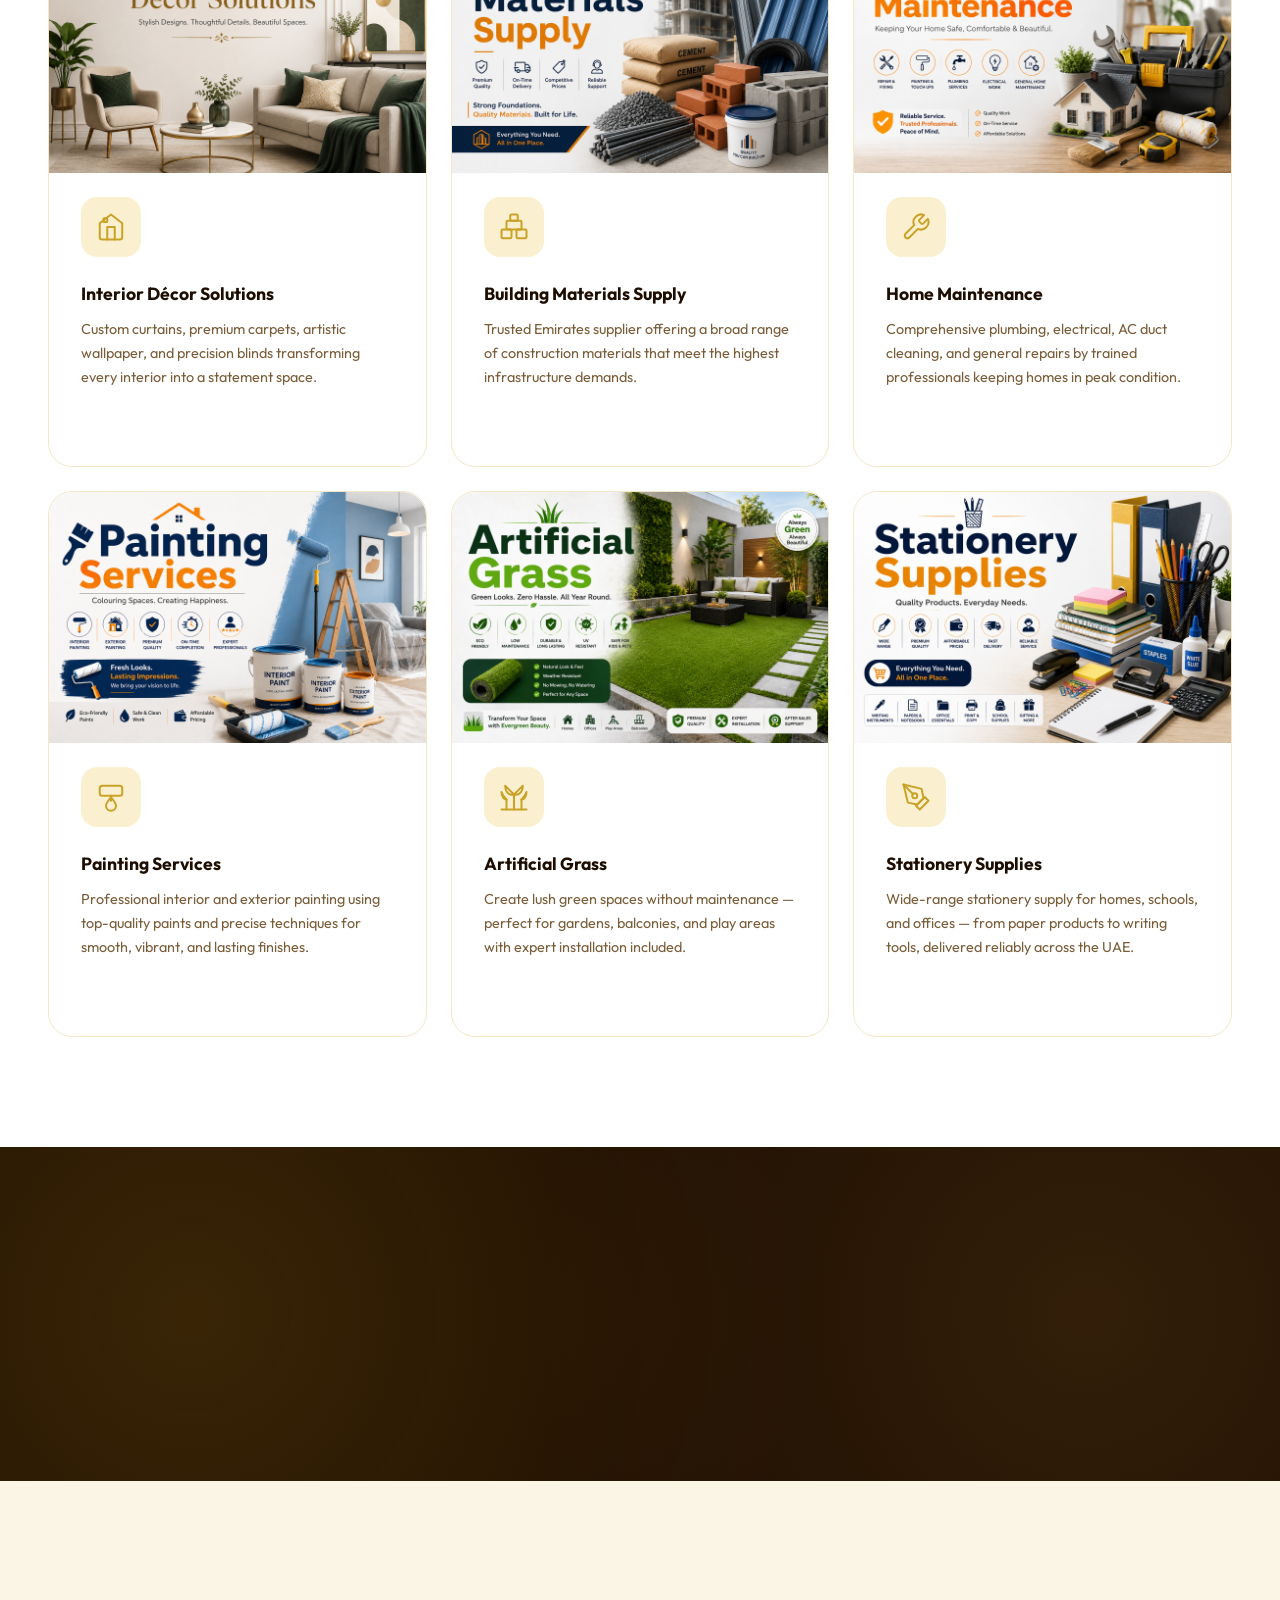
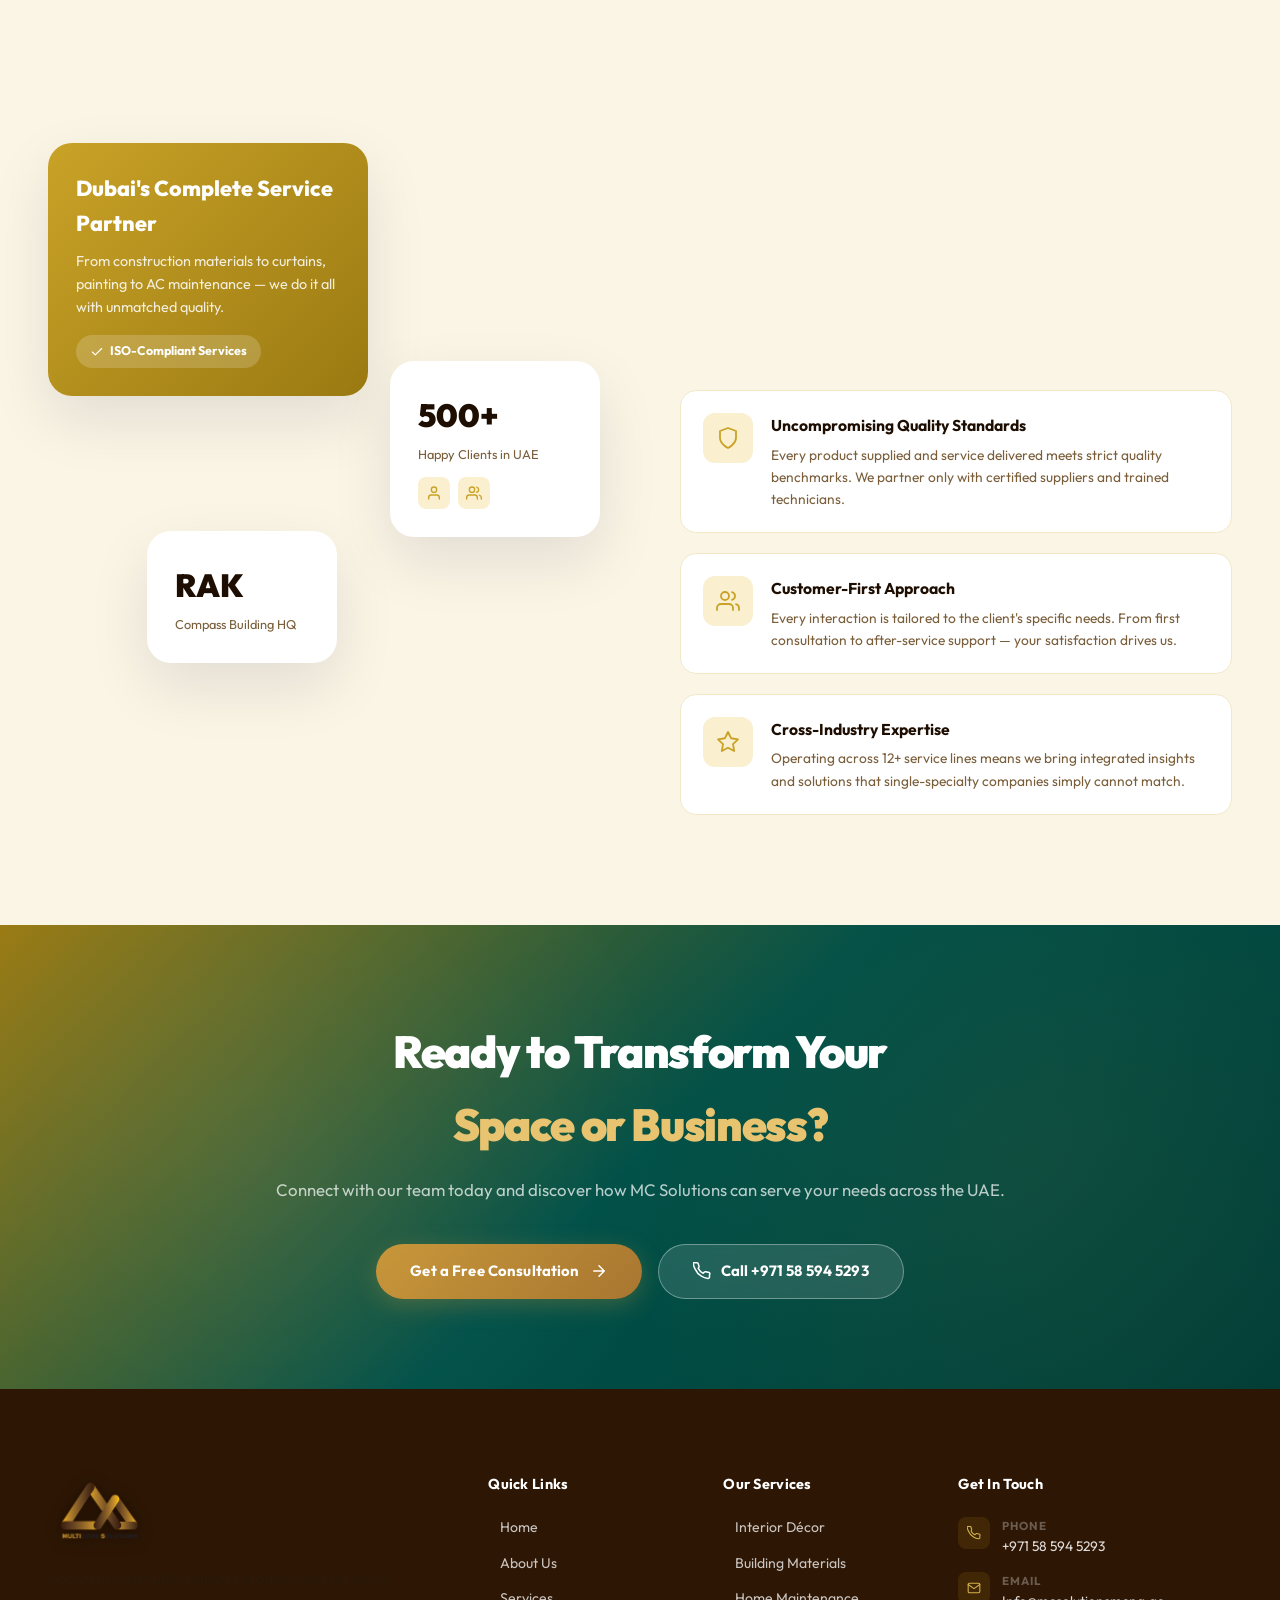
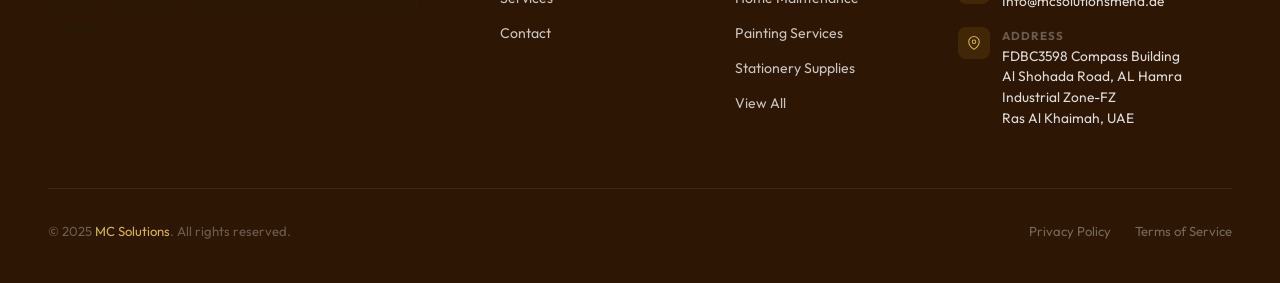
==== commit b4be166f: "Remove white background from header/footer logo and fix footer text visibility - Generate logo-trans" ====
--- a/index.html
+++ b/index.html
@@ -19,7 +19,7 @@
 <nav class="nav">
   <div class="nav-inner">
     <a href="index.html" class="nav-logo">
-      <img src="logo.png" alt="MC Solutions" class="nav-logo-img"/>
+      <img src="logo-transparent.png" alt="MC Solutions" class="nav-logo-img"/>
     </a>
 
     <div class="nav-links">
@@ -389,7 +389,7 @@
 
       <div>
         <div class="footer-logo">
-          <img src="logo.png" alt="MC Solutions" class="footer-logo-img"/>
+          <img src="logo-transparent.png" alt="MC Solutions" class="footer-logo-img"/>
         </div>
         <p>Your trusted multi-industry trading and services partner in the UAE, delivering quality, creativity, and reliability across every sector we serve.</p>
       </div>
--- a/css/style.css
+++ b/css/style.css
@@ -901,7 +901,7 @@
 .foot-links { display:flex; flex-direction:column; gap:12px; }
 .foot-links a {
   font-size:0.88rem;
-  color:rgba(255,255,255,0.5);
+  color:rgba(255,255,255,0.75);
   transition:color var(--transition);
   display:flex; align-items:center; gap:8px;
 }
@@ -931,7 +931,7 @@
   letter-spacing:0.08em; text-transform:uppercase;
 }
 .fci-val {
-  font-size:0.86rem; color:rgba(255,255,255,0.65);
+  font-size:0.86rem; color:rgba(255,255,255,0.85);
   margin-top:1px; line-height:1.5;
 }
 
@@ -1168,28 +1168,30 @@
   transform:translateY(-10px);
 }
 .sf-top {
-  height:180px;
-  display:flex; align-items:center; justify-content:center;
+  aspect-ratio: 3/2;
   position:relative;
-  background:var(--bg-light);
+  background:white;
   overflow:hidden;
 }
 .sf-top::before {
   content:'';
   position:absolute; inset:0;
-  background: url("data:image/svg+xml,%3Csvg xmlns='http://www.w3.org/2000/svg' width='30' height='30'%3E%3Ccircle cx='15' cy='15' r='1' fill='%23009688' opacity='0.12'/%3E%3C/svg%3E") center/30px 30px;
+  background: url("data:image/svg+xml,%3Csvg xmlns='http://www.w3.org/2000/svg' width='30' height='30'%3E%3Ccircle cx='15' cy='15' r='1' fill='%23C9A227' opacity='0.12'/%3E%3C/svg%3E") center/30px 30px;
 }
 .sf-top-icon {
-  width:80px; height:80px;
+  position:absolute;
+  bottom:14px;
+  left:14px;
+  z-index:3;
+  width:52px; height:52px;
   background:white;
-  border-radius:var(--radius-md);
+  border-radius:var(--radius-sm);
   display:flex; align-items:center; justify-content:center;
-  box-shadow:0 8px 30px rgba(180,140,20,0.15);
-  position:relative; z-index:1;
+  box-shadow:0 4px 20px rgba(0,0,0,0.3);
   transition:all var(--transition);
 }
-.sf-card:hover .sf-top-icon { background:var(--primary); box-shadow:0 12px 40px rgba(180,140,20,0.4); }
-.sf-top-icon svg { width:40px; height:40px; stroke:var(--primary); transition:stroke var(--transition); }
+.sf-card:hover .sf-top-icon { background:var(--primary); box-shadow:0 8px 28px rgba(180,140,20,0.5); }
+.sf-top-icon svg { width:28px; height:28px; stroke:var(--primary); transition:stroke var(--transition); }
 .sf-card:hover .sf-top-icon svg { stroke:white; }
 .sf-body { padding:28px; }
 .sf-cat {
@@ -1346,22 +1348,21 @@
 
 /* ============ LOGO IMAGE ============ */
 .nav-logo-img {
-  height: 48px;
+  height: 90px;
   width: auto;
   display: block;
+  filter: drop-shadow(0 2px 12px rgba(0,0,0,0.35));
 }
 .footer-logo {
   display: block;
   margin-bottom: 20px;
 }
 .footer-logo-img {
-  height: 68px;
+  height: 72px;
   width: auto;
   display: block;
-  background: white;
-  border-radius: 8px;
-  padding: 6px 12px;
   margin-bottom: 2px;
+  filter: drop-shadow(0 2px 8px rgba(0,0,0,0.4));
 }
 
 /* ============ HERO — LEFT SPLIT LAYOUT ============ */
@@ -1434,9 +1435,10 @@
 /* ============ HOME SERVICE CARD IMAGES ============ */
 .svc-img-wrap {
   margin: -36px -32px 24px;
-  height: 200px;
+  aspect-ratio: 3/2;
   overflow: hidden;
   border-radius: var(--radius-lg) var(--radius-lg) 0 0;
+  background: white;
 }
 .svc-img {
   width: 100%; height: 100%;
@@ -1444,10 +1446,9 @@
   display: block;
   transition: transform 0.55s ease;
 }
-.svc-card:hover .svc-img { transform: scale(1.07); }
+.svc-card:hover .svc-img { transform: scale(1.04); }
 
 /* ============ SERVICES PAGE CARD IMAGES ============ */
-.sf-top { position: relative; }
 .sf-top-img {
   position: absolute; inset: 0;
   width: 100%; height: 100%;
@@ -1455,13 +1456,8 @@
   display: block;
   transition: transform 0.55s ease;
 }
-.sf-card:hover .sf-top-img { transform: scale(1.07); }
-.sf-top-overlay {
-  position: absolute; inset: 0;
-  background: linear-gradient(to bottom, rgba(0,0,0,0.04), rgba(0,20,20,0.36));
-  z-index: 1;
-}
-.sf-top-icon { z-index: 2; }
+.sf-card:hover .sf-top-img { transform: scale(1.04); }
+.sf-top-overlay { display: none; }
 
 /* ============ WHATSAPP FLOATING BUTTON ============ */
 .wa-float {
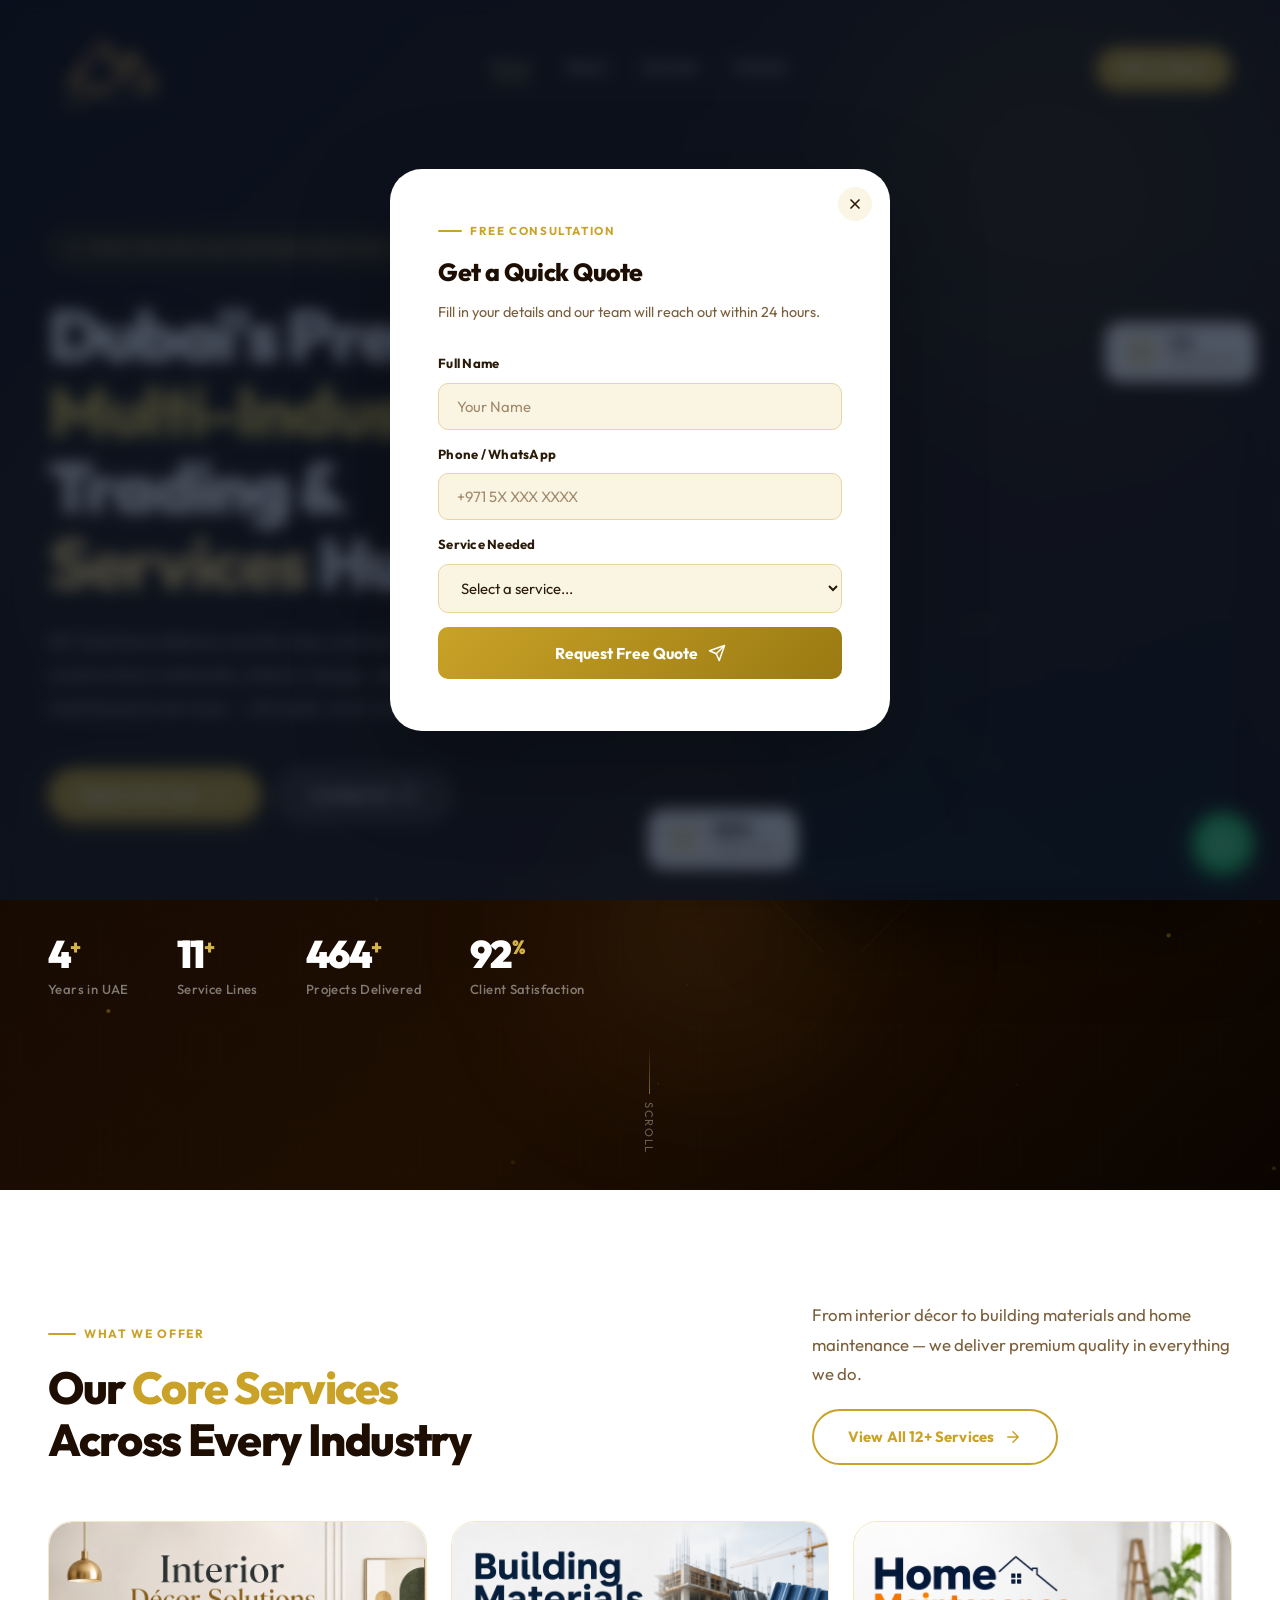
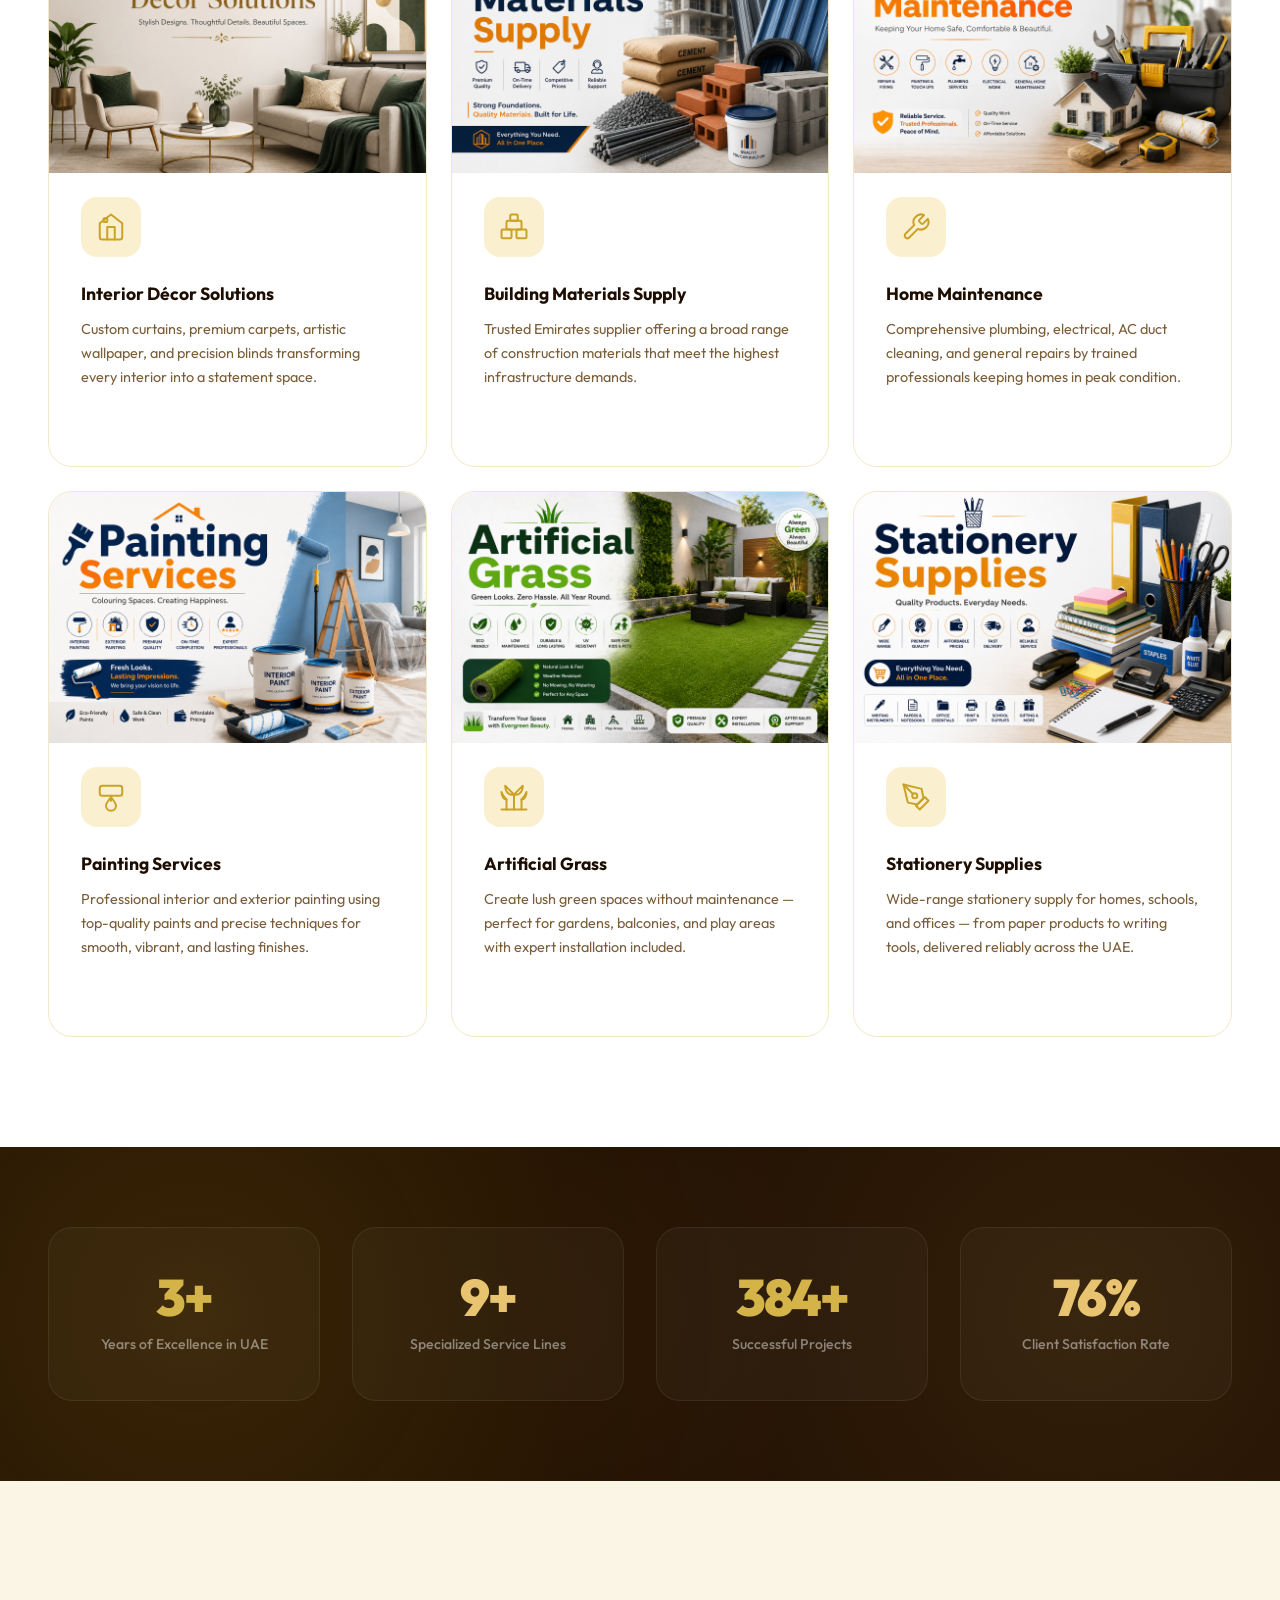
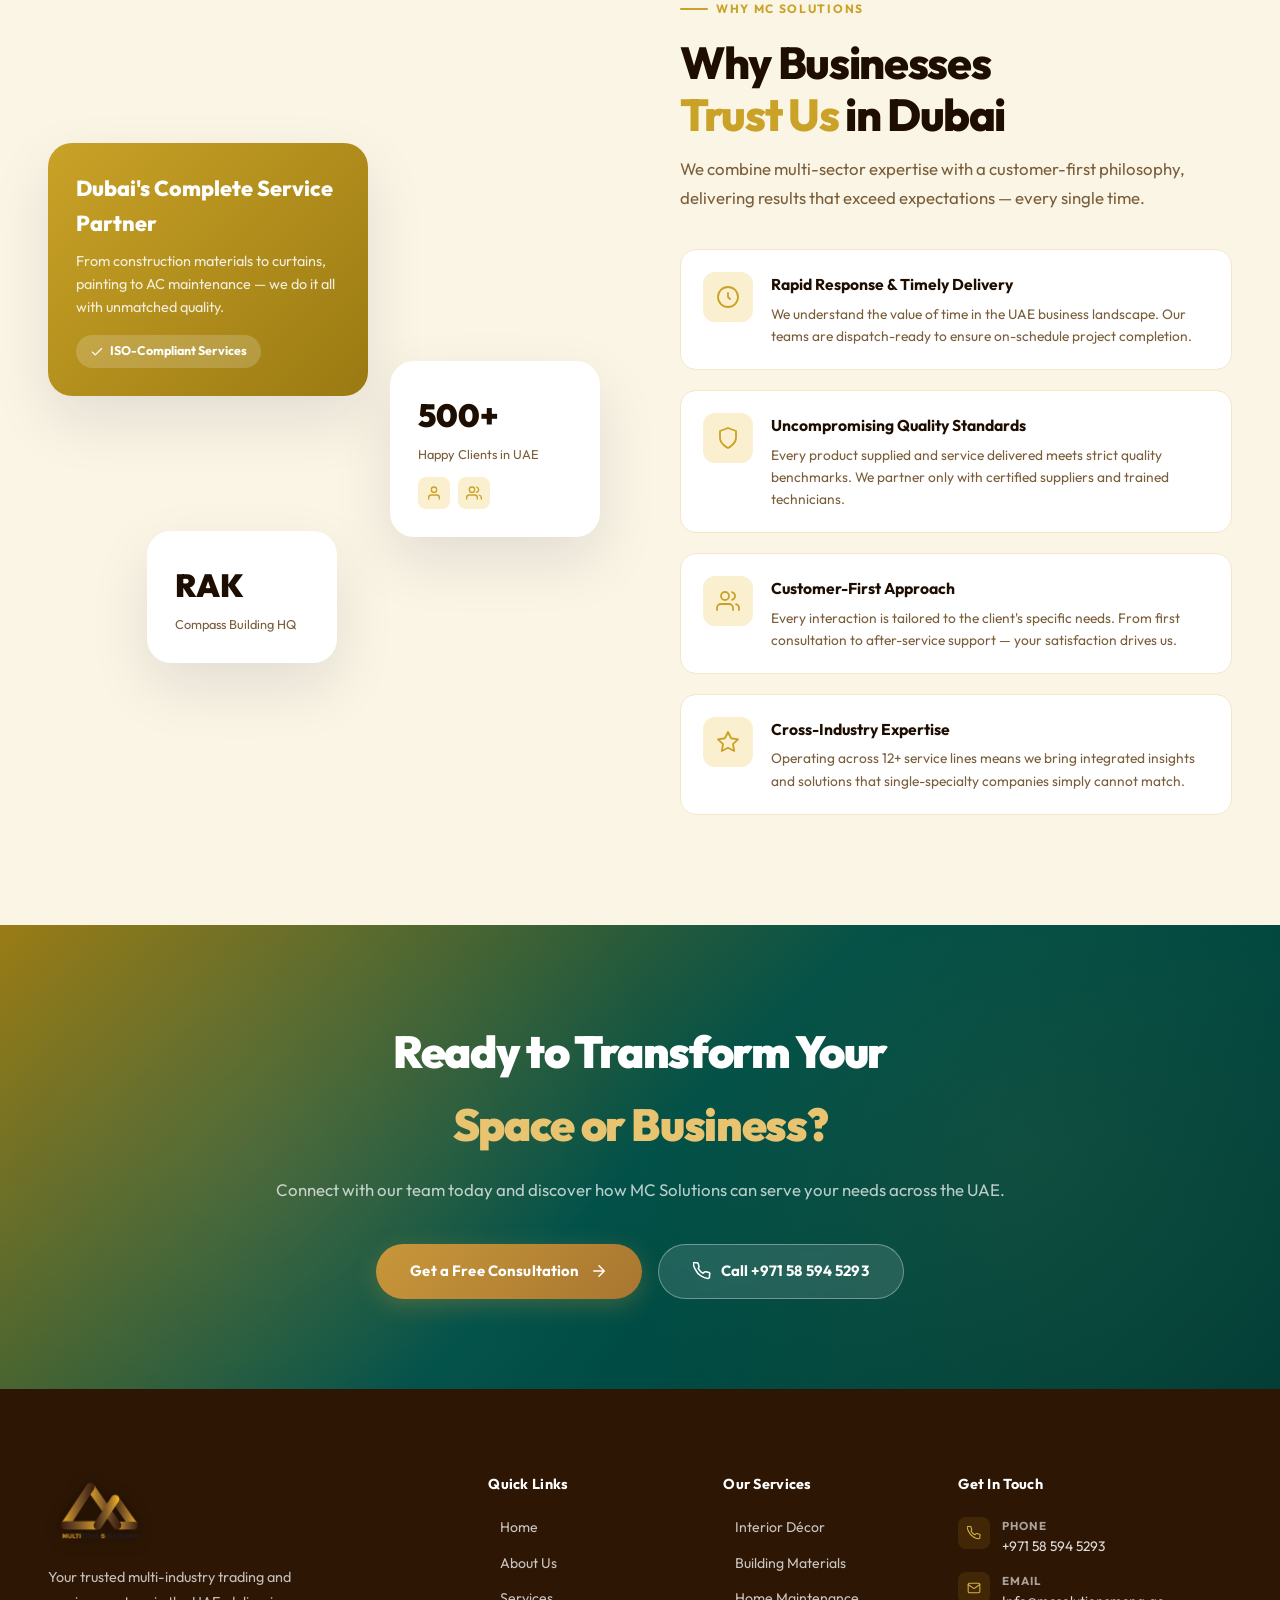
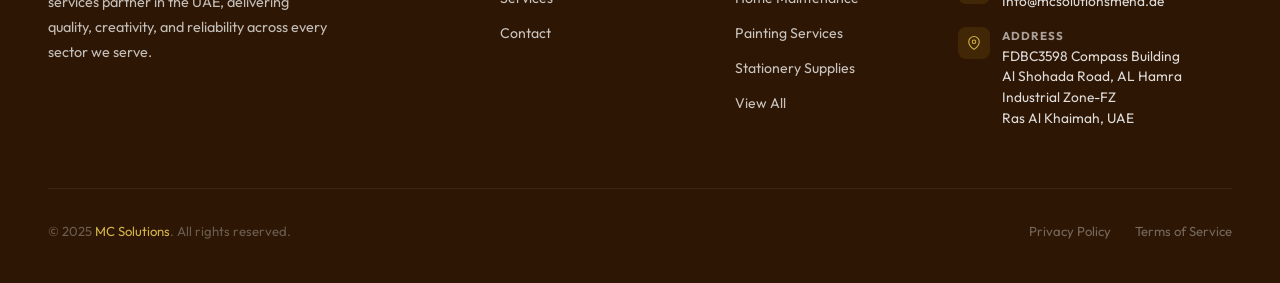
==== commit 583330e0: "Fix footer description text invisible due to missing footer-brand class The footer brand <div> was m" ====
--- a/index.html
+++ b/index.html
@@ -387,7 +387,7 @@
   <div class="container">
     <div class="footer-grid">
 
-      <div>
+      <div class="footer-brand">
         <div class="footer-logo">
           <img src="logo-transparent.png" alt="MC Solutions" class="footer-logo-img"/>
         </div>
--- a/css/style.css
+++ b/css/style.css
@@ -871,7 +871,7 @@
 }
 .footer-brand p {
   font-size:0.9rem;
-  color:rgba(255,255,255,0.5);
+  color:rgba(255,255,255,0.72);
   line-height:1.75;
   margin:16px 0 24px;
   max-width:280px;
@@ -927,7 +927,7 @@
 }
 .fci-icon svg { width:14px; height:14px; stroke:var(--primary-light); }
 .fci-label {
-  font-size:0.72rem; font-weight:700; color:rgba(255,255,255,0.3);
+  font-size:0.72rem; font-weight:700; color:rgba(255,255,255,0.6);
   letter-spacing:0.08em; text-transform:uppercase;
 }
 .fci-val {
